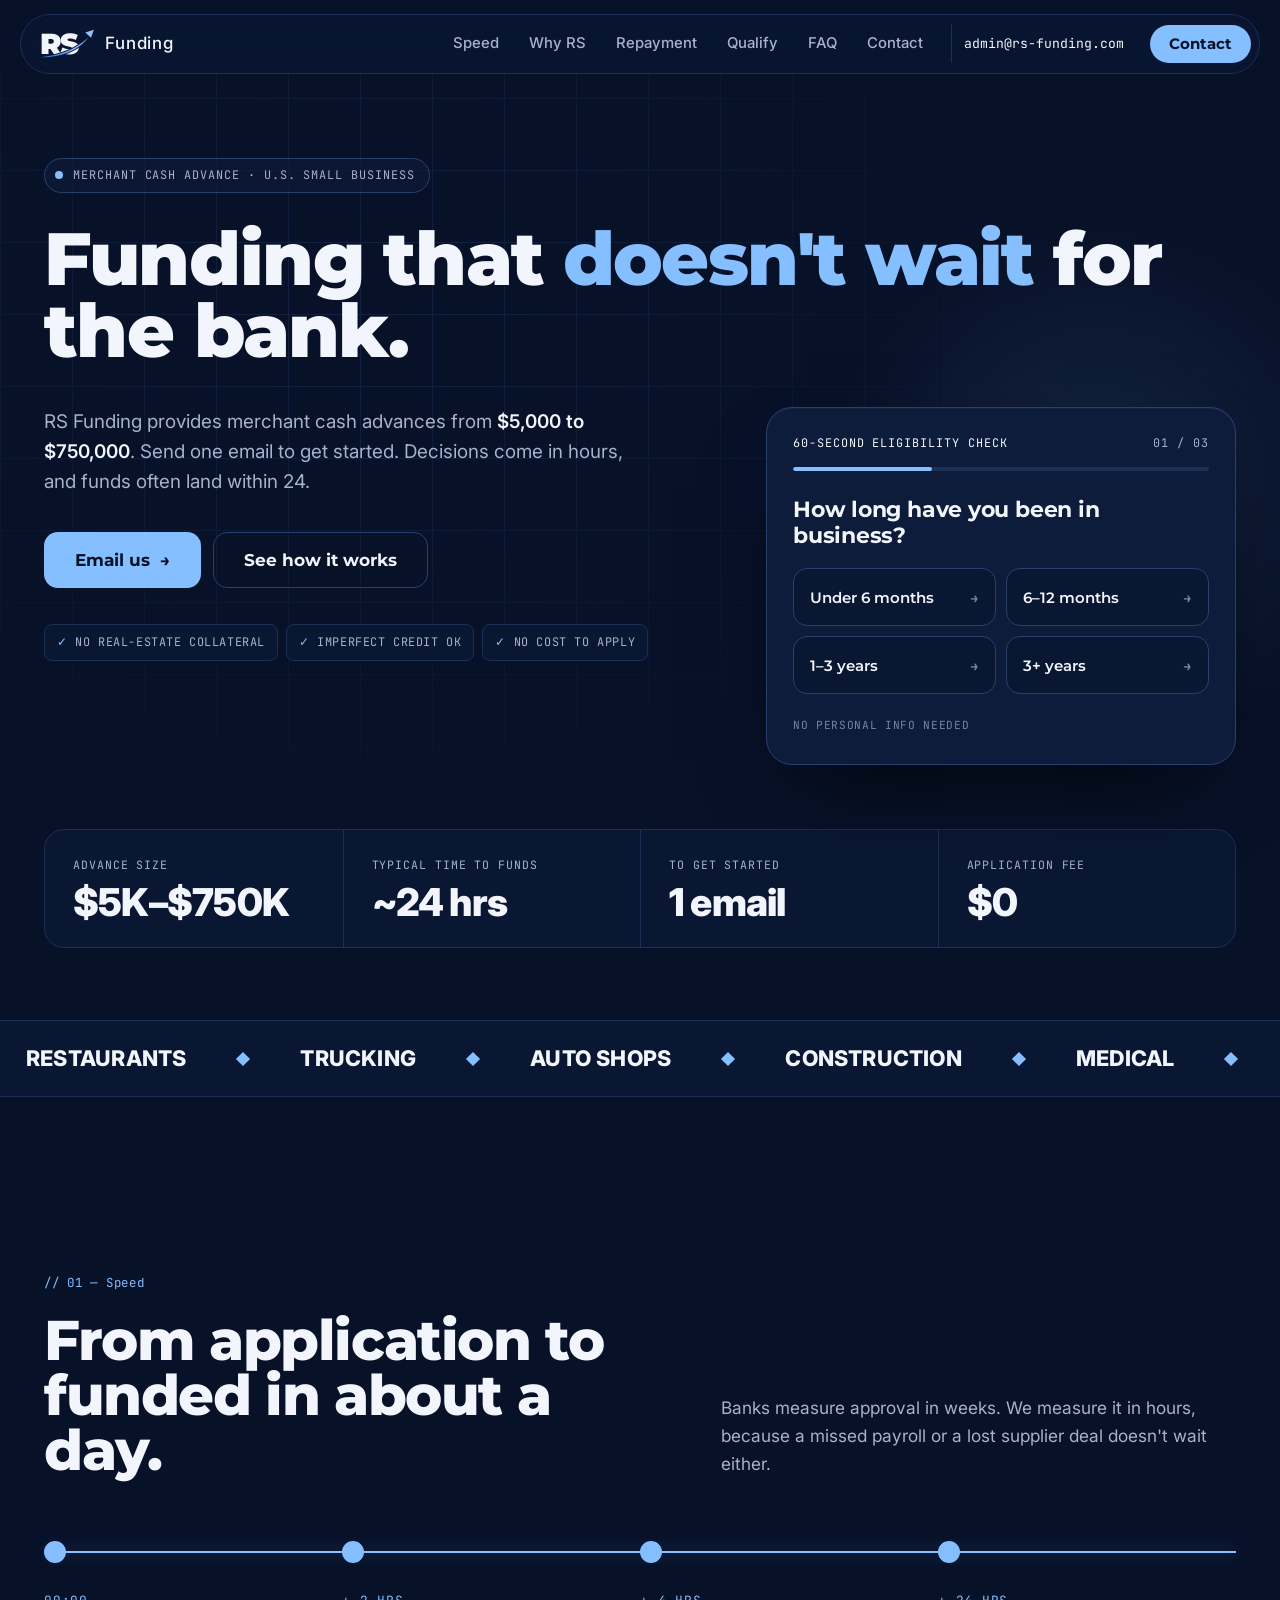
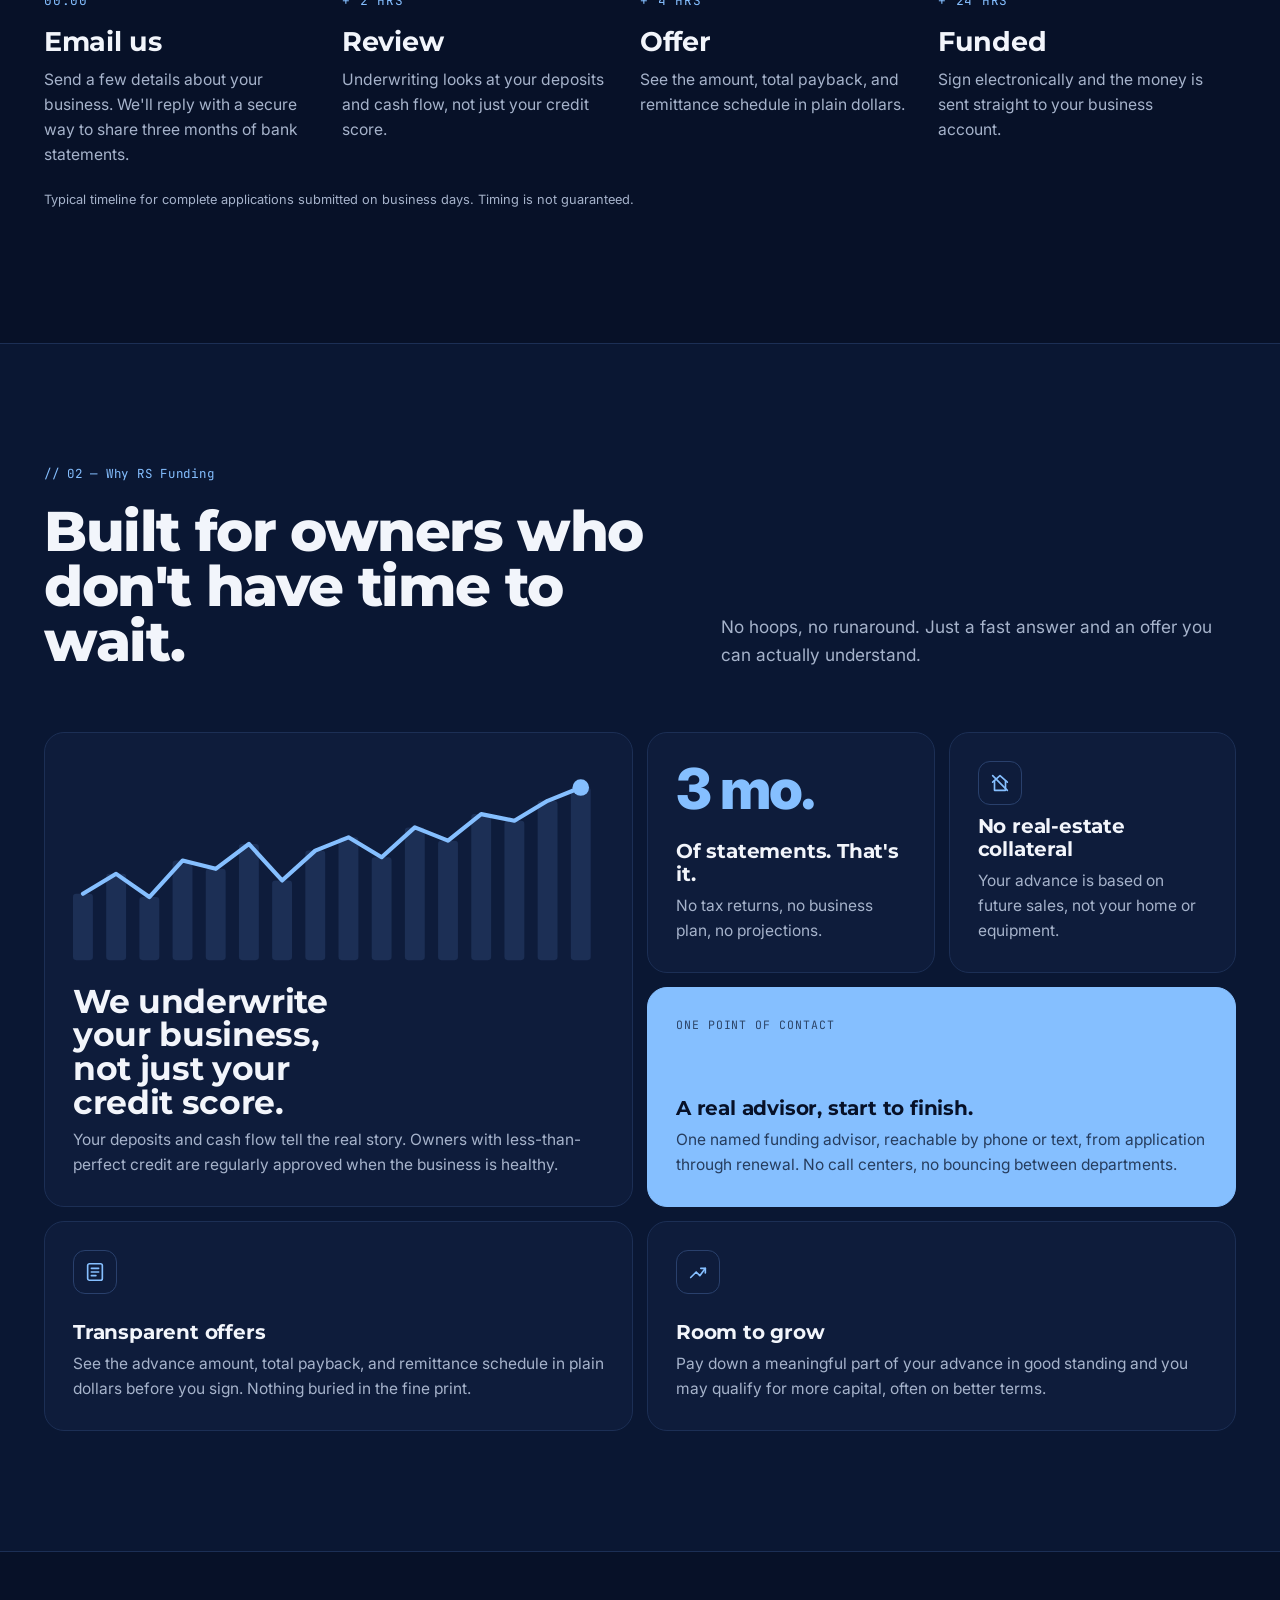
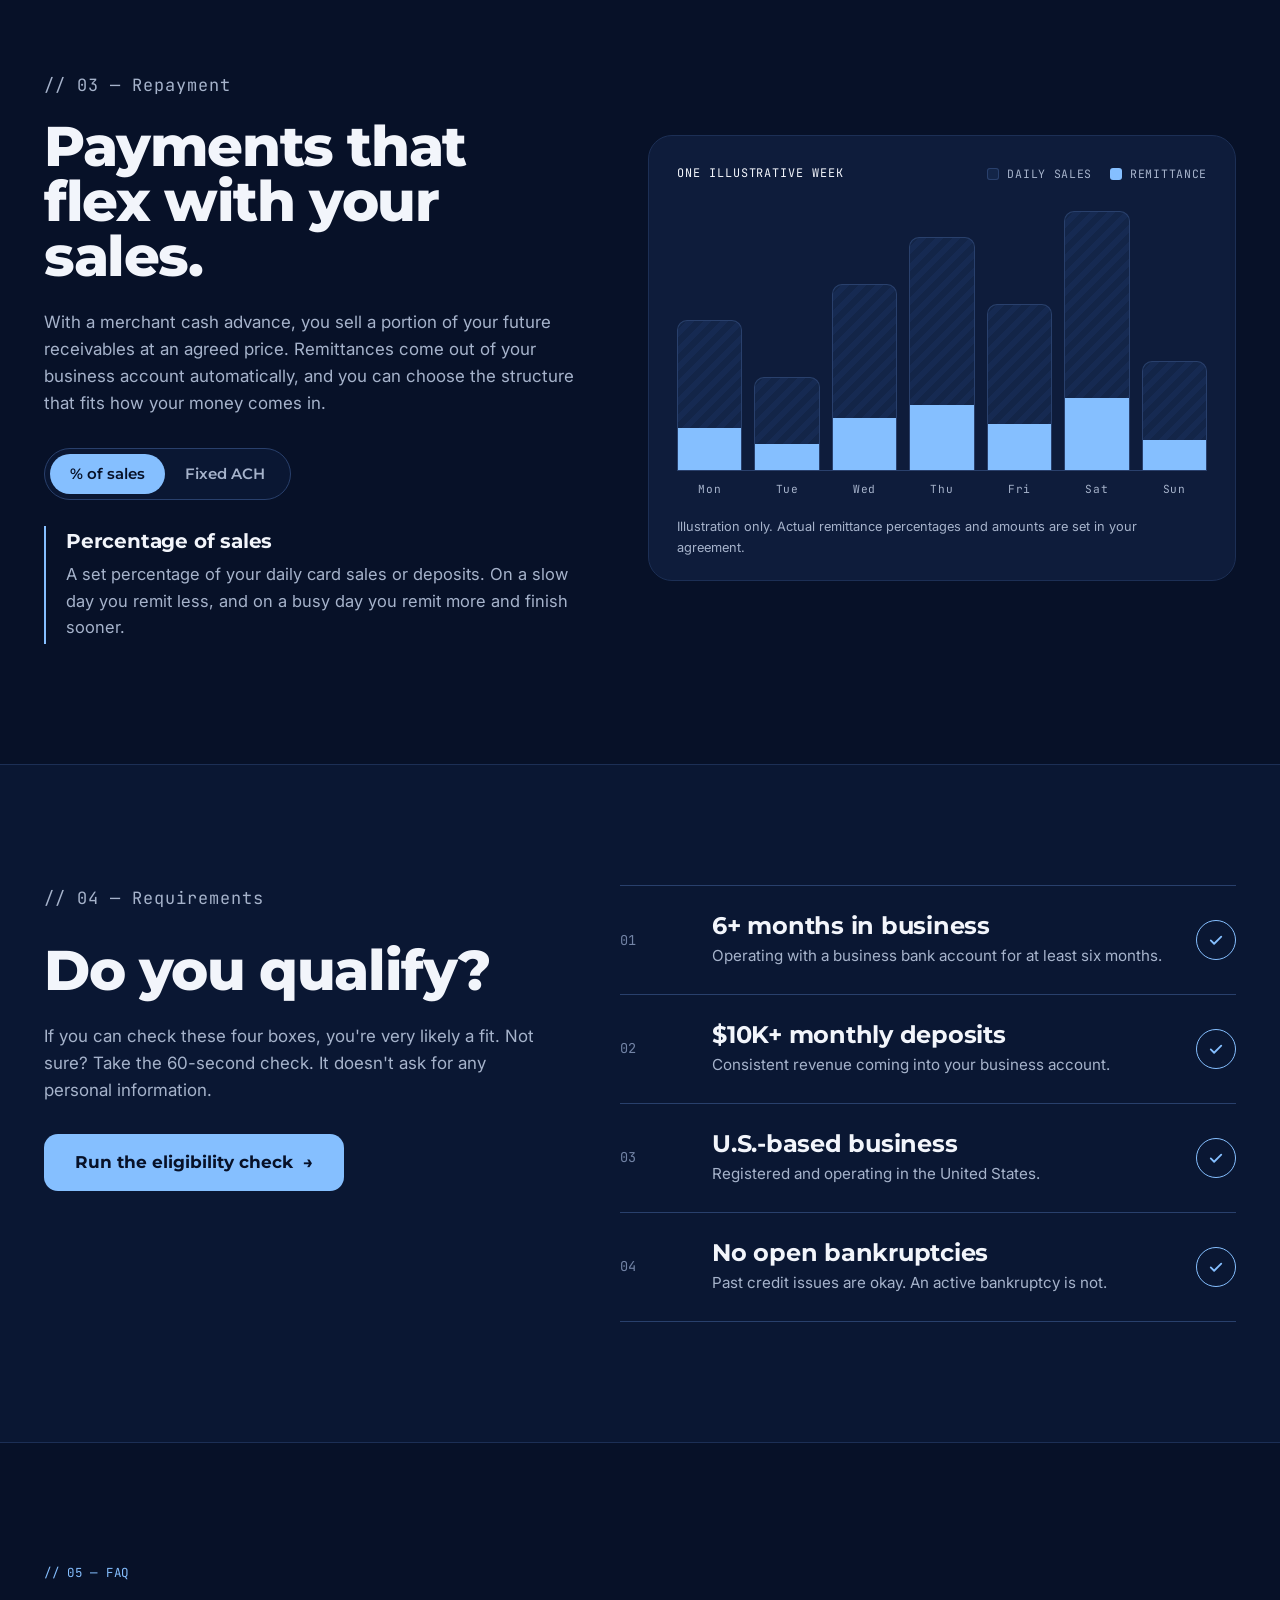
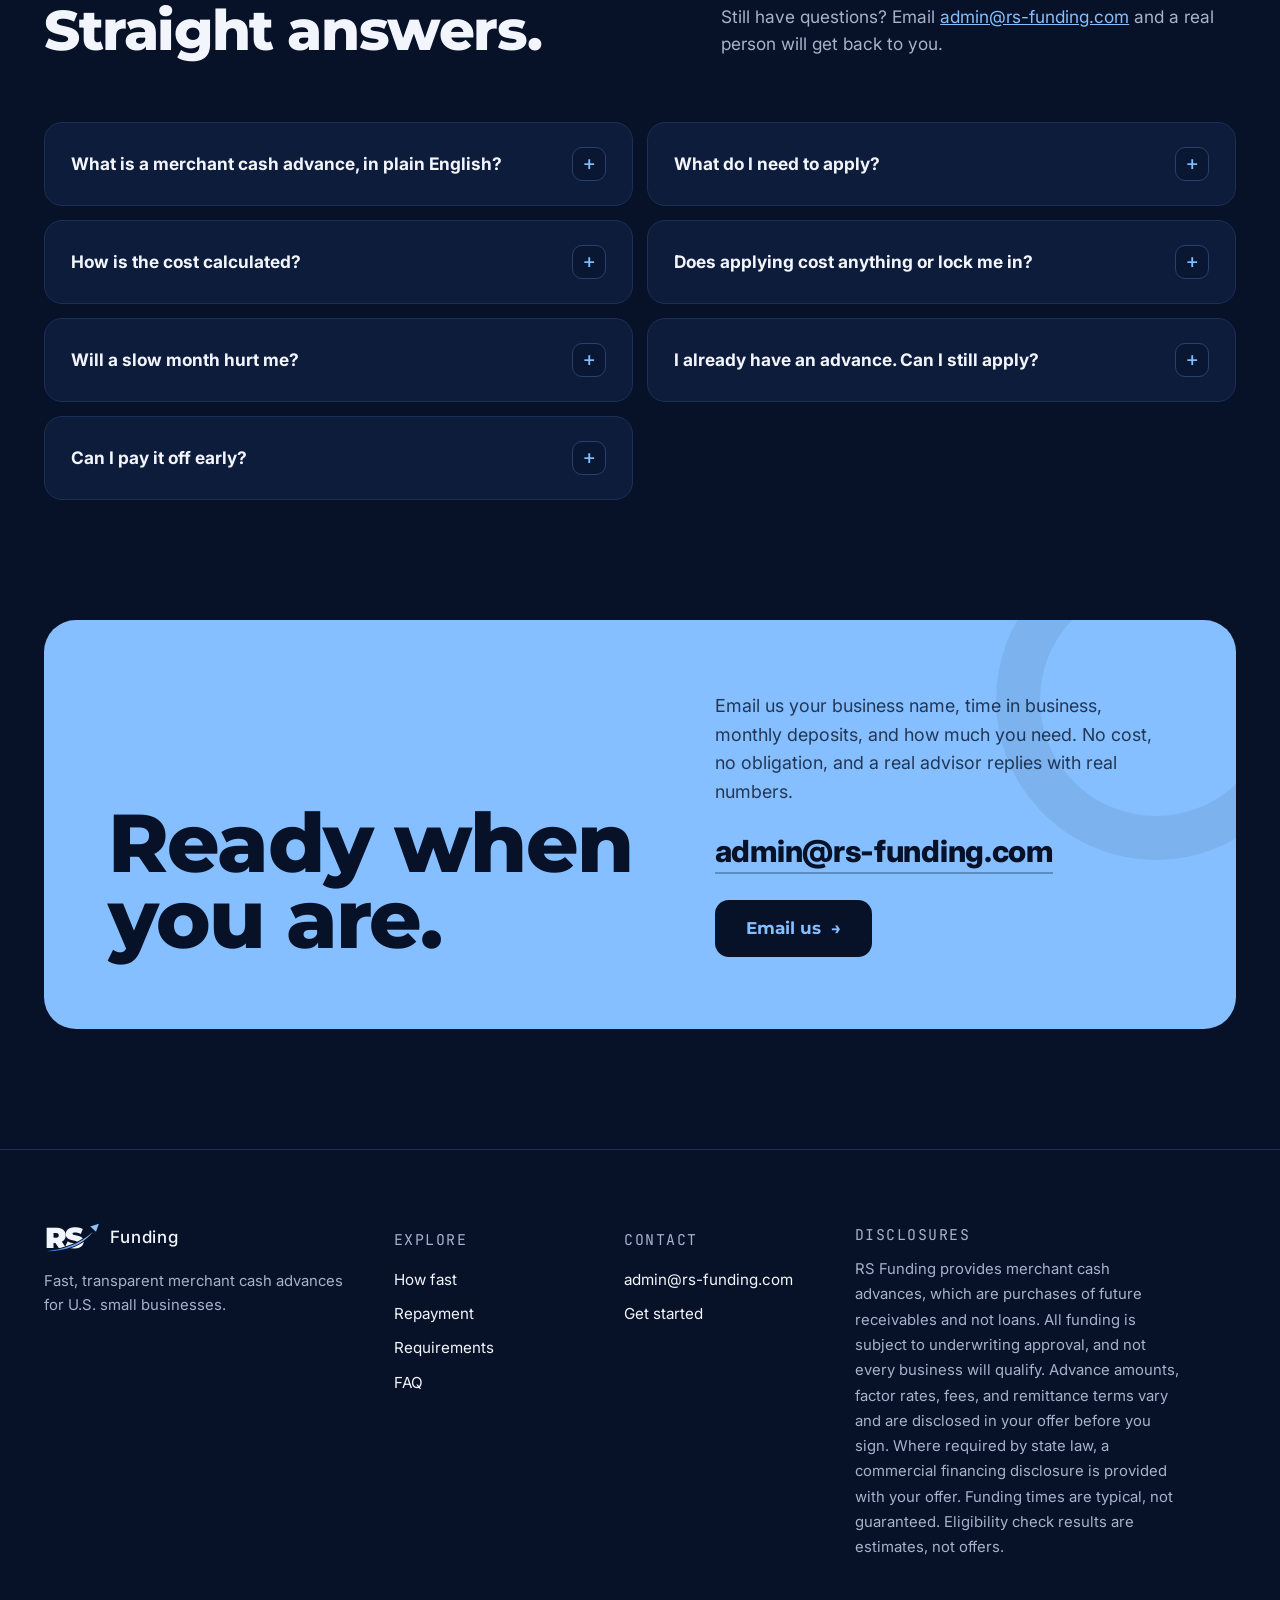
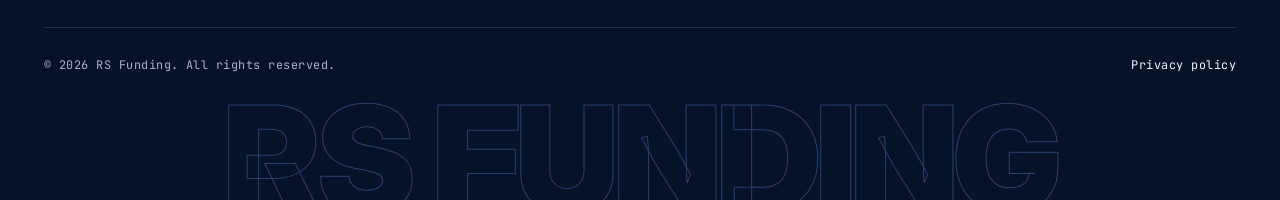
==== index.html @ 123e63f2 "Launch RS Funding website Co-Authored-By: Claude Opus 5.5 <noreply@anthropic.com>" ====
<!doctype html>
<html lang="en">
<head>
  <meta charset="utf-8">
  <meta name="viewport" content="width=device-width, initial-scale=1">
  <title>RS Funding | Fast Merchant Cash Advances for Small Business</title>
  <meta name="description" content="RS Funding provides merchant cash advances from $5,000 to $750,000. Get started with one email. Decisions in hours, funds often within 24 hours.">
  <meta name="theme-color" content="#071128">
  <meta property="og:type" content="website">
  <meta property="og:title" content="RS Funding | Funding that doesn't wait for the bank">
  <meta property="og:description" content="Merchant cash advances from $5K to $750K. Get started with one email.">
  <link rel="icon" href="data:image/svg+xml,%3Csvg xmlns='http://www.w3.org/2000/svg' viewBox='0 0 32 32'%3E%3Crect width='32' height='32' rx='8' fill='%23071128'/%3E%3Ctext x='3.5' y='21' font-family='Arial Black,Arial,sans-serif' font-weight='900' font-size='14' fill='white'%3ERS%3C/text%3E%3Cpath d='M3 25c10-.5 17-4 23-12-4 8-12 12-23 12z' fill='%2385BFFF'/%3E%3C/svg%3E">
  <link rel="preconnect" href="https://fonts.googleapis.com">
  <link rel="preconnect" href="https://fonts.gstatic.com" crossorigin>
  <link href="https://fonts.googleapis.com/css2?family=Inter:wght@400..700&family=JetBrains+Mono:wght@400;500;600&family=Montserrat:wght@400..900&display=swap" rel="stylesheet">
  <link rel="stylesheet" href="styles.css">
  <script type="application/ld+json">
  {"@context":"https://schema.org","@type":"FinancialService","name":"RS Funding","url":"https://www.rs-funding.com/","email":"admin@rs-funding.com","description":"Merchant cash advances from $5,000 to $750,000 for U.S. small businesses.","areaServed":"US"}
  </script>
</head>
<body>
<a class="skip" href="#main">Skip to content</a>

<header class="nav-shell">
  <nav class="pill" aria-label="Primary">
    <a class="logo" href="index.html" aria-label="RS Funding home">
      <svg class="logo__mark" viewBox="0 0 96 56" aria-hidden="true"><defs><linearGradient id="rsSwN" x1="0" y1="1" x2="1" y2="0"><stop offset="0" stop-color="#3D7DE8"/><stop offset="1" stop-color="#B5D8FF"/></linearGradient></defs><text x="0" y="46" font-family="Montserrat,'Arial Black',sans-serif" font-weight="900" font-size="50" letter-spacing="-3" fill="currentColor">RS</text><path class="logo__cut" d="M3 51 C33 48 62 39 85 17 C67 40 38 51 3 51 Z" fill="url(#rsSwN)"/><path d="M80 8 L95 3 L90 17 Z" fill="#8FC2F7"/></svg>
      <span class="logo__word">Funding</span>
    </a>
    <div class="pill__links" id="links">
      <a href="#speed">Speed</a>
      <a href="#why">Why RS</a>
      <a href="#repay">Repayment</a>
      <a href="#qualify">Qualify</a>
      <a href="#faq">FAQ</a>
      <a href="#contact">Contact</a>
    </div>
    <a class="pill__phone" href="mailto:admin@rs-funding.com">admin@rs-funding.com</a>
    <a class="btn btn--sky btn--sm" href="#contact">Contact</a>
    <button class="burger" type="button" aria-expanded="false" aria-controls="links" aria-label="Open menu"><span></span><span></span><span></span></button>
  </nav>
</header>

<main id="main">

  <!-- HERO -->
  <section class="hero" id="top">
    <div class="wrap">
      <p class="tag"><span class="dot"></span> Merchant cash advance &middot; U.S. small business</p>
      <h1>Funding that <span class="hl">doesn't wait</span> for the bank.</h1>

      <div class="hero__grid">
        <div>
          <p class="hero__sub">RS Funding provides merchant cash advances from <strong>$5,000 to $750,000</strong>. Send one email to get started. Decisions come in hours, and funds often land within 24.</p>
          <div class="hero__actions">
            <a class="btn btn--sky btn--lg" href="mailto:admin@rs-funding.com?subject=Funding%20request" data-mail>Email us <span class="arrow" aria-hidden="true">&rarr;</span></a>
            <a class="btn btn--line btn--lg" href="#speed">See how it works</a>
          </div>
          <ul class="hero__proof">
            <li>No real-estate collateral</li>
            <li>Imperfect credit OK</li>
            <li>No cost to apply</li>
          </ul>
        </div>

        <!-- Eligibility quiz -->
        <div class="quiz" id="quiz">
          <div class="quiz__top"><span class="mono">60-second eligibility check</span><span class="mono" id="quizCount">01 / 03</span></div>
          <div class="quiz__bar" aria-hidden="true"><span id="quizBar"></span></div>

          <div class="quiz__step is-active" data-q="tib">
            <h3 tabindex="-1">How long have you been in business?</h3>
            <div class="chips">
              <button type="button" class="chip" data-value="lt6" aria-pressed="false">Under 6 months</button>
              <button type="button" class="chip" data-value="6-12" aria-pressed="false">6–12 months</button>
              <button type="button" class="chip" data-value="1-3" aria-pressed="false">1–3 years</button>
              <button type="button" class="chip" data-value="3plus" aria-pressed="false">3+ years</button>
            </div>
          </div>

          <div class="quiz__step" data-q="dep">
            <h3 tabindex="-1">Average monthly deposits?</h3>
            <div class="chips">
              <button type="button" class="chip" data-value="lt10" aria-pressed="false">Under $10K</button>
              <button type="button" class="chip" data-value="10-25" aria-pressed="false">$10K – $25K</button>
              <button type="button" class="chip" data-value="25-75" aria-pressed="false">$25K – $75K</button>
              <button type="button" class="chip" data-value="75-200" aria-pressed="false">$75K – $200K</button>
              <button type="button" class="chip chip--wide" data-value="200plus" aria-pressed="false">$200K+</button>
            </div>
          </div>

          <div class="quiz__step" data-q="use">
            <h3 tabindex="-1">What's the money for?</h3>
            <div class="chips">
              <button type="button" class="chip" data-value="inventory" aria-pressed="false">Inventory</button>
              <button type="button" class="chip" data-value="payroll" aria-pressed="false">Payroll</button>
              <button type="button" class="chip" data-value="equipment" aria-pressed="false">Equipment</button>
              <button type="button" class="chip" data-value="expansion" aria-pressed="false">Expansion</button>
              <button type="button" class="chip" data-value="marketing" aria-pressed="false">Marketing</button>
              <button type="button" class="chip" data-value="other" aria-pressed="false">Something else</button>
            </div>
          </div>

          <div class="quiz__step" data-result aria-live="polite">
            <p class="mono" id="quizLabel">You may qualify for</p>
            <p class="quiz__amount" id="quizAmount">Up to $90,000</p>
            <p class="quiz__msg" id="quizMsg">Based on your answers, your business looks like a fit. Your final amount depends on a quick review of your bank statements.</p>
            <a class="btn btn--sky btn--lg" id="quizCta" href="mailto:admin@rs-funding.com?subject=Funding%20request">Email my results <span class="arrow" aria-hidden="true">&rarr;</span></a>
          </div>

          <div class="quiz__foot">
            <button type="button" class="linkbtn" id="quizBack" hidden>&larr; Back</button>
            <button type="button" class="linkbtn" id="quizReset" hidden>Start over</button>
            <span class="quiz__secure">No personal info needed</span>
          </div>
        </div>
      </div>

      <dl class="stats">
        <div><dt>Advance size</dt><dd>$5K–$750K</dd></div>
        <div><dt>Typical time to funds</dt><dd>~24 hrs</dd></div>
        <div><dt>To get started</dt><dd>1 email</dd></div>
        <div><dt>Application fee</dt><dd>$0</dd></div>
      </dl>
    </div>

    <div class="ticker" aria-label="Industries we fund">
      <div class="ticker__track">
        <div class="ticker__group">
          <span>Restaurants</span><span>Trucking</span><span>Auto shops</span><span>Construction</span><span>Medical</span><span>Retail</span><span>Salons</span><span>E-commerce</span><span>Hospitality</span><span>Landscaping</span><span>Wholesale</span>
        </div>
        <div class="ticker__group" aria-hidden="true">
          <span>Restaurants</span><span>Trucking</span><span>Auto shops</span><span>Construction</span><span>Medical</span><span>Retail</span><span>Salons</span><span>E-commerce</span><span>Hospitality</span><span>Landscaping</span><span>Wholesale</span>
        </div>
      </div>
    </div>
  </section>

  <!-- SPEED -->
  <section class="sec" id="speed">
    <div class="wrap">
      <div class="sec__head">
        <div>
          <p class="kicker">// 01 — Speed</p>
          <h2>From application to funded in about a day.</h2>
        </div>
        <p>Banks measure approval in weeks. We measure it in hours, because a missed payroll or a lost supplier deal doesn't wait either.</p>
      </div>
      <ol class="timeline">
        <li style="--i:0"><span class="t-time">00:00</span><h3>Email us</h3><p>Send a few details about your business. We'll reply with a secure way to share three months of bank statements.</p></li>
        <li style="--i:1"><span class="t-time">+ 2 HRS</span><h3>Review</h3><p>Underwriting looks at your deposits and cash flow, not just your credit score.</p></li>
        <li style="--i:2"><span class="t-time">+ 4 HRS</span><h3>Offer</h3><p>See the amount, total payback, and remittance schedule in plain dollars.</p></li>
        <li style="--i:3"><span class="t-time">+ 24 HRS</span><h3>Funded</h3><p>Sign electronically and the money is sent straight to your business account.</p></li>
      </ol>
      <p class="fine">Typical timeline for complete applications submitted on business days. Timing is not guaranteed.</p>
    </div>
  </section>

  <!-- WHY -->
  <section class="sec sec--alt" id="why">
    <div class="wrap">
      <div class="sec__head">
        <div>
          <p class="kicker">// 02 — Why RS Funding</p>
          <h2>Built for owners who don't have time to wait.</h2>
        </div>
        <p>No hoops, no runaround. Just a fast answer and an offer you can actually understand.</p>
      </div>
      <div class="bento">
        <article class="b b--big">
          <svg class="b__viz" viewBox="0 0 320 120" aria-hidden="true">
            <g fill="#1C2F55">
              <rect x="0" y="80" width="12" height="40" rx="2"/><rect x="20" y="68" width="12" height="52" rx="2"/><rect x="40" y="82" width="12" height="38" rx="2"/><rect x="60" y="60" width="12" height="60" rx="2"/><rect x="80" y="65" width="12" height="55" rx="2"/><rect x="100" y="50" width="12" height="70" rx="2"/><rect x="120" y="72" width="12" height="48" rx="2"/><rect x="140" y="54" width="12" height="66" rx="2"/><rect x="160" y="46" width="12" height="74" rx="2"/><rect x="180" y="58" width="12" height="62" rx="2"/><rect x="200" y="40" width="12" height="80" rx="2"/><rect x="220" y="48" width="12" height="72" rx="2"/><rect x="240" y="32" width="12" height="88" rx="2"/><rect x="260" y="36" width="12" height="84" rx="2"/><rect x="280" y="24" width="12" height="96" rx="2"/><rect x="300" y="16" width="12" height="104" rx="2"/>
            </g>
            <polyline points="6,80 26,68 46,82 66,60 86,65 106,50 126,72 146,54 166,46 186,58 206,40 226,48 246,32 266,36 286,24 306,16" fill="none" stroke="#85BFFF" stroke-width="2.5" stroke-linejoin="round" stroke-linecap="round"/>
            <circle cx="306" cy="16" r="5" fill="#85BFFF"/>
          </svg>
          <h3>We underwrite your business, not just your credit score.</h3>
          <p>Your deposits and cash flow tell the real story. Owners with less-than-perfect credit are regularly approved when the business is healthy.</p>
        </article>
        <article class="b">
          <span class="b__num">3 mo.</span>
          <h3>Of statements. That's it.</h3>
          <p>No tax returns, no business plan, no projections.</p>
        </article>
        <article class="b">
          <span class="b__icon"><svg viewBox="0 0 24 24" aria-hidden="true"><path d="M4 11l8-7 8 7"/><path d="M6 9.5V20h12V9.5"/><path d="M4 4l16 16"/></svg></span>
          <h3>No real-estate collateral</h3>
          <p>Your advance is based on future sales, not your home or equipment.</p>
        </article>
        <article class="b b--sky b--wide">
          <span class="b__label">One point of contact</span>
          <h3>A real advisor, start to finish.</h3>
          <p>One named funding advisor, reachable by phone or text, from application through renewal. No call centers, no bouncing between departments.</p>
        </article>
        <article class="b b--wide">
          <span class="b__icon"><svg viewBox="0 0 24 24" aria-hidden="true"><rect x="4" y="3" width="16" height="18" rx="2"/><path d="M8 8h8M8 12h8M8 16h5"/></svg></span>
          <h3>Transparent offers</h3>
          <p>See the advance amount, total payback, and remittance schedule in plain dollars before you sign. Nothing buried in the fine print.</p>
        </article>
        <article class="b b--wide">
          <span class="b__icon"><svg viewBox="0 0 24 24" aria-hidden="true"><path d="M4 18l6-6 4 4 6-8"/><path d="M15 8h5v5"/></svg></span>
          <h3>Room to grow</h3>
          <p>Pay down a meaningful part of your advance in good standing and you may qualify for more capital, often on better terms.</p>
        </article>
      </div>
    </div>
  </section>

  <!-- REPAYMENT -->
  <section class="sec" id="repay">
    <div class="wrap repay">
      <div>
        <p class="kicker">// 03 — Repayment</p>
        <h2>Payments that flex with your sales.</h2>
        <p>With a merchant cash advance, you sell a portion of your future receivables at an agreed price. Remittances come out of your business account automatically, and you can choose the structure that fits how your money comes in.</p>
        <div class="toggle" role="tablist" aria-label="Remittance structure">
          <button type="button" role="tab" id="tab-split" aria-controls="desc-split" aria-selected="true" data-mode="split">% of sales</button>
          <button type="button" role="tab" id="tab-fixed" aria-controls="desc-fixed" aria-selected="false" data-mode="fixed">Fixed ACH</button>
        </div>
        <div class="repay__desc" id="desc-split" role="tabpanel" aria-labelledby="tab-split" data-desc="split">
          <h3>Percentage of sales</h3>
          <p>A set percentage of your daily card sales or deposits. On a slow day you remit less, and on a busy day you remit more and finish sooner.</p>
        </div>
        <div class="repay__desc" id="desc-fixed" role="tabpanel" aria-labelledby="tab-fixed" data-desc="fixed" hidden>
          <h3>Fixed daily or weekly ACH</h3>
          <p>A predictable, fixed amount based on your average revenue, debited each business day or week. Easy to plan around. If revenue drops, you can request a reconciliation.</p>
        </div>
      </div>
      <figure class="chart">
        <div class="chart__head">
          <span class="mono" style="color:var(--text)">One illustrative week</span>
          <div class="chart__legend"><span class="lg lg--sales">Daily sales</span><span class="lg lg--pay">Remittance</span></div>
        </div>
        <div class="chart__bars" id="bars"></div>
        <div class="chart__days" aria-hidden="true"><span>Mon</span><span>Tue</span><span>Wed</span><span>Thu</span><span>Fri</span><span>Sat</span><span>Sun</span></div>
        <figcaption>Illustration only. Actual remittance percentages and amounts are set in your agreement.</figcaption>
      </figure>
    </div>
  </section>

  <!-- QUALIFY -->
  <section class="sec sec--alt" id="qualify">
    <div class="wrap req">
      <div>
        <p class="kicker">// 04 — Requirements</p>
        <h2>Do you qualify?</h2>
        <p>If you can check these four boxes, you're very likely a fit. Not sure? Take the 60-second check. It doesn't ask for any personal information.</p>
        <a class="btn btn--sky btn--lg" href="#top">Run the eligibility check <span class="arrow" aria-hidden="true">&rarr;</span></a>
      </div>
      <ul class="req__list">
        <li><span class="req__n">01</span><div><h3>6+ months in business</h3><p>Operating with a business bank account for at least six months.</p></div><span class="req__check"><svg viewBox="0 0 24 24" aria-hidden="true"><path d="M5 12.5l4.5 4.5L19 7.5"/></svg></span></li>
        <li><span class="req__n">02</span><div><h3>$10K+ monthly deposits</h3><p>Consistent revenue coming into your business account.</p></div><span class="req__check"><svg viewBox="0 0 24 24" aria-hidden="true"><path d="M5 12.5l4.5 4.5L19 7.5"/></svg></span></li>
        <li><span class="req__n">03</span><div><h3>U.S.-based business</h3><p>Registered and operating in the United States.</p></div><span class="req__check"><svg viewBox="0 0 24 24" aria-hidden="true"><path d="M5 12.5l4.5 4.5L19 7.5"/></svg></span></li>
        <li><span class="req__n">04</span><div><h3>No open bankruptcies</h3><p>Past credit issues are okay. An active bankruptcy is not.</p></div><span class="req__check"><svg viewBox="0 0 24 24" aria-hidden="true"><path d="M5 12.5l4.5 4.5L19 7.5"/></svg></span></li>
      </ul>
    </div>
  </section>

  <!-- FAQ -->
  <section class="sec" id="faq">
    <div class="wrap">
      <div class="sec__head">
        <div>
          <p class="kicker">// 05 — FAQ</p>
          <h2>Straight answers.</h2>
        </div>
        <p>Still have questions? Email <a href="mailto:admin@rs-funding.com" style="color:var(--sky)">admin@rs-funding.com</a> and a real person will get back to you.</p>
      </div>
      <div class="faq">
        <div>
          <details>
            <summary>What is a merchant cash advance, in plain English?</summary>
            <p>We buy a slice of your business's future sales at a discount and give you the cash today. You pay it back automatically as your sales come in, until the agreed amount has been delivered. It's not a loan, so there's no interest rate.</p>
          </details>
          <details>
            <summary>How is the cost calculated?</summary>
            <p>With a factor rate, usually written as a decimal like 1.25. Multiply your advance by the factor rate to get the total payback. For example, a $50,000 advance at 1.25 means $62,500 in total. It doesn't compound. Any fees are spelled out in your offer, and depending on your state you may also receive additional cost disclosures.</p>
          </details>
          <details>
            <summary>Will a slow month hurt me?</summary>
            <p>With percentage-of-sales remittance, your payments shrink when your sales do. With fixed ACH, you can request a reconciliation so your remittances reflect what you actually took in.</p>
          </details>
          <details>
            <summary>Can I pay it off early?</summary>
            <p>Some agreements include an early-payoff discount. Ask your advisor before you sign, and we'll show you exactly how early payoff works on your offer.</p>
          </details>
        </div>
        <div>
          <details>
            <summary>What do I need to apply?</summary>
            <p>A quick email with a few details about your business, then your last three months of business bank statements, a driver's license, and a voided business check. That's usually everything.</p>
          </details>
          <details>
            <summary>Does applying cost anything or lock me in?</summary>
            <p>No. Applying is free, and you're under no obligation to accept an offer. If the numbers don't work for you, walk away.</p>
          </details>
          <details>
            <summary>I already have an advance. Can I still apply?</summary>
            <p>Possibly. We'll review your existing obligations and only make an offer if your cash flow can comfortably support it. Taking on more than your business can handle isn't good for either of us.</p>
          </details>
        </div>
      </div>
    </div>
  </section>

  <!-- CONTACT -->
  <section class="final" id="contact">
    <div class="wrap">
      <div class="final__box">
        <h2>Ready when you are.</h2>
        <div>
          <p>Email us your business name, time in business, monthly deposits, and how much you need. No cost, no obligation, and a real advisor replies with real numbers.</p>
          <a class="final__email" href="mailto:admin@rs-funding.com">admin@rs-funding.com</a>
          <div class="final__actions">
            <a class="btn btn--dark btn--lg" href="mailto:admin@rs-funding.com?subject=Funding%20request" data-mail>Email us <span class="arrow" aria-hidden="true">&rarr;</span></a>
          </div>
        </div>
      </div>
    </div>
  </section>
</main>

<footer class="foot">
  <div class="wrap">
    <div class="foot__grid">
      <div>
        <a class="logo" href="index.html" aria-label="RS Funding home">
          <svg class="logo__mark" viewBox="0 0 96 56" aria-hidden="true"><defs><linearGradient id="rsSwF" x1="0" y1="1" x2="1" y2="0"><stop offset="0" stop-color="#3D7DE8"/><stop offset="1" stop-color="#B5D8FF"/></linearGradient></defs><text x="0" y="46" font-family="Montserrat,'Arial Black',sans-serif" font-weight="900" font-size="50" letter-spacing="-3" fill="currentColor">RS</text><path class="logo__cut" d="M3 51 C33 48 62 39 85 17 C67 40 38 51 3 51 Z" fill="url(#rsSwF)"/><path d="M80 8 L95 3 L90 17 Z" fill="#8FC2F7"/></svg>
          <span class="logo__word">Funding</span>
        </a>
        <p>Fast, transparent merchant cash advances for U.S. small businesses.</p>
      </div>
      <div>
        <p class="foot__label">Explore</p>
        <ul>
          <li><a href="#speed">How fast</a></li>
          <li><a href="#repay">Repayment</a></li>
          <li><a href="#qualify">Requirements</a></li>
          <li><a href="#faq">FAQ</a></li>
        </ul>
      </div>
      <div>
        <p class="foot__label">Contact</p>
        <ul>
          <li><a href="mailto:admin@rs-funding.com">admin@rs-funding.com</a></li>
          <li><a href="#contact">Get started</a></li>
        </ul>
      </div>
      <div class="foot__legal">
        <p class="foot__label">Disclosures</p>
        <p>RS Funding provides merchant cash advances, which are purchases of future receivables and not loans. All funding is subject to underwriting approval, and not every business will qualify. Advance amounts, factor rates, fees, and remittance terms vary and are disclosed in your offer before you sign. Where required by state law, a commercial financing disclosure is provided with your offer. Funding times are typical, not guaranteed. Eligibility check results are estimates, not offers.</p>
      </div>
    </div>
    <div class="foot__bottom">
      <span>&copy; <span data-year>2026</span> RS Funding. All rights reserved.</span>
      <a href="privacy.html">Privacy policy</a>
    </div>
    <div class="foot__mega" aria-hidden="true">RS FUNDING</div>
  </div>
</footer>

<script src="main.js" defer></script>
</body>
</html>
---- styles.css ----
/* ==========================================================
   RS Funding — site styles
   Palette: deep navy · sky blue (matches the RS swoosh)
   Type: Montserrat (display) + Inter (text) + JetBrains Mono (labels)
   ========================================================== */

*,*::before,*::after{box-sizing:border-box}
html{scroll-behavior:smooth;-webkit-text-size-adjust:100%;background:#071128}
[hidden]{display:none!important}

:root{
  --bg:#071128;
  --bg-2:#0A1733;
  --panel:#0E1C3B;
  --panel-2:#132548;
  --line:#1C2F55;
  --line-2:#29406C;
  --text:#F2F5FB;
  --muted:#A6B3CB;
  --dim:#7384A6;
  --sky:#85BFFF;
  --sky-hover:#A8D2FF;
  --ember:#FF6B3D;
  --font:"Montserrat",system-ui,-apple-system,"Segoe UI",Roboto,sans-serif;
  --mono:"JetBrains Mono",ui-monospace,SFMono-Regular,Menlo,monospace;
  --body:"Inter",system-ui,-apple-system,"Segoe UI",Roboto,sans-serif;
  --wrap:1240px;
  --r:20px;
}

body{margin:0;background:var(--bg);color:var(--text);font-family:var(--body);font-size:16.5px;line-height:1.6;-webkit-font-smoothing:antialiased}
img,svg{display:block;max-width:100%}
a{color:inherit}
h1,h2,h3{font-family:var(--font);font-weight:800;font-stretch:125%;letter-spacing:-.025em;line-height:.98;margin:0 0 .45em}
h1{font-size:clamp(2.6rem,7.2vw,5.9rem);font-weight:850}
h2{font-size:clamp(2rem,4.4vw,3.5rem)}
h3{font-size:1.25rem;font-stretch:110%;letter-spacing:-.01em;line-height:1.15;font-weight:700}
p{margin:0 0 1em}
:focus-visible{outline:2px solid var(--sky);outline-offset:3px}
section[id]{scroll-margin-top:100px}
::selection{background:var(--sky);color:var(--bg)}

.wrap{max-width:var(--wrap);margin:0 auto;padding:0 24px}
.sr-only{position:absolute;width:1px;height:1px;padding:0;margin:-1px;overflow:hidden;clip:rect(0,0,0,0);white-space:nowrap;border:0}
.skip{position:absolute;left:16px;top:-80px;z-index:100;background:var(--sky);color:var(--bg);padding:10px 16px;border-radius:10px;text-decoration:none;font-weight:700}
.skip:focus{top:12px}
.mono{font-family:var(--mono);font-size:.74rem;letter-spacing:.08em;text-transform:uppercase}
.kicker{font-family:var(--mono);font-size:.78rem;letter-spacing:.06em;color:var(--sky);margin:0 0 20px}
.hl{color:var(--sky)}
.fine{font-size:.8rem;color:var(--muted);margin-top:22px}

/* ---------- Buttons ---------- */
.btn{display:inline-flex;align-items:center;justify-content:center;gap:10px;font:700 .98rem/1 var(--font);font-stretch:108%;padding:15px 24px;border-radius:14px;text-decoration:none;border:1px solid transparent;cursor:pointer;transition:background-color .15s,color .15s,border-color .15s,transform .15s;white-space:nowrap}
.btn:hover{transform:translateY(-1px)}
.btn:active{transform:translateY(0)}
.btn--sky{background:var(--sky);color:var(--bg)}
.btn--sky:hover{background:var(--sky-hover)}
.btn--line{border-color:var(--line-2);color:var(--text);background:transparent}
.btn--line:hover{border-color:var(--text)}
.btn--dark{background:var(--bg);color:var(--sky)}
.btn--dark:hover{background:#000}
.btn--dark-line{border-color:rgba(7,17,40,.35);color:var(--bg)}
.btn--dark-line:hover{border-color:var(--bg)}
.btn--sm{padding:11px 18px;font-size:.92rem;border-radius:999px}
.btn--lg{padding:19px 30px;font-size:1.05rem}
.btn[disabled]{opacity:.6;cursor:progress;transform:none}
.arrow{transition:transform .15s}
.btn:hover .arrow{transform:translateX(3px)}

/* ---------- Nav pill ---------- */
.nav-shell{position:sticky;top:14px;z-index:60;padding:0 16px;margin-top:14px}
.pill{max-width:var(--wrap);margin:0 auto;display:flex;align-items:center;gap:14px;padding:8px 8px 8px 18px;border:1px solid var(--line);border-radius:999px;background:rgba(10,23,51,.8);-webkit-backdrop-filter:blur(16px) saturate(1.3);backdrop-filter:blur(16px) saturate(1.3);position:relative}
.logo{display:flex;align-items:center;gap:10px;font-weight:850;font-stretch:125%;letter-spacing:.01em;text-decoration:none;color:var(--text);font-size:1.08rem;line-height:1;flex:none}
.logo svg{width:30px;height:30px}
.logo small{font-family:var(--mono);font-weight:500;font-size:.62rem;letter-spacing:.14em;color:var(--muted);font-stretch:100%;margin-left:2px}
.pill__links{display:flex;gap:2px;margin-left:auto}
.pill__links a{padding:9px 14px;border-radius:999px;text-decoration:none;color:var(--muted);font-size:.93rem;font-weight:500;transition:color .15s,background-color .15s}
.pill__links a:hover{color:var(--text);background:var(--panel-2)}
.pill__phone{font-family:var(--mono);font-size:.82rem;color:var(--text);text-decoration:none;padding:9px 12px;border-left:1px solid var(--line)}
.pill__phone:hover{color:var(--sky)}
.burger{display:none;width:42px;height:42px;border-radius:50%;border:1px solid var(--line-2);background:var(--panel);cursor:pointer;flex-direction:column;align-items:center;justify-content:center;gap:4px;padding:0}
.burger span{display:block;width:16px;height:1.5px;background:var(--text);transition:transform .2s,opacity .2s}
.burger[aria-expanded="true"] span:nth-child(1){transform:translateY(5.5px) rotate(45deg)}
.burger[aria-expanded="true"] span:nth-child(2){opacity:0}
.burger[aria-expanded="true"] span:nth-child(3){transform:translateY(-5.5px) rotate(-45deg)}

/* ---------- Hero ---------- */
.hero{position:relative;padding:84px 0 56px;overflow:hidden}
.hero::before{content:"";position:absolute;inset:-120px 0 0;background-image:linear-gradient(var(--line) 1px,transparent 1px),linear-gradient(90deg,var(--line) 1px,transparent 1px);background-size:72px 72px;-webkit-mask-image:radial-gradient(ellipse 70% 60% at 30% 30%,#000 10%,transparent 75%);mask-image:radial-gradient(ellipse 70% 60% at 30% 30%,#000 10%,transparent 75%);opacity:.55;pointer-events:none}
.hero::after{content:"";position:absolute;right:-10%;top:10%;width:620px;height:620px;border-radius:50%;background:radial-gradient(circle,rgba(133,191,255,.11),transparent 62%);pointer-events:none}
.hero .wrap{position:relative;z-index:1}
.tag{display:inline-flex;align-items:center;gap:10px;font-family:var(--mono);font-size:.74rem;letter-spacing:.08em;text-transform:uppercase;color:var(--muted);border:1px solid var(--line-2);border-radius:999px;padding:7px 14px 7px 10px;margin-bottom:30px;background:rgba(14,28,59,.6)}
.dot{width:8px;height:8px;border-radius:50%;background:var(--sky);box-shadow:0 0 0 0 rgba(133,191,255,.5);animation:pulse 2.2s infinite}
@keyframes pulse{0%{box-shadow:0 0 0 0 rgba(133,191,255,.5)}70%{box-shadow:0 0 0 9px rgba(133,191,255,0)}100%{box-shadow:0 0 0 0 rgba(133,191,255,0)}}
.hero h1{font-size:clamp(2.5rem,6vw,4.6rem)}
.hero h1 .hl{position:relative;white-space:nowrap}
.hero__grid{display:grid;grid-template-columns:1fr 470px;gap:56px;align-items:start;margin-top:40px}
.hero__sub{font-size:1.18rem;color:var(--muted);max-width:31em;margin-bottom:34px}
.hero__sub strong{color:var(--text);font-weight:600}
.hero__actions{display:flex;flex-wrap:wrap;gap:12px}
.hero__proof{display:flex;flex-wrap:wrap;gap:8px;margin-top:36px;padding:0;list-style:none}
.hero__proof li{font-family:var(--mono);font-size:.74rem;letter-spacing:.05em;text-transform:uppercase;color:var(--muted);padding:8px 12px;border:1px solid var(--line);border-radius:8px;background:var(--bg-2)}
.hero__proof li::before{content:"✓ ";color:var(--sky)}

/* Quiz */
.quiz{background:var(--panel);border:1px solid var(--line-2);border-radius:26px;padding:26px;box-shadow:0 40px 90px -40px rgba(0,0,0,.9),inset 0 1px 0 rgba(255,255,255,.04);position:relative}
.quiz__top{display:flex;justify-content:space-between;align-items:center;color:var(--muted)}
.quiz__top .mono:first-child{color:var(--text)}
.quiz__bar{height:4px;background:var(--line);border-radius:4px;margin:14px 0 26px;overflow:hidden}
.quiz__bar span{display:block;height:100%;width:33.33%;background:var(--sky);border-radius:4px;transition:width .4s cubic-bezier(.2,.7,.2,1)}
.quiz__step{display:none}
.quiz__step.is-active{display:block;animation:fadeUp .35s ease}
@keyframes fadeUp{from{opacity:0;transform:translateY(8px)}to{opacity:1;transform:none}}
.quiz h3{font-size:1.4rem;margin-bottom:20px;outline:none}
.chips{display:grid;grid-template-columns:1fr 1fr;gap:10px}
.chip{font:600 .95rem/1.25 var(--font);text-align:left;padding:16px;border-radius:14px;border:1px solid var(--line-2);background:var(--bg-2);color:var(--text);cursor:pointer;transition:border-color .15s,background-color .15s,transform .15s;display:flex;justify-content:space-between;align-items:center;gap:8px;min-height:58px}
.chip::after{content:"→";color:var(--dim);transition:transform .15s,color .15s;flex:none}
.chip:hover{border-color:var(--sky);transform:translateY(-1px)}
.chip:hover::after{color:var(--sky);transform:translateX(3px)}
.chip[aria-pressed="true"]{background:var(--sky);color:var(--bg);border-color:var(--sky)}
.chip[aria-pressed="true"]::after{color:var(--bg)}
.chip--wide{grid-column:1/-1}
.quiz__foot{display:flex;justify-content:space-between;align-items:center;margin-top:20px;min-height:24px}
.linkbtn{background:none;border:0;padding:0;color:var(--muted);font:500 .9rem var(--font);cursor:pointer;text-decoration:underline;text-underline-offset:3px}
.linkbtn:hover{color:var(--text)}
.quiz__secure{font-family:var(--mono);font-size:.7rem;letter-spacing:.06em;color:var(--dim);text-transform:uppercase}
.quiz__amount{font-size:clamp(2.5rem,5vw,3.5rem);font-weight:850;font-stretch:125%;color:var(--sky);line-height:1;margin:6px 0 16px;letter-spacing:-.03em}
.quiz__amount.is-soft{color:var(--text);font-size:clamp(2rem,4vw,2.6rem)}
.quiz__msg{color:var(--muted);margin-bottom:22px}
.quiz .btn{width:100%}

/* ---------- Stats strip ---------- */
.stats{display:grid;grid-template-columns:repeat(4,1fr);border:1px solid var(--line);border-radius:var(--r);background:var(--bg-2);margin:64px 0 0;overflow:hidden}
.stats > div{padding:26px 28px;border-left:1px solid var(--line)}
.stats > div:first-child{border-left:0}
.stats dt{font-family:var(--mono);font-size:.72rem;letter-spacing:.08em;text-transform:uppercase;color:var(--muted);margin-bottom:8px}
.stats dd{margin:0;font-size:clamp(1.7rem,3vw,2.4rem);font-weight:850;font-stretch:125%;letter-spacing:-.02em;line-height:1}

/* ---------- Ticker ---------- */
.ticker{border-block:1px solid var(--line);background:var(--bg-2);overflow:hidden;padding:20px 0;margin-top:72px}
.ticker__track{display:flex;width:max-content;animation:marquee 45s linear infinite}
.ticker:hover .ticker__track{animation-play-state:paused}
.ticker__group{display:flex;flex:none}
.ticker__group span{font-weight:800;font-stretch:125%;font-size:1.35rem;text-transform:uppercase;letter-spacing:.01em;padding:0 26px;display:flex;align-items:center;gap:52px;white-space:nowrap;color:var(--text)}
.ticker__group span::after{content:"";width:10px;height:10px;background:var(--sky);transform:rotate(45deg)}
@keyframes marquee{to{transform:translateX(-50%)}}

/* ---------- Sections ---------- */
.sec{padding:120px 0}
.sec--alt{background:var(--bg-2);border-block:1px solid var(--line)}
.sec__head{display:grid;grid-template-columns:1.1fr .9fr;gap:48px;align-items:end;margin-bottom:64px}
.sec__head h2{margin:0}
.sec__head > p{color:var(--muted);font-size:1.08rem;margin:0;max-width:30em}

/* Timeline */
.timeline{list-style:none;margin:0;padding:0;display:grid;grid-template-columns:repeat(4,1fr);position:relative}
.timeline::before,.timeline::after{content:"";position:absolute;left:0;top:10px;height:2px}
.timeline::before{right:0;background:var(--line-2)}
.timeline::after{width:0;background:var(--sky);transition:width 1.8s cubic-bezier(.2,.7,.2,1);box-shadow:0 0 18px rgba(133,191,255,.5)}
.timeline.is-in::after{width:100%}
.timeline li{position:relative;padding:50px 32px 0 0}
.timeline li::before{content:"";position:absolute;top:0;left:0;width:22px;height:22px;border-radius:50%;background:var(--bg);border:2px solid var(--line-2);transition:background-color .3s,border-color .3s;transition-delay:calc(var(--i) * .42s)}
.timeline.is-in li::before{background:var(--sky);border-color:var(--sky)}
.t-time{display:block;font-family:var(--mono);font-size:.8rem;letter-spacing:.06em;color:var(--sky);margin-bottom:14px}
.timeline h3{font-size:1.7rem;font-stretch:125%;margin-bottom:10px}
.timeline p{color:var(--muted);margin:0;font-size:.98rem}

/* Bento */
.bento{display:grid;grid-template-columns:repeat(4,1fr);grid-auto-rows:minmax(210px,auto);gap:14px}
.b{background:var(--panel);border:1px solid var(--line);border-radius:var(--r);padding:28px;display:flex;flex-direction:column;justify-content:flex-end;position:relative;overflow:hidden;transition:border-color .2s}
.b:hover{border-color:var(--line-2)}
.b h3{margin-bottom:8px}
.b p{color:var(--muted);margin:0;font-size:.97rem}
.b--big{grid-column:span 2;grid-row:span 2}
.b--big h3{font-size:clamp(1.6rem,2.6vw,2.2rem);font-stretch:125%;line-height:1.02;max-width:14ch}
.b--wide{grid-column:span 2}
.b--sky{background:var(--sky);border-color:var(--sky);color:var(--bg)}
.b--sky p{color:rgba(7,17,40,.75)}
.b__num{font-size:clamp(2.6rem,4.4vw,3.7rem);font-weight:850;font-stretch:125%;line-height:1;color:var(--sky);margin-bottom:auto;letter-spacing:-.03em}
.b__label{font-family:var(--mono);font-size:.72rem;letter-spacing:.08em;text-transform:uppercase;color:var(--muted);margin-bottom:auto}
.b--sky .b__label{color:rgba(7,17,40,.7)}
.b__viz{width:100%;height:auto;margin-bottom:auto;padding-bottom:24px}
.b__icon{width:44px;height:44px;border-radius:12px;border:1px solid var(--line-2);display:grid;place-items:center;margin-bottom:auto}
.b__icon svg{width:22px;height:22px;stroke:var(--sky);fill:none;stroke-width:1.8;stroke-linecap:round;stroke-linejoin:round}

/* Repayment */
.repay{display:grid;grid-template-columns:.95fr 1.05fr;gap:72px;align-items:center}
.repay > div > p{color:var(--muted);font-size:1.06rem}
.toggle{display:inline-flex;padding:5px;border:1px solid var(--line-2);border-radius:999px;background:var(--bg-2);margin:14px 0 26px}
.toggle button{font:600 .93rem var(--font);border:0;background:transparent;color:var(--muted);padding:11px 20px;border-radius:999px;cursor:pointer;transition:background-color .2s,color .2s}
.toggle button[aria-selected="true"]{background:var(--sky);color:var(--bg)}
.repay__desc{border-left:2px solid var(--sky);padding:4px 0 4px 20px}
.repay__desc h3{margin-bottom:8px}
.repay__desc p{color:var(--muted);margin:0}
.chart{margin:0;background:var(--panel);border:1px solid var(--line);border-radius:24px;padding:28px 28px 22px}
.chart__head{display:flex;justify-content:space-between;align-items:center;gap:12px;flex-wrap:wrap;margin-bottom:28px}
.chart__legend{display:flex;gap:18px}
.lg{display:flex;align-items:center;gap:8px;font-family:var(--mono);font-size:.72rem;letter-spacing:.06em;text-transform:uppercase;color:var(--muted)}
.lg::before{content:"";width:12px;height:12px;border-radius:3px}
.lg--sales::before{background:var(--panel-2);box-shadow:inset 0 0 0 1px var(--line-2)}
.lg--pay::before{background:var(--sky)}
.chart__bars{height:260px;display:grid;grid-template-columns:repeat(7,1fr);gap:12px;align-items:end;border-bottom:1px solid var(--line-2);padding-bottom:0}
.bar{height:var(--s);background:repeating-linear-gradient(135deg,var(--panel-2) 0 6px,#162A52 6px 12px);border:1px solid var(--line-2);border-bottom:0;border-radius:10px 10px 0 0;position:relative;display:flex;align-items:flex-end;overflow:hidden}
.bar__pay{display:block;width:100%;height:var(--p,20%);background:var(--sky);transition:height .55s cubic-bezier(.2,.7,.2,1)}
.chart__days{display:grid;grid-template-columns:repeat(7,1fr);gap:12px;margin-top:10px;text-align:center;font-family:var(--mono);font-size:.7rem;color:var(--muted);letter-spacing:.06em}
.chart figcaption{font-size:.8rem;color:var(--muted);margin-top:18px}

/* Requirements */
.req{display:grid;grid-template-columns:.9fr 1.1fr;gap:72px;align-items:start}
.req > div > p{color:var(--muted);font-size:1.06rem;margin-bottom:30px}
.req__list{list-style:none;margin:0;padding:0;border-top:1px solid var(--line-2)}
.req__list li{display:grid;grid-template-columns:72px 1fr auto;gap:20px;align-items:center;padding:26px 0;border-bottom:1px solid var(--line-2)}
.req__n{font-family:var(--mono);font-size:.85rem;color:var(--dim)}
.req__list h3{font-size:1.5rem;font-stretch:125%;margin:0 0 4px}
.req__list p{color:var(--muted);margin:0;font-size:.95rem}
.req__check{width:40px;height:40px;border-radius:50%;border:1px solid var(--sky);display:grid;place-items:center}
.req__check svg{width:18px;height:18px;stroke:var(--sky);fill:none;stroke-width:2.4;stroke-linecap:round;stroke-linejoin:round}

/* FAQ */
.faq{display:grid;grid-template-columns:repeat(2,1fr);gap:14px;align-items:start}
.faq details{background:var(--panel);border:1px solid var(--line);border-radius:18px;transition:border-color .2s}
.faq details[open]{border-color:var(--line-2)}
.faq summary{list-style:none;cursor:pointer;padding:24px 26px;display:flex;justify-content:space-between;align-items:center;gap:18px;font-weight:700;font-size:1.08rem;font-stretch:108%;line-height:1.3}
.faq summary::-webkit-details-marker{display:none}
.faq summary::after{content:"+";font-family:var(--mono);font-weight:400;font-size:1.3rem;width:34px;height:34px;flex:none;border-radius:10px;background:var(--bg-2);border:1px solid var(--line-2);display:grid;place-items:center;color:var(--sky);transition:transform .25s,background-color .2s,color .2s}
.faq details[open] summary::after{transform:rotate(45deg);background:var(--sky);color:var(--bg);border-color:var(--sky)}
.faq details p{color:var(--muted);padding:0 26px 24px;margin:0}

/* Final CTA */
.final{padding:0 0 120px}
.final__box{background:var(--sky);color:var(--bg);border-radius:32px;padding:72px 64px;display:grid;grid-template-columns:1.1fr .9fr;gap:48px;align-items:end;position:relative;overflow:hidden}
.final__box::after{content:"";position:absolute;right:-80px;top:-80px;width:320px;height:320px;border-radius:50%;border:44px solid rgba(7,17,40,.07);pointer-events:none}
.final h2{font-size:clamp(2.6rem,6.4vw,5.4rem);margin:0;line-height:.92}
.final p{font-size:1.12rem;color:rgba(7,17,40,.78);margin-bottom:26px;max-width:26em}
.final__actions{display:flex;flex-wrap:wrap;gap:12px;position:relative;z-index:1}

/* ---------- Footer ---------- */
.foot{border-top:1px solid var(--line);padding:72px 0 0;overflow:hidden}
.foot__grid{display:grid;grid-template-columns:1.3fr .8fr .8fr 1.6fr;gap:40px}
.foot__grid .logo{margin-bottom:16px}
.foot__grid > div > p{color:var(--muted);font-size:.93rem;max-width:22em}
.foot__label{font-family:var(--mono);font-size:.72rem;letter-spacing:.1em;text-transform:uppercase;color:var(--dim);margin:6px 0 16px}
.foot ul{list-style:none;padding:0;margin:0;display:grid;gap:10px;font-size:.95rem}
.foot a{color:var(--text);text-decoration:none}
.foot a:hover{color:var(--sky)}
.foot__legal{font-size:.8rem;line-height:1.7;color:var(--muted)}
.foot__legal p{margin:0 0 10px}
.foot__bottom{display:flex;justify-content:space-between;flex-wrap:wrap;gap:12px;padding:28px 0;margin-top:56px;border-top:1px solid var(--line);font-family:var(--mono);font-size:.74rem;letter-spacing:.04em;color:var(--muted)}
.foot__mega{font-weight:900;font-stretch:125%;font-size:clamp(3rem,11.5vw,10.5rem);line-height:.78;letter-spacing:-.04em;text-align:center;color:transparent;-webkit-text-stroke:1px var(--line-2);white-space:nowrap;user-select:none;margin-bottom:-.12em}

/* ---------- Legal ---------- */
.legal{padding:72px 0 110px}
.legal .wrap{max-width:820px}
.legal h1{font-size:clamp(2.4rem,5vw,3.6rem)}
.legal h2{font-size:1.5rem;margin:2.2em 0 .6em}
.legal p,.legal li{color:var(--muted)}
.legal strong{color:var(--text)}
.legal ul{padding-left:20px}
.legal a{color:var(--sky)}

/* ---------- Responsive ---------- */
@media (max-width:1140px){
  .pill__phone{display:none}
}
@media (max-width:980px){
  .pill__links{position:absolute;top:calc(100% + 8px);left:0;right:0;flex-direction:column;gap:0;background:var(--panel);border:1px solid var(--line-2);border-radius:22px;padding:8px;display:none;margin:0;box-shadow:0 30px 60px -30px rgba(0,0,0,.9)}
  .pill__links.is-open{display:flex}
  .pill__links a{padding:14px 16px;border-radius:14px;font-size:1rem}
  .burger{display:inline-flex}
  .pill .btn{margin-left:auto}
  .hero__grid{grid-template-columns:1fr;gap:40px}
  .quiz{margin-top:0;max-width:560px}
  .sec__head,.repay,.req{grid-template-columns:1fr;gap:28px}
  .repay,.req{gap:44px}
  .bento{grid-template-columns:1fr 1fr}
  .b--big{grid-row:span 1}
  .final__box{grid-template-columns:1fr;padding:56px 40px;gap:28px}
  .foot__grid{grid-template-columns:1fr 1fr}
  .foot__legal{grid-column:1/-1}
}
@media (max-width:820px){
  .sec{padding:84px 0}
  .stats{grid-template-columns:1fr 1fr}
  .stats > div:nth-child(3){border-left:0}
  .stats > div:nth-child(n+3){border-top:1px solid var(--line)}
  .timeline{grid-template-columns:1fr}
  .timeline::before,.timeline::after{left:10px;top:0;height:auto;width:2px}
  .timeline::before{bottom:0;right:auto}
  .timeline::after{height:0;width:2px;transition:height 1.8s cubic-bezier(.2,.7,.2,1)}
  .timeline.is-in::after{width:2px;height:100%}
  .timeline li{padding:0 0 40px 56px}
  .timeline li:last-child{padding-bottom:0}
  .faq{grid-template-columns:1fr}
}
@media (max-width:600px){
  .wrap{padding:0 16px}
  body{font-size:16px}
  .nav-shell{padding:0 10px;top:10px;margin-top:10px}
  .pill{padding:6px 6px 6px 14px;gap:8px}
  .logo{font-size:.98rem}
  .logo small{display:none}
  .hero{padding:56px 0 40px}
  .tag{font-size:.66rem;margin-bottom:24px}
  .hero__sub{font-size:1.05rem}
  .hero__actions .btn{flex:1 1 100%}
  .quiz{padding:20px;border-radius:22px}
  .chips{grid-template-columns:1fr}
  .stats{margin-top:48px}
  .stats > div{padding:20px 18px}
  .ticker{margin-top:56px}
  .ticker__group span{font-size:1.05rem;gap:36px;padding:0 18px}
  .bento{grid-template-columns:1fr}
  .b--big,.b--wide{grid-column:span 1}
  .b{padding:24px}
  .chart{padding:20px 16px 18px}
  .chart__bars{height:200px;gap:7px}
  .chart__days{gap:7px}
  .toggle button{padding:10px 15px}
  .req__list li{grid-template-columns:1fr auto;gap:6px 16px}
  .req__n{grid-column:1/-1}
  .req__list h3{font-size:1.25rem}
  .final{padding-bottom:84px}
  .final__box{padding:44px 24px;border-radius:24px}
  .final__actions .btn{flex:1 1 100%}
  .foot__grid{grid-template-columns:1fr}
}
@media (prefers-reduced-motion:reduce){
  html{scroll-behavior:auto}
  *,*::before,*::after{animation:none!important;transition:none!important}
  .ticker__track{transform:none}
}

/* ---------- RS logo (recreated from the brand mark) ---------- */
.logo .logo__mark{width:56px;height:32px;color:var(--text);overflow:visible}
.logo__cut{stroke:var(--bg);stroke-width:3;paint-order:stroke}
.pill .logo__cut{stroke:#0C1A3A}
.logo__word{font-weight:500;letter-spacing:.05em;font-size:1.06rem}
.faq > div{display:grid;gap:14px;align-content:start}
@media (max-width:600px){
  .hide-sm{display:none}
  .logo .logo__mark{width:49px;height:28px}
  .logo__word{font-size:.95rem}
}

/* ---------- Contact ---------- */
.final__email{display:inline-block;font-weight:800;font-size:clamp(1.3rem,2.6vw,1.9rem);line-height:1.2;letter-spacing:-.01em;color:var(--bg);text-decoration:none;border-bottom:2px solid rgba(7,17,40,.3);padding-bottom:3px;margin:0 0 26px;overflow-wrap:anywhere;transition:border-color .15s}
.final__email:hover{border-color:var(--bg)}
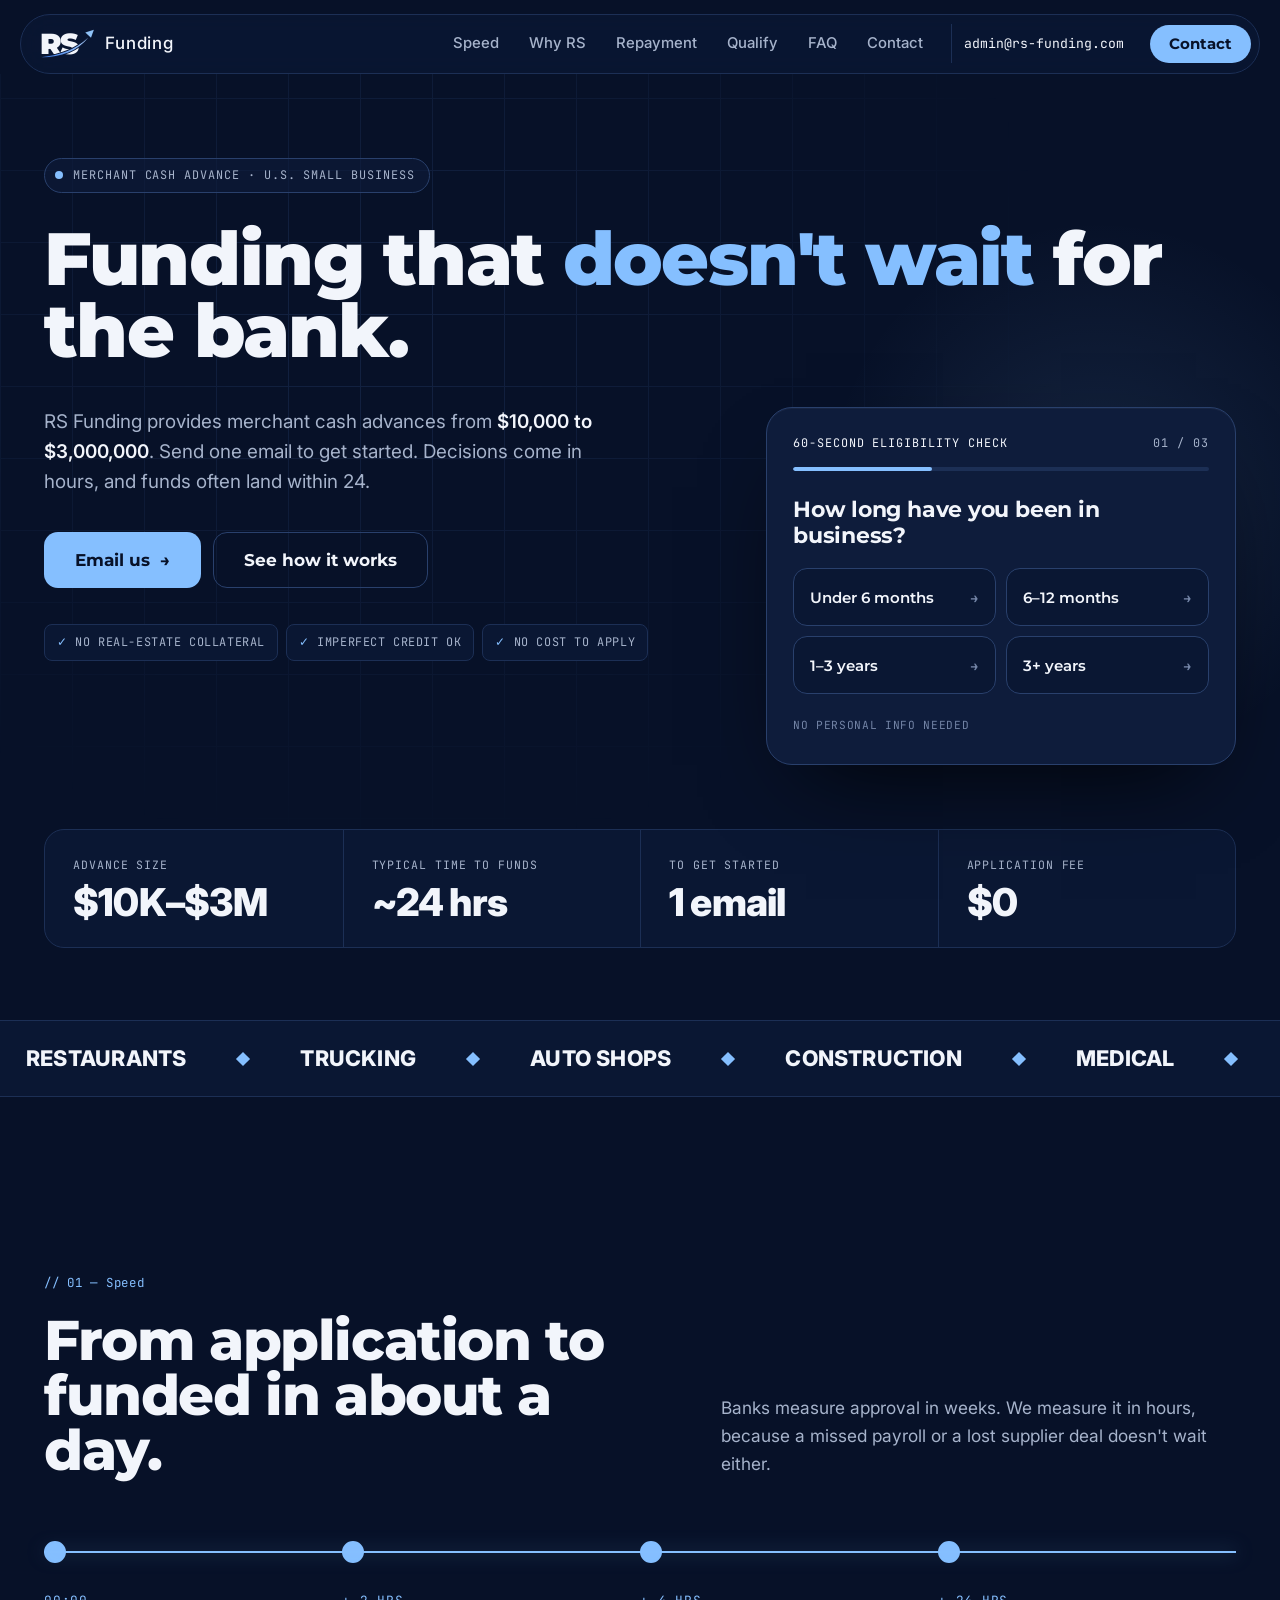
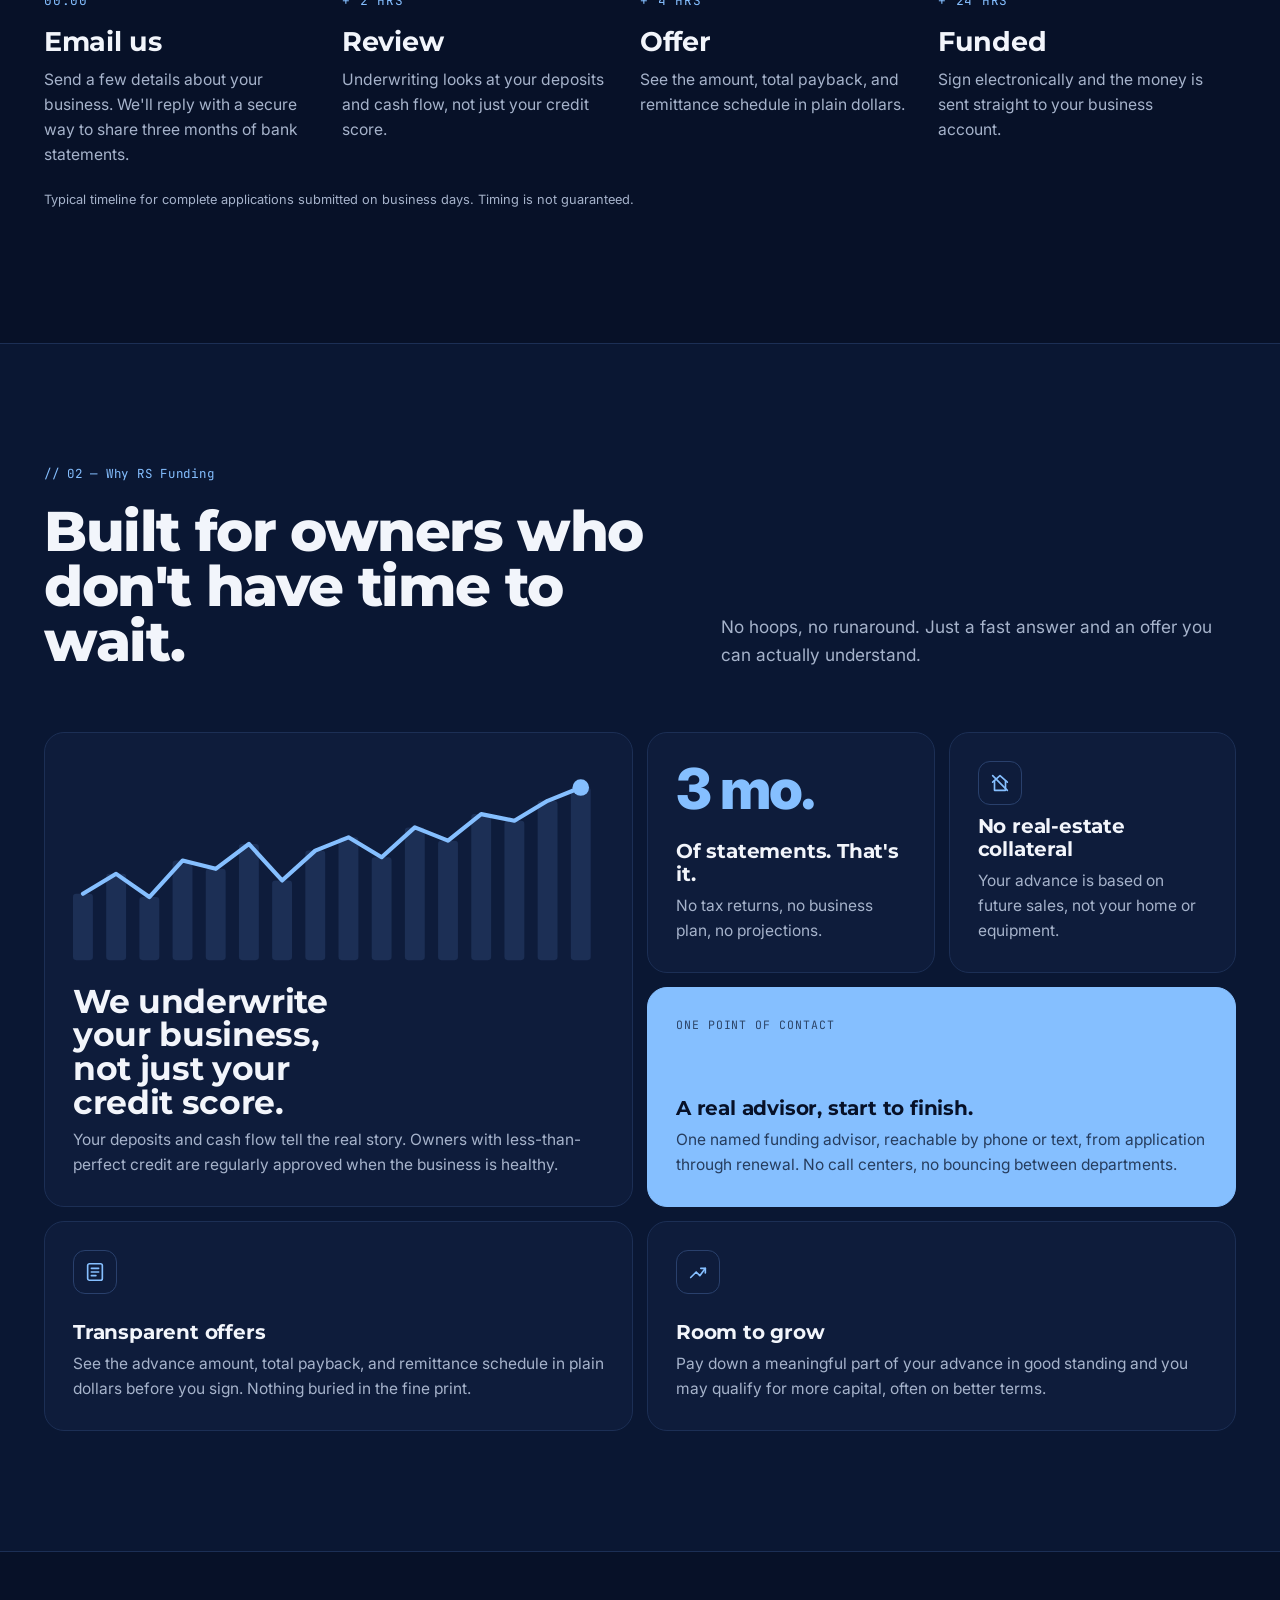
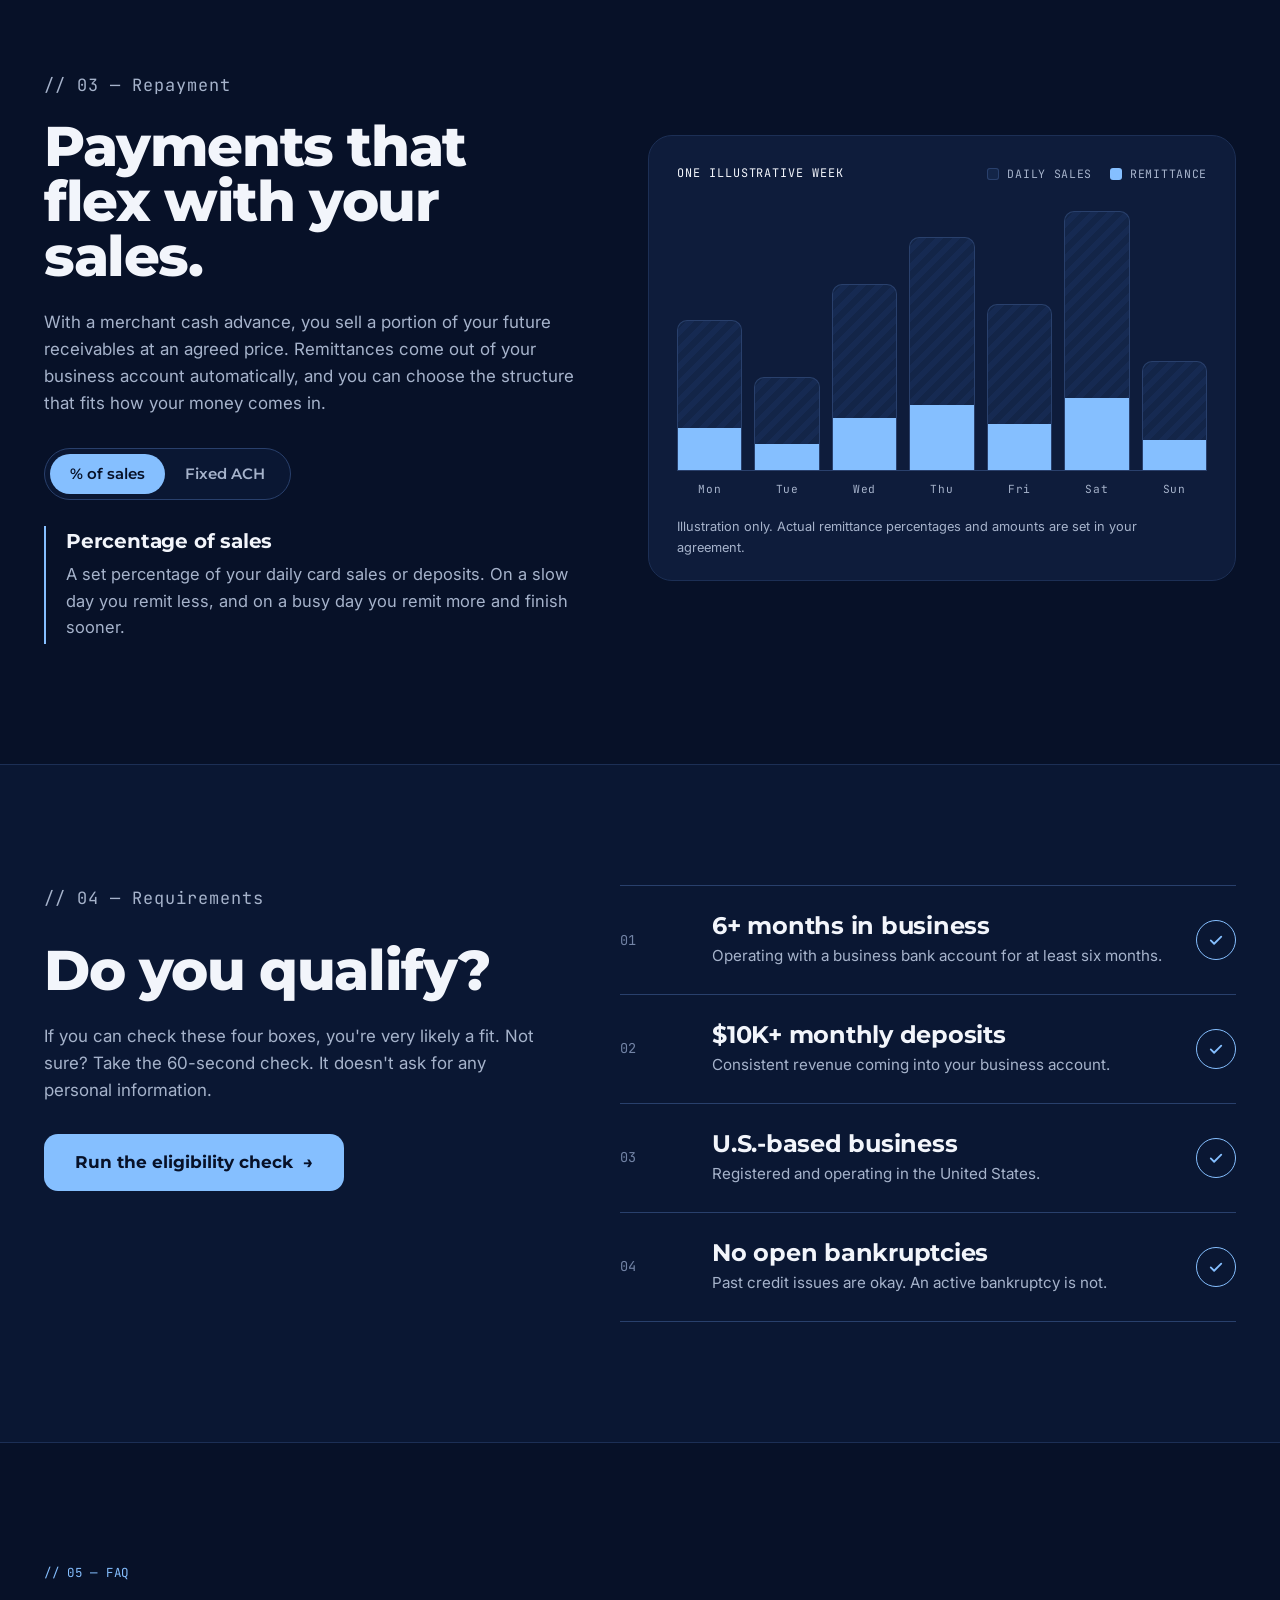
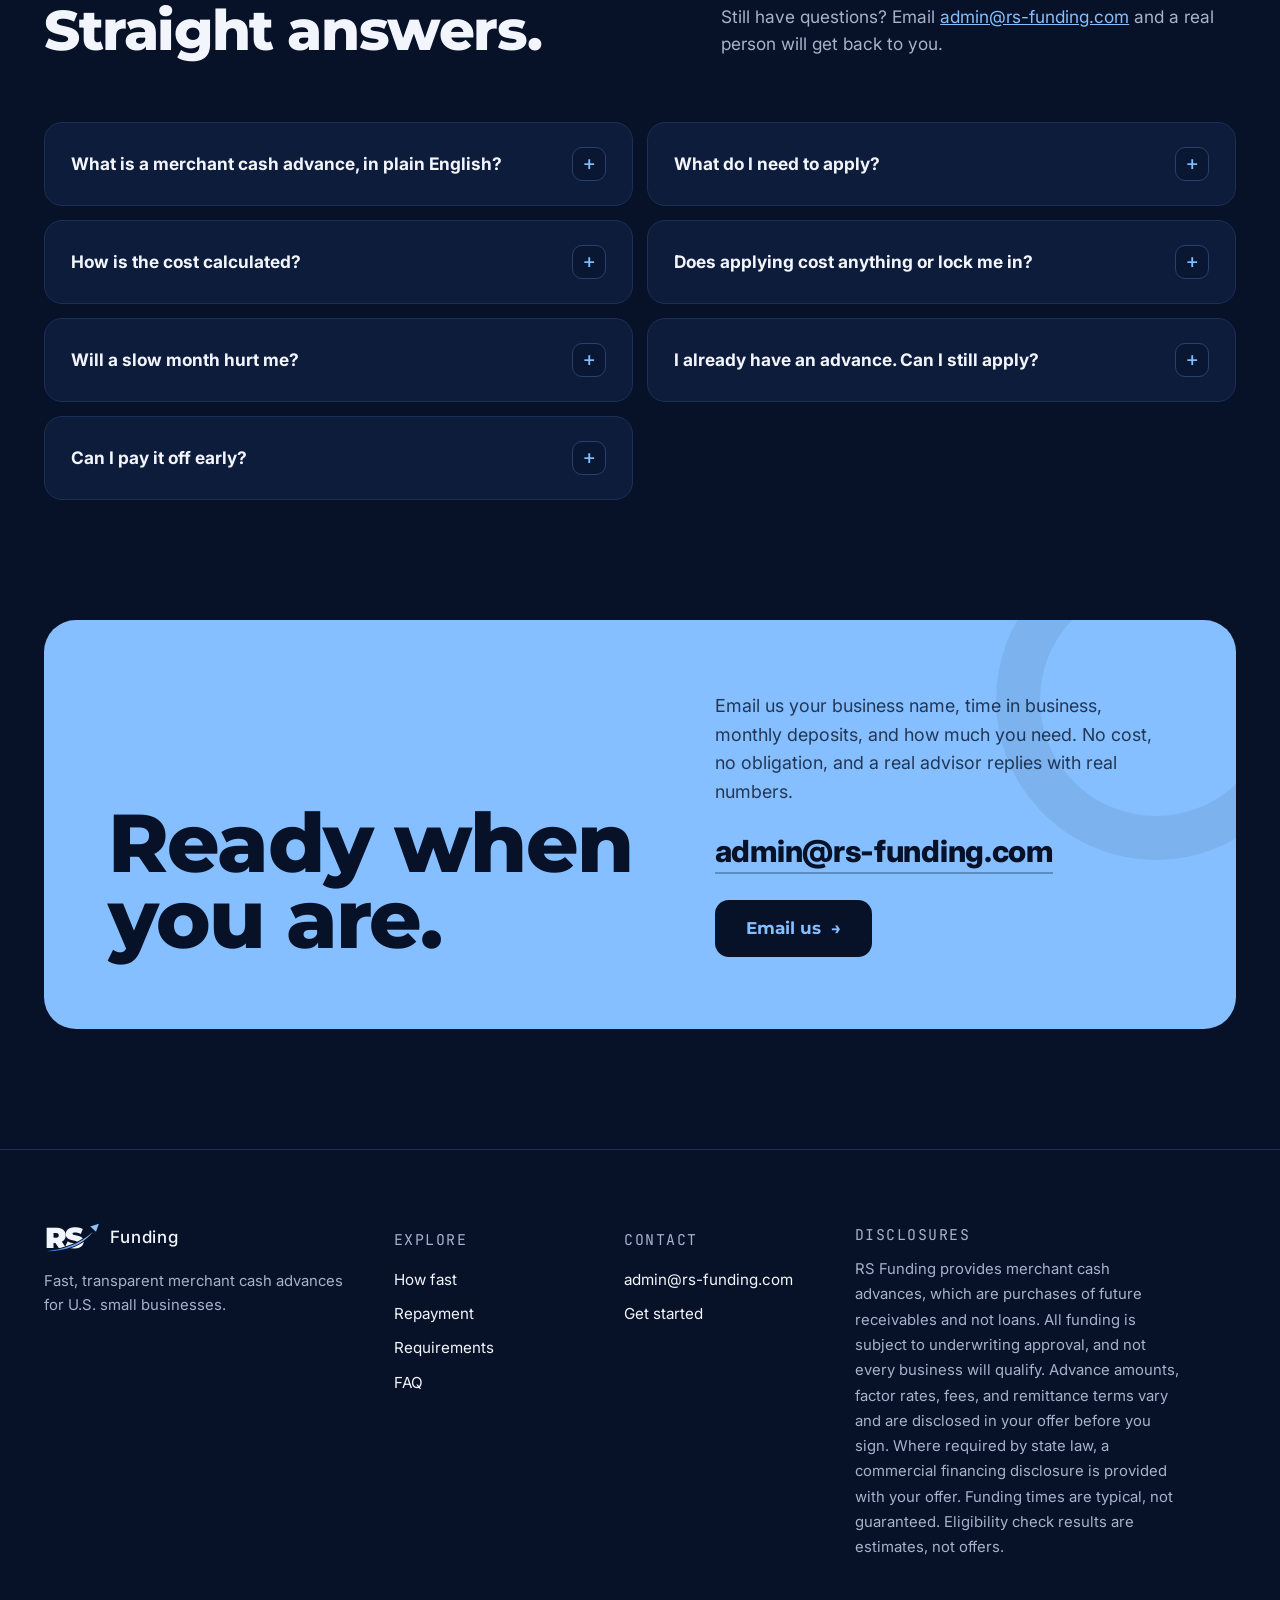
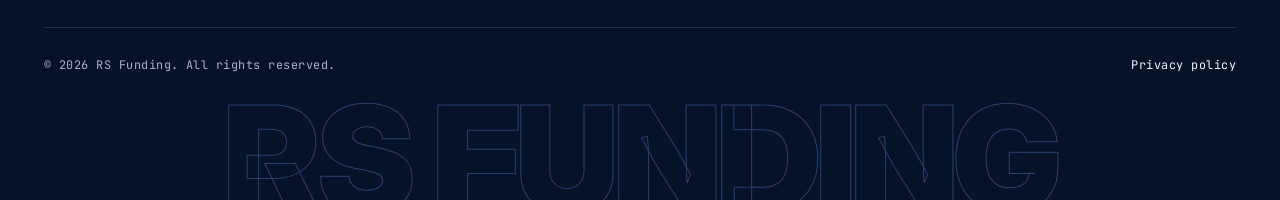
==== commit fa0fd432: "Update funding range to $10K–$3M Co-Authored-By: Claude Opus 5.5 <noreply@anthropic.com>" ====
--- a/index.html
+++ b/index.html
@@ -4,18 +4,18 @@
   <meta charset="utf-8">
   <meta name="viewport" content="width=device-width, initial-scale=1">
   <title>RS Funding | Fast Merchant Cash Advances for Small Business</title>
-  <meta name="description" content="RS Funding provides merchant cash advances from $5,000 to $750,000. Get started with one email. Decisions in hours, funds often within 24 hours.">
+  <meta name="description" content="RS Funding provides merchant cash advances from $10,000 to $3,000,000. Get started with one email. Decisions in hours, funds often within 24 hours.">
   <meta name="theme-color" content="#071128">
   <meta property="og:type" content="website">
   <meta property="og:title" content="RS Funding | Funding that doesn't wait for the bank">
-  <meta property="og:description" content="Merchant cash advances from $5K to $750K. Get started with one email.">
+  <meta property="og:description" content="Merchant cash advances from $10K to $3M. Get started with one email.">
   <link rel="icon" href="data:image/svg+xml,%3Csvg xmlns='http://www.w3.org/2000/svg' viewBox='0 0 32 32'%3E%3Crect width='32' height='32' rx='8' fill='%23071128'/%3E%3Ctext x='3.5' y='21' font-family='Arial Black,Arial,sans-serif' font-weight='900' font-size='14' fill='white'%3ERS%3C/text%3E%3Cpath d='M3 25c10-.5 17-4 23-12-4 8-12 12-23 12z' fill='%2385BFFF'/%3E%3C/svg%3E">
   <link rel="preconnect" href="https://fonts.googleapis.com">
   <link rel="preconnect" href="https://fonts.gstatic.com" crossorigin>
   <link href="https://fonts.googleapis.com/css2?family=Inter:wght@400..700&family=JetBrains+Mono:wght@400;500;600&family=Montserrat:wght@400..900&display=swap" rel="stylesheet">
   <link rel="stylesheet" href="styles.css">
   <script type="application/ld+json">
-  {"@context":"https://schema.org","@type":"FinancialService","name":"RS Funding","url":"https://www.rs-funding.com/","email":"admin@rs-funding.com","description":"Merchant cash advances from $5,000 to $750,000 for U.S. small businesses.","areaServed":"US"}
+  {"@context":"https://schema.org","@type":"FinancialService","name":"RS Funding","url":"https://www.rs-funding.com/","email":"admin@rs-funding.com","description":"Merchant cash advances from $10,000 to $3,000,000 for U.S. small businesses.","areaServed":"US"}
   </script>
 </head>
 <body>
@@ -51,7 +51,7 @@
 
       <div class="hero__grid">
         <div>
-          <p class="hero__sub">RS Funding provides merchant cash advances from <strong>$5,000 to $750,000</strong>. Send one email to get started. Decisions come in hours, and funds often land within 24.</p>
+          <p class="hero__sub">RS Funding provides merchant cash advances from <strong>$10,000 to $3,000,000</strong>. Send one email to get started. Decisions come in hours, and funds often land within 24.</p>
           <div class="hero__actions">
             <a class="btn btn--sky btn--lg" href="mailto:admin@rs-funding.com?subject=Funding%20request" data-mail>Email us <span class="arrow" aria-hidden="true">&rarr;</span></a>
             <a class="btn btn--line btn--lg" href="#speed">See how it works</a>
@@ -85,7 +85,8 @@
               <button type="button" class="chip" data-value="10-25" aria-pressed="false">$10K – $25K</button>
               <button type="button" class="chip" data-value="25-75" aria-pressed="false">$25K – $75K</button>
               <button type="button" class="chip" data-value="75-200" aria-pressed="false">$75K – $200K</button>
-              <button type="button" class="chip chip--wide" data-value="200plus" aria-pressed="false">$200K+</button>
+              <button type="button" class="chip" data-value="200-1m" aria-pressed="false">$200K – $1M</button>
+              <button type="button" class="chip" data-value="1mplus" aria-pressed="false">$1M+</button>
             </div>
           </div>
 
@@ -117,7 +118,7 @@
       </div>
 
       <dl class="stats">
-        <div><dt>Advance size</dt><dd>$5K–$750K</dd></div>
+        <div><dt>Advance size</dt><dd>$10K–$3M</dd></div>
         <div><dt>Typical time to funds</dt><dd>~24 hrs</dd></div>
         <div><dt>To get started</dt><dd>1 email</dd></div>
         <div><dt>Application fee</dt><dd>$0</dd></div>
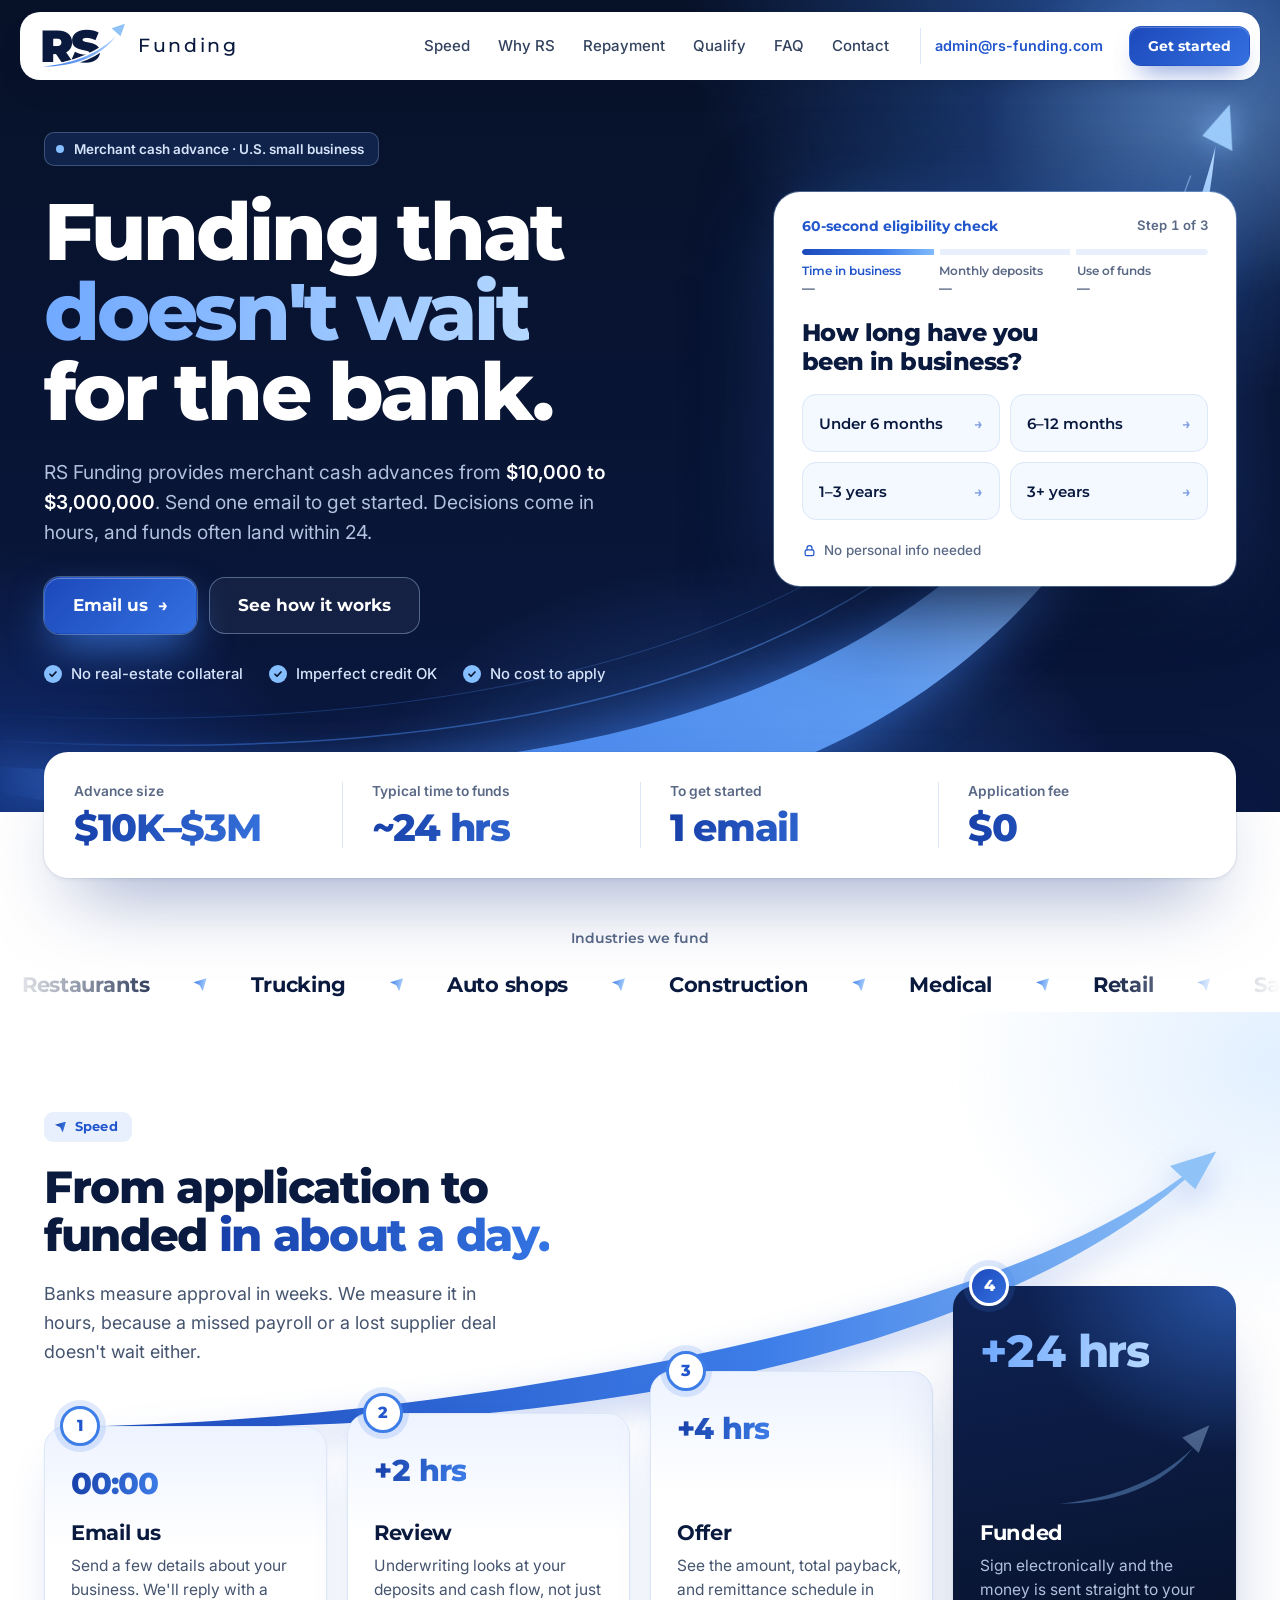
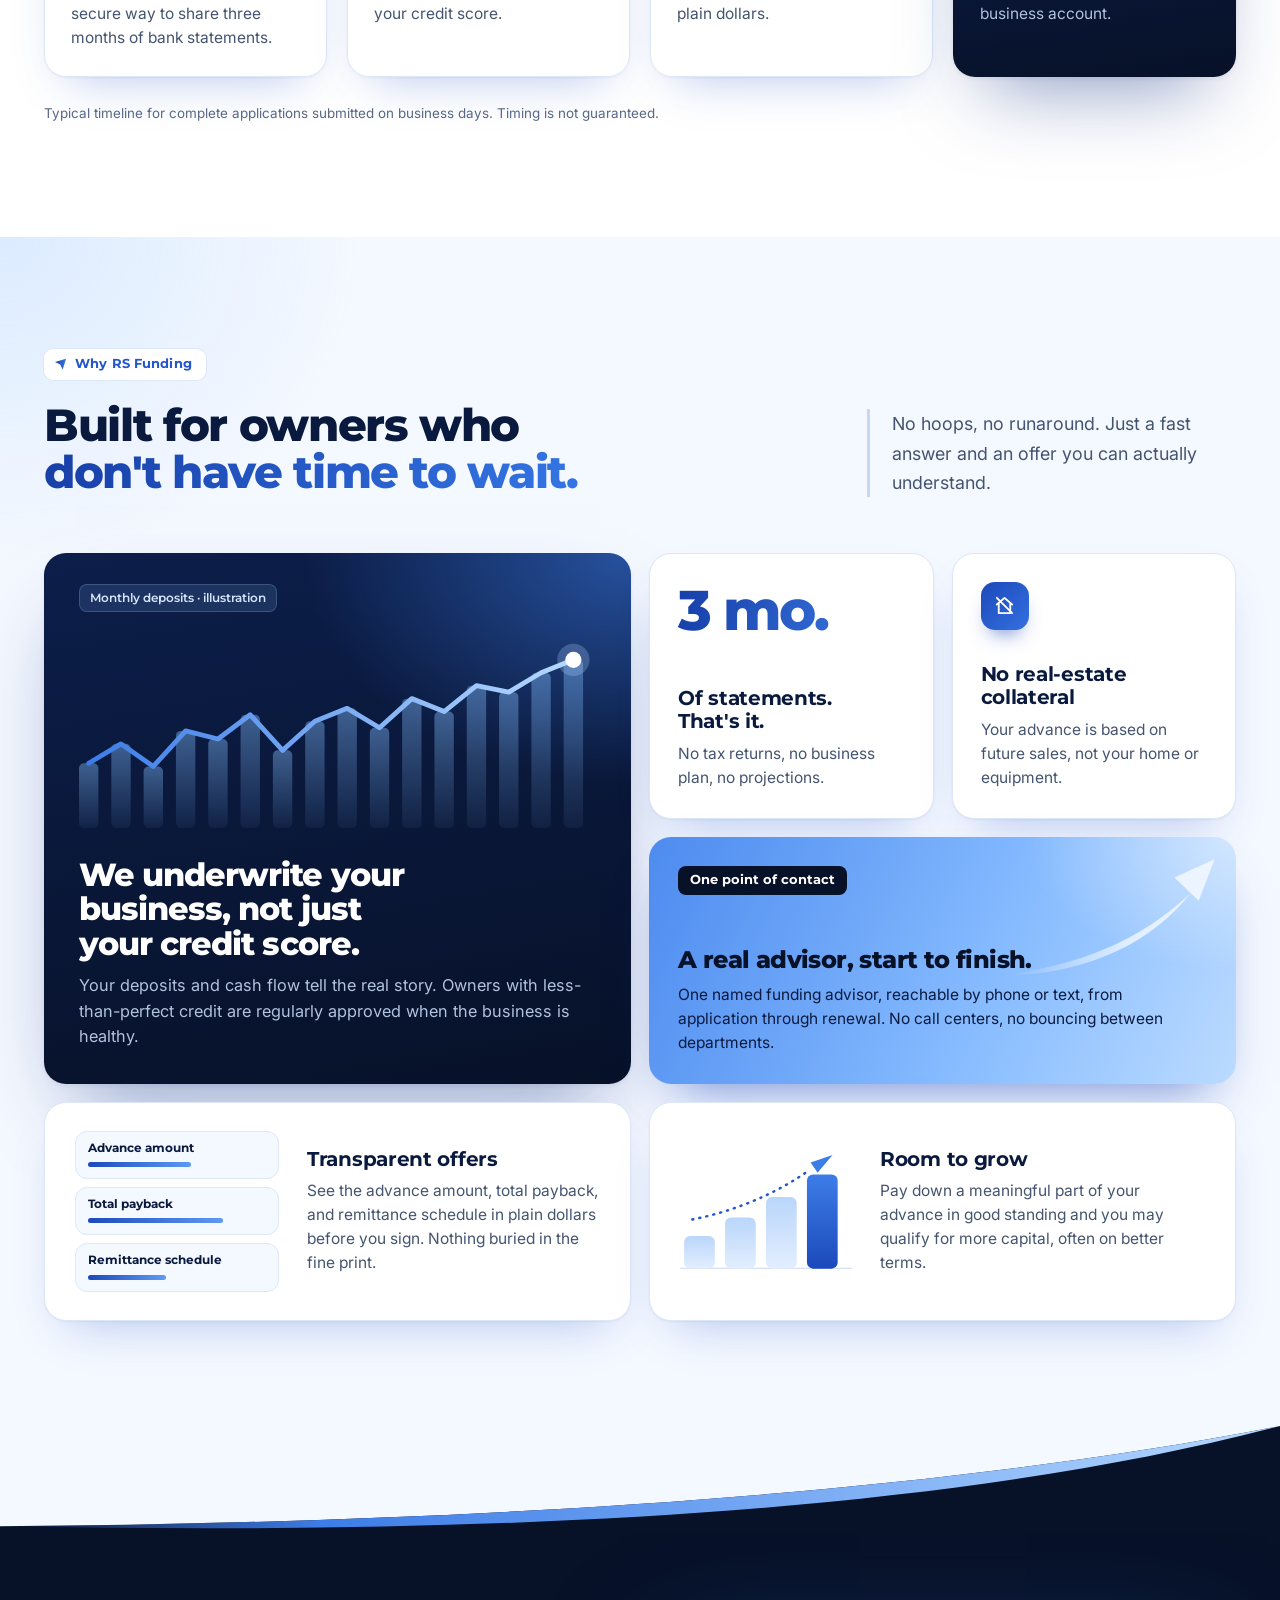
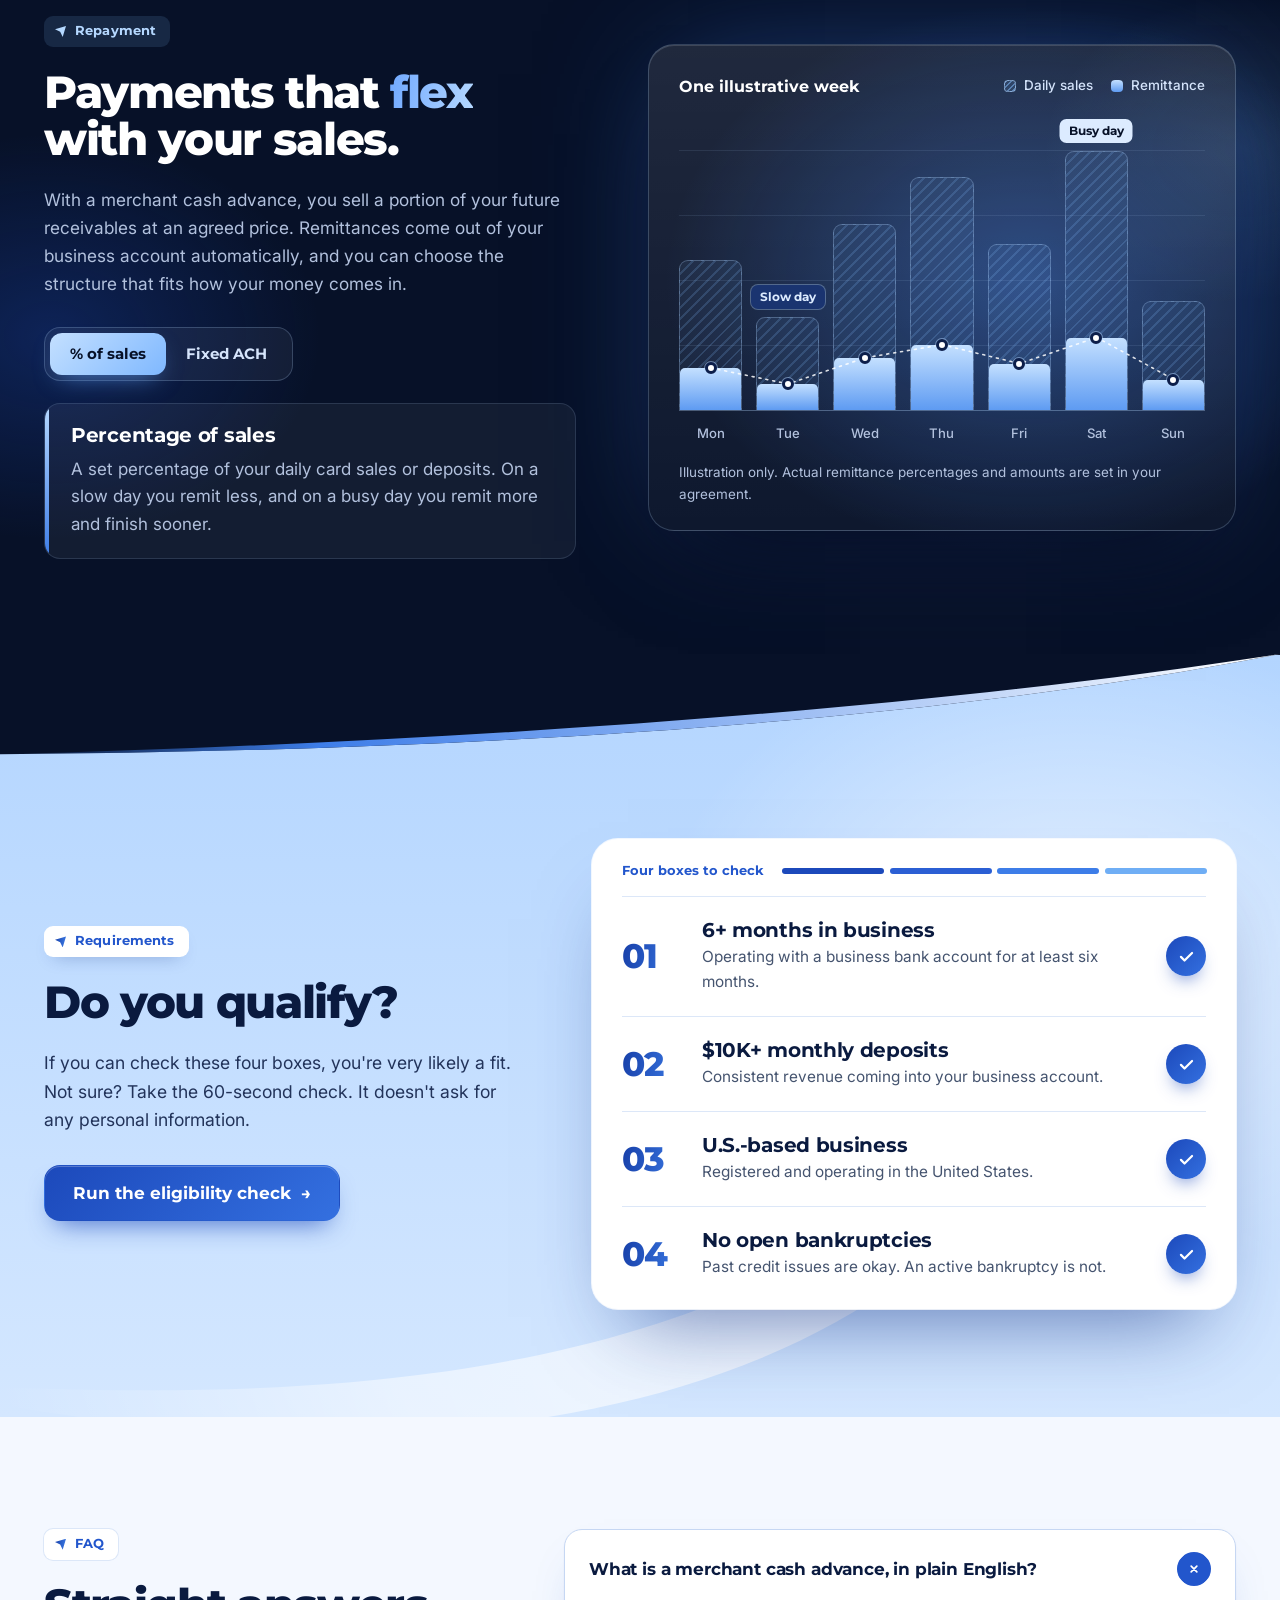
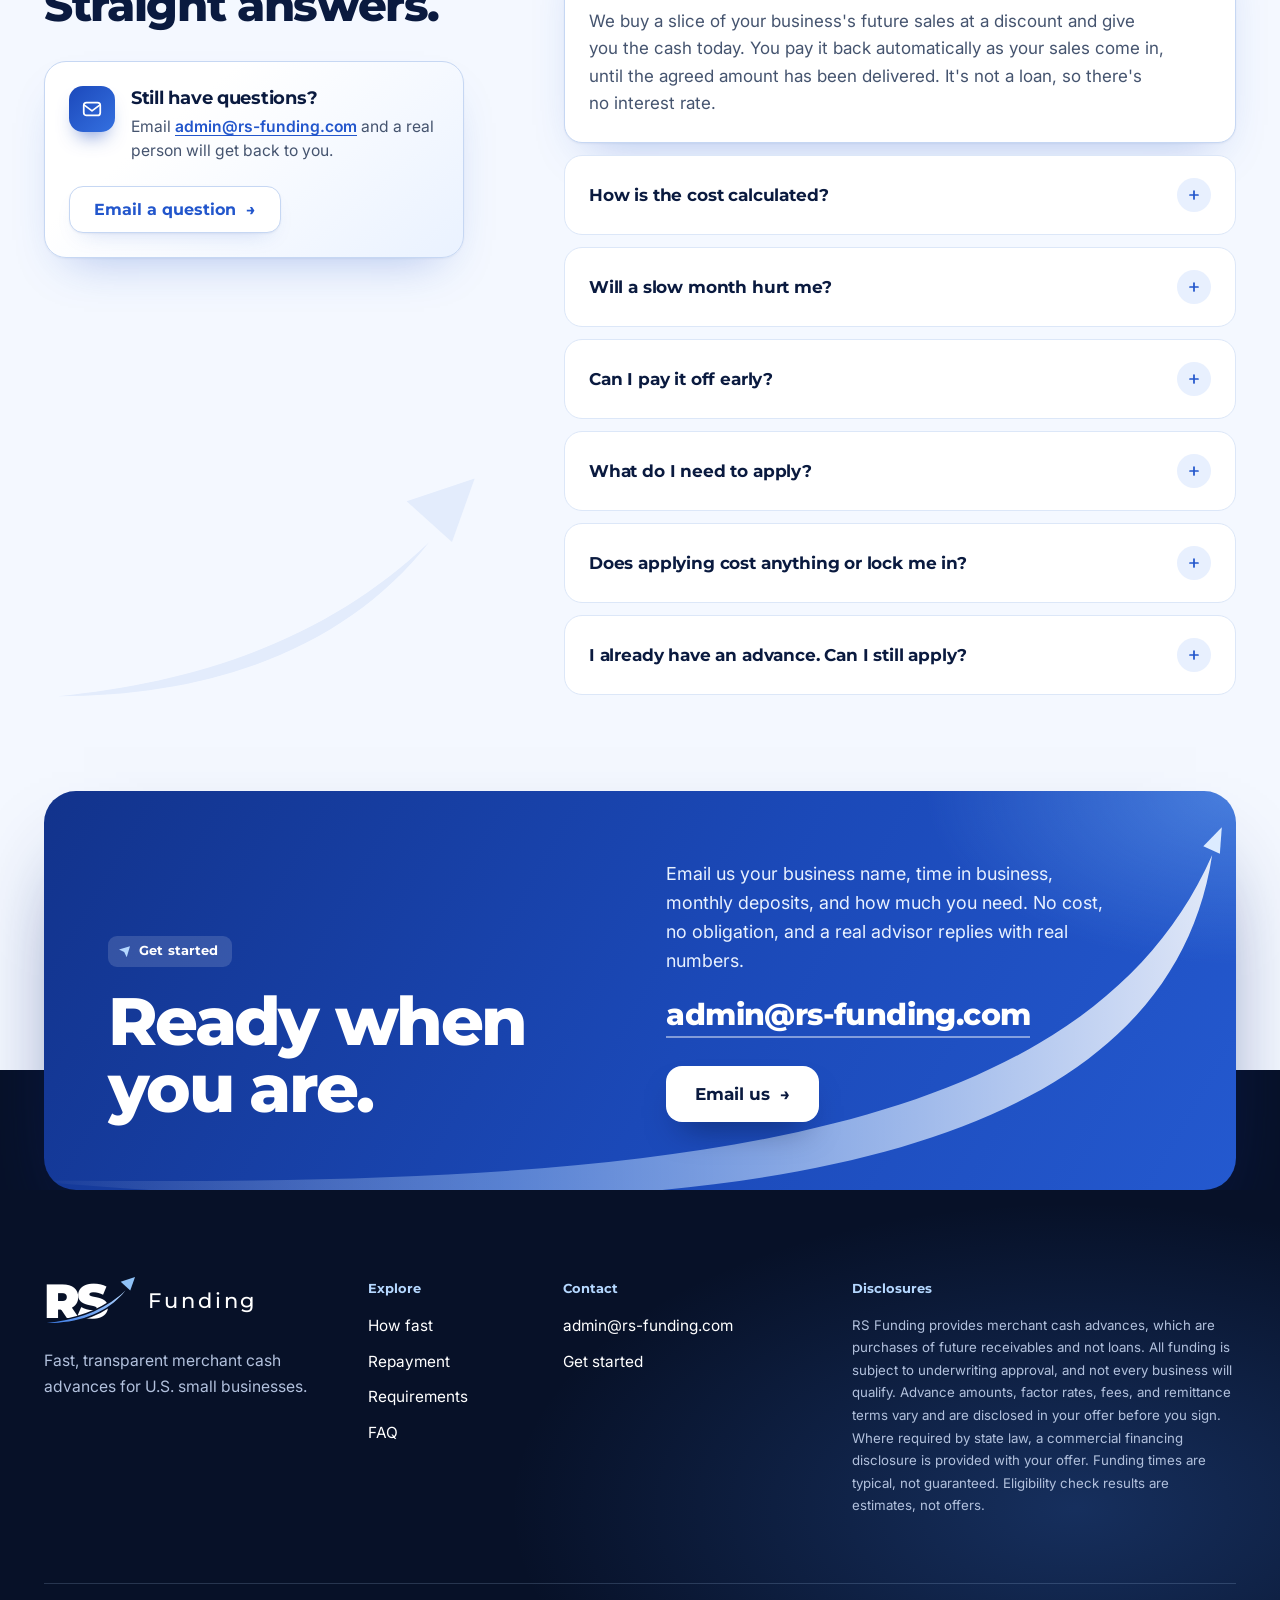
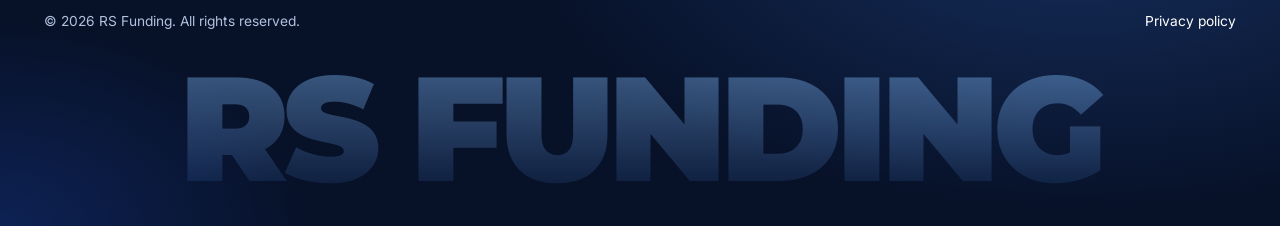
==== commit 02524933: "Redesign: bright "daylight" art direction Replaces the dark navy layout with a white and ice-blue pa" ====
--- a/index.html
+++ b/index.html
@@ -9,25 +9,36 @@
   <meta property="og:type" content="website">
   <meta property="og:title" content="RS Funding | Funding that doesn't wait for the bank">
   <meta property="og:description" content="Merchant cash advances from $10K to $3M. Get started with one email.">
+  <meta property="og:url" content="https://rs-funding.com/">
+  <meta property="og:site_name" content="RS Funding">
+  <meta property="og:image" content="https://rs-funding.com/brand/og-image.png">
+  <meta property="og:image:width" content="1200">
+  <meta property="og:image:height" content="630">
+  <meta property="og:image:alt" content="RS Funding logo with its blue swoosh, above the line Funding that doesn't wait for the bank">
+  <meta name="twitter:card" content="summary_large_image">
+  <link rel="canonical" href="https://rs-funding.com/">
+  <link rel="icon" type="image/png" href="brand/icon-512.png">
+  <link rel="apple-touch-icon" href="brand/icon-512.png">
   <link rel="icon" href="data:image/svg+xml,%3Csvg xmlns='http://www.w3.org/2000/svg' viewBox='0 0 32 32'%3E%3Crect width='32' height='32' rx='8' fill='%23071128'/%3E%3Ctext x='3.5' y='21' font-family='Arial Black,Arial,sans-serif' font-weight='900' font-size='14' fill='white'%3ERS%3C/text%3E%3Cpath d='M3 25c10-.5 17-4 23-12-4 8-12 12-23 12z' fill='%2385BFFF'/%3E%3C/svg%3E">
   <link rel="preconnect" href="https://fonts.googleapis.com">
   <link rel="preconnect" href="https://fonts.gstatic.com" crossorigin>
-  <link href="https://fonts.googleapis.com/css2?family=Inter:wght@400..700&family=JetBrains+Mono:wght@400;500;600&family=Montserrat:wght@400..900&display=swap" rel="stylesheet">
+  <link href="https://fonts.googleapis.com/css2?family=Inter:wght@400..700&family=Montserrat:wght@400..900&display=swap" rel="stylesheet">
   <link rel="stylesheet" href="styles.css">
+  <noscript><style>.quiz__step,.quiz__bar,.quiz__segs,.quiz__count,.quiz__foot,.burger{display:none!important}</style></noscript>
   <script type="application/ld+json">
-  {"@context":"https://schema.org","@type":"FinancialService","name":"RS Funding","url":"https://www.rs-funding.com/","email":"admin@rs-funding.com","description":"Merchant cash advances from $10,000 to $3,000,000 for U.S. small businesses.","areaServed":"US"}
+  {"@context":"https://schema.org","@type":"FinancialService","name":"RS Funding","url":"https://rs-funding.com/","email":"admin@rs-funding.com","description":"Merchant cash advances from $10,000 to $3,000,000 for U.S. small businesses.","areaServed":"US"}
   </script>
 </head>
 <body>
 <a class="skip" href="#main">Skip to content</a>
 
 <header class="nav-shell">
-  <nav class="pill" aria-label="Primary">
+  <nav class="navbar" aria-label="Primary">
     <a class="logo" href="index.html" aria-label="RS Funding home">
       <svg class="logo__mark" viewBox="0 0 96 56" aria-hidden="true"><defs><linearGradient id="rsSwN" x1="0" y1="1" x2="1" y2="0"><stop offset="0" stop-color="#3D7DE8"/><stop offset="1" stop-color="#B5D8FF"/></linearGradient></defs><text x="0" y="46" font-family="Montserrat,'Arial Black',sans-serif" font-weight="900" font-size="50" letter-spacing="-3" fill="currentColor">RS</text><path class="logo__cut" d="M3 51 C33 48 62 39 85 17 C67 40 38 51 3 51 Z" fill="url(#rsSwN)"/><path d="M80 8 L95 3 L90 17 Z" fill="#8FC2F7"/></svg>
       <span class="logo__word">Funding</span>
     </a>
-    <div class="pill__links" id="links">
+    <div class="navbar__links" id="links">
       <a href="#speed">Speed</a>
       <a href="#why">Why RS</a>
       <a href="#repay">Repayment</a>
@@ -35,8 +46,8 @@
       <a href="#faq">FAQ</a>
       <a href="#contact">Contact</a>
     </div>
-    <a class="pill__phone" href="mailto:admin@rs-funding.com">admin@rs-funding.com</a>
-    <a class="btn btn--sky btn--sm" href="#contact">Contact</a>
+    <a class="navbar__mail" href="mailto:admin@rs-funding.com">admin@rs-funding.com</a>
+    <a class="btn btn--primary btn--sm" href="#contact">Get started</a>
     <button class="burger" type="button" aria-expanded="false" aria-controls="links" aria-label="Open menu"><span></span><span></span><span></span></button>
   </nav>
 </header>
@@ -45,78 +56,114 @@
 
   <!-- HERO -->
   <section class="hero" id="top">
+    <div class="hero__art" aria-hidden="true">
+      <div class="hero__sweep">
+        <svg class="hero__swoosh" viewBox="0 0 1368 680" preserveAspectRatio="none" focusable="false">
+          <defs>
+            <linearGradient id="heroSw" gradientUnits="userSpaceOnUse" x1="0" y1="660" x2="1368" y2="0">
+              <stop offset="0" stop-color="#3D7DE8" stop-opacity="0"/>
+              <stop offset=".18" stop-color="#3D7DE8"/>
+              <stop offset=".62" stop-color="#5E9BF2"/>
+              <stop offset="1" stop-color="#B5D8FF"/>
+            </linearGradient>
+            <filter id="heroGlow" x="-10%" y="-30%" width="120%" height="160%"><feGaussianBlur stdDeviation="30"/></filter>
+          </defs>
+          <path d="M-30 632 C600 668 1190 610 1368 0 C1292 652 680 792 -30 654 Z" fill="#3D7DE8" filter="url(#heroGlow)" opacity=".7"/>
+          <path d="M-30 632 C600 668 1190 610 1368 0 C1292 652 680 792 -30 654 Z" fill="url(#heroSw)"/>
+          <path d="M-30 606 C560 636 1130 566 1340 30" fill="none" stroke="url(#heroSw)" stroke-width="1.5" opacity=".5" vector-effect="non-scaling-stroke"/>
+          <path d="M-30 580 C520 606 1080 526 1312 60" fill="none" stroke="url(#heroSw)" stroke-width="1" opacity=".28" vector-effect="non-scaling-stroke"/>
+        </svg>
+        <svg class="hero__tip" viewBox="0 0 40 48" focusable="false"><path d="M21 0 L38 46 L3 40 Z" fill="#9CCBFA"/></svg>
+      </div>
+    </div>
+
+    <div class="wrap hero__grid">
+      <div class="hero__copy">
+        <p class="tag"><span class="dot"></span> Merchant cash advance &middot; U.S. small business</p>
+        <h1>Funding that <span class="hl">doesn't wait</span> for the bank.</h1>
+        <p class="hero__sub">RS Funding provides merchant cash advances from <strong>$10,000 to $3,000,000</strong>. Send one email to get started. Decisions come in hours, and funds often land within 24.</p>
+        <div class="hero__actions">
+          <a class="btn btn--primary btn--lg" href="mailto:admin@rs-funding.com?subject=Funding%20request" data-mail>Email us <span class="arrow" aria-hidden="true">&rarr;</span></a>
+          <a class="btn btn--ghost btn--lg" href="#speed">See how it works</a>
+        </div>
+        <ul class="hero__proof">
+          <li>No real-estate collateral</li>
+          <li>Imperfect credit OK</li>
+          <li>No cost to apply</li>
+        </ul>
+        <svg class="hero__mini" viewBox="0 0 360 112" aria-hidden="true" focusable="false">
+          <defs>
+            <linearGradient id="miniSw" gradientUnits="userSpaceOnUse" x1="0" y1="104" x2="326" y2="30"><stop offset="0" stop-color="#3D7DE8" stop-opacity="0"/><stop offset=".22" stop-color="#3D7DE8"/><stop offset="1" stop-color="#B5D8FF"/></linearGradient>
+            <filter id="miniGlow" x="-10%" y="-40%" width="120%" height="180%"><feGaussianBlur stdDeviation="9"/></filter>
+          </defs>
+          <path d="M2 100 C120 100 244 84 320 36 C262 96 128 112 2 100 Z" fill="#3D7DE8" filter="url(#miniGlow)" opacity=".75"/>
+          <path d="M2 100 C120 100 244 84 320 36 C262 96 128 112 2 100 Z" fill="url(#miniSw)"/>
+          <path d="M40 90 C130 86 232 66 300 30" fill="none" stroke="url(#miniSw)" stroke-width="1" opacity=".5"/>
+          <path d="M310 16 L352 4 L334 42 Z" fill="#9CCBFA"/>
+        </svg>
+      </div>
+
+      <!-- Eligibility quiz -->
+      <div class="quiz" id="quiz">
+        <div class="quiz__top"><h2 class="quiz__title">60-second eligibility check</h2><span class="quiz__count" id="quizCount">Step 1 of 3</span></div>
+        <div class="quiz__bar" aria-hidden="true"><span id="quizBar"></span></div>
+        <ol class="quiz__segs" aria-hidden="true">
+          <li class="is-current" data-seg="tib"><span data-short="In business">Time in business</span><b data-read="tib">&mdash;</b></li>
+          <li data-seg="dep"><span data-short="Deposits">Monthly deposits</span><b data-read="dep">&mdash;</b></li>
+          <li data-seg="use"><span data-short="Use of funds">Use of funds</span><b data-read="use">&mdash;</b></li>
+        </ol>
+
+        <div class="quiz__step is-active" data-q="tib">
+          <h3 tabindex="-1">How long have you been in business?</h3>
+          <div class="chips">
+            <button type="button" class="chip" data-value="lt6" aria-pressed="false">Under 6 months</button>
+            <button type="button" class="chip" data-value="6-12" aria-pressed="false">6–12 months</button>
+            <button type="button" class="chip" data-value="1-3" aria-pressed="false">1–3 years</button>
+            <button type="button" class="chip" data-value="3plus" aria-pressed="false">3+ years</button>
+          </div>
+        </div>
+
+        <div class="quiz__step" data-q="dep">
+          <h3 tabindex="-1">Average monthly deposits?</h3>
+          <div class="chips">
+            <button type="button" class="chip" data-value="lt10" aria-pressed="false">Under $10K</button>
+            <button type="button" class="chip" data-value="10-25" aria-pressed="false">$10K – $25K</button>
+            <button type="button" class="chip" data-value="25-75" aria-pressed="false">$25K – $75K</button>
+            <button type="button" class="chip" data-value="75-200" aria-pressed="false">$75K – $200K</button>
+            <button type="button" class="chip" data-value="200-1m" aria-pressed="false">$200K – $1M</button>
+            <button type="button" class="chip" data-value="1mplus" aria-pressed="false">$1M+</button>
+          </div>
+        </div>
+
+        <div class="quiz__step" data-q="use">
+          <h3 tabindex="-1">What's the money for?</h3>
+          <div class="chips">
+            <button type="button" class="chip" data-value="inventory" aria-pressed="false">Inventory</button>
+            <button type="button" class="chip" data-value="payroll" aria-pressed="false">Payroll</button>
+            <button type="button" class="chip" data-value="equipment" aria-pressed="false">Equipment</button>
+            <button type="button" class="chip" data-value="expansion" aria-pressed="false">Expansion</button>
+            <button type="button" class="chip" data-value="marketing" aria-pressed="false">Marketing</button>
+            <button type="button" class="chip" data-value="other" aria-pressed="false">Something else</button>
+          </div>
+        </div>
+
+        <div class="quiz__step" data-result aria-live="polite">
+          <p class="quiz__label" id="quizLabel">You may qualify for</p>
+          <p class="quiz__amount" id="quizAmount">Up to $90,000</p>
+          <p class="quiz__msg" id="quizMsg">Based on your answers, your business looks like a fit. Your final amount depends on a quick review of your bank statements.</p>
+          <a class="btn btn--primary btn--lg" id="quizCta" href="mailto:admin@rs-funding.com?subject=Funding%20request">Email my results <span class="arrow" aria-hidden="true">&rarr;</span></a>
+        </div>
+
+        <div class="quiz__foot">
+          <button type="button" class="linkbtn" id="quizBack" hidden>&larr; Back</button>
+          <button type="button" class="linkbtn" id="quizReset" hidden>Start over</button>
+          <span class="quiz__secure"><svg viewBox="0 0 24 24" aria-hidden="true"><rect x="5" y="11" width="14" height="9" rx="2.5"/><path d="M8 11V8a4 4 0 0 1 8 0v3"/></svg>No personal info needed</span>
+        </div>
+        <noscript><p class="quiz__nojs">This check needs JavaScript. You can email your time in business, monthly deposits and use of funds to <a href="mailto:admin@rs-funding.com">admin@rs-funding.com</a> instead.</p></noscript>
+      </div>
+    </div>
+
     <div class="wrap">
-      <p class="tag"><span class="dot"></span> Merchant cash advance &middot; U.S. small business</p>
-      <h1>Funding that <span class="hl">doesn't wait</span> for the bank.</h1>
-
-      <div class="hero__grid">
-        <div>
-          <p class="hero__sub">RS Funding provides merchant cash advances from <strong>$10,000 to $3,000,000</strong>. Send one email to get started. Decisions come in hours, and funds often land within 24.</p>
-          <div class="hero__actions">
-            <a class="btn btn--sky btn--lg" href="mailto:admin@rs-funding.com?subject=Funding%20request" data-mail>Email us <span class="arrow" aria-hidden="true">&rarr;</span></a>
-            <a class="btn btn--line btn--lg" href="#speed">See how it works</a>
-          </div>
-          <ul class="hero__proof">
-            <li>No real-estate collateral</li>
-            <li>Imperfect credit OK</li>
-            <li>No cost to apply</li>
-          </ul>
-        </div>
-
-        <!-- Eligibility quiz -->
-        <div class="quiz" id="quiz">
-          <div class="quiz__top"><span class="mono">60-second eligibility check</span><span class="mono" id="quizCount">01 / 03</span></div>
-          <div class="quiz__bar" aria-hidden="true"><span id="quizBar"></span></div>
-
-          <div class="quiz__step is-active" data-q="tib">
-            <h3 tabindex="-1">How long have you been in business?</h3>
-            <div class="chips">
-              <button type="button" class="chip" data-value="lt6" aria-pressed="false">Under 6 months</button>
-              <button type="button" class="chip" data-value="6-12" aria-pressed="false">6–12 months</button>
-              <button type="button" class="chip" data-value="1-3" aria-pressed="false">1–3 years</button>
-              <button type="button" class="chip" data-value="3plus" aria-pressed="false">3+ years</button>
-            </div>
-          </div>
-
-          <div class="quiz__step" data-q="dep">
-            <h3 tabindex="-1">Average monthly deposits?</h3>
-            <div class="chips">
-              <button type="button" class="chip" data-value="lt10" aria-pressed="false">Under $10K</button>
-              <button type="button" class="chip" data-value="10-25" aria-pressed="false">$10K – $25K</button>
-              <button type="button" class="chip" data-value="25-75" aria-pressed="false">$25K – $75K</button>
-              <button type="button" class="chip" data-value="75-200" aria-pressed="false">$75K – $200K</button>
-              <button type="button" class="chip" data-value="200-1m" aria-pressed="false">$200K – $1M</button>
-              <button type="button" class="chip" data-value="1mplus" aria-pressed="false">$1M+</button>
-            </div>
-          </div>
-
-          <div class="quiz__step" data-q="use">
-            <h3 tabindex="-1">What's the money for?</h3>
-            <div class="chips">
-              <button type="button" class="chip" data-value="inventory" aria-pressed="false">Inventory</button>
-              <button type="button" class="chip" data-value="payroll" aria-pressed="false">Payroll</button>
-              <button type="button" class="chip" data-value="equipment" aria-pressed="false">Equipment</button>
-              <button type="button" class="chip" data-value="expansion" aria-pressed="false">Expansion</button>
-              <button type="button" class="chip" data-value="marketing" aria-pressed="false">Marketing</button>
-              <button type="button" class="chip" data-value="other" aria-pressed="false">Something else</button>
-            </div>
-          </div>
-
-          <div class="quiz__step" data-result aria-live="polite">
-            <p class="mono" id="quizLabel">You may qualify for</p>
-            <p class="quiz__amount" id="quizAmount">Up to $90,000</p>
-            <p class="quiz__msg" id="quizMsg">Based on your answers, your business looks like a fit. Your final amount depends on a quick review of your bank statements.</p>
-            <a class="btn btn--sky btn--lg" id="quizCta" href="mailto:admin@rs-funding.com?subject=Funding%20request">Email my results <span class="arrow" aria-hidden="true">&rarr;</span></a>
-          </div>
-
-          <div class="quiz__foot">
-            <button type="button" class="linkbtn" id="quizBack" hidden>&larr; Back</button>
-            <button type="button" class="linkbtn" id="quizReset" hidden>Start over</button>
-            <span class="quiz__secure">No personal info needed</span>
-          </div>
-        </div>
-      </div>
-
       <dl class="stats">
         <div><dt>Advance size</dt><dd>$10K–$3M</dd></div>
         <div><dt>Typical time to funds</dt><dd>~24 hrs</dd></div>
@@ -124,8 +171,12 @@
         <div><dt>Application fee</dt><dd>$0</dd></div>
       </dl>
     </div>
-
-    <div class="ticker" aria-label="Industries we fund">
+  </section>
+
+  <!-- INDUSTRIES -->
+  <div class="industries">
+    <p class="industries__label" id="industries-label">Industries we fund</p>
+    <div class="ticker" role="group" aria-labelledby="industries-label">
       <div class="ticker__track">
         <div class="ticker__group">
           <span>Restaurants</span><span>Trucking</span><span>Auto shops</span><span>Construction</span><span>Medical</span><span>Retail</span><span>Salons</span><span>E-commerce</span><span>Hospitality</span><span>Landscaping</span><span>Wholesale</span>
@@ -135,46 +186,64 @@
         </div>
       </div>
     </div>
-  </section>
+  </div>
 
   <!-- SPEED -->
-  <section class="sec" id="speed">
+  <section class="sec sec--speed" id="speed">
+    <div class="wrap">
+      <div class="sec__head sec__head--stack">
+        <p class="kicker">Speed</p>
+        <h2>From application to funded <span class="hl-ink">in about a day.</span></h2>
+        <p>Banks measure approval in weeks. We measure it in hours, because a missed payroll or a lost supplier deal doesn't wait either.</p>
+      </div>
+
+      <div class="tl">
+        <svg class="tl__curve" viewBox="0 0 1000 262" aria-hidden="true" focusable="false">
+          <defs>
+            <linearGradient id="tlSw" gradientUnits="userSpaceOnUse" x1="0" y1="0" x2="940" y2="0">
+              <stop offset="0" stop-color="#1C49BB"/>
+              <stop offset=".6" stop-color="#3D7DE8"/>
+              <stop offset="1" stop-color="#8FC2F7"/>
+            </linearGradient>
+          </defs>
+          <path d="M0.0 248.0 L16.3 247.7 L32.6 247.2 L48.8 246.6 L65.1 245.9 L81.4 245.1 L97.6 244.2 L113.9 243.1 L130.1 242.0 L146.4 240.8 L162.6 239.5 L178.9 238.0 L195.1 236.5 L211.3 234.9 L227.5 233.2 L243.7 231.4 L259.9 229.5 L276.1 227.5 L292.3 225.4 L308.5 223.2 L324.7 220.9 L340.9 218.6 L357.1 216.1 L373.2 213.6 L389.4 210.9 L405.6 208.2 L421.7 205.4 L437.9 202.5 L454.1 199.5 L470.2 196.4 L486.4 193.2 L502.6 189.9 L518.7 186.5 L534.9 182.9 L551.1 179.3 L567.2 175.6 L583.4 171.7 L599.6 167.7 L615.8 163.5 L632.0 159.2 L648.3 154.8 L664.5 150.2 L680.7 145.4 L697.0 140.4 L713.3 135.2 L729.6 129.7 L745.9 124.0 L762.2 118.0 L778.6 111.7 L795.0 105.0 L811.4 97.8 L827.9 90.3 L844.4 82.1 L860.9 73.3 L877.5 63.8 L894.2 53.2 L911.0 41.5 L913.0 43.8 L897.2 57.3 L881.3 69.5 L865.4 80.6 L849.3 90.9 L833.3 100.5 L817.2 109.5 L801.0 117.9 L784.8 125.9 L768.6 133.4 L752.4 140.5 L736.1 147.3 L719.9 153.7 L703.6 159.8 L687.3 165.5 L670.9 171.0 L654.6 176.3 L638.2 181.2 L621.9 185.9 L605.5 190.4 L589.1 194.7 L572.8 198.7 L556.4 202.5 L540.0 206.2 L523.6 209.6 L507.2 212.8 L490.7 215.9 L474.3 218.8 L457.9 221.5 L441.5 224.1 L425.1 226.5 L408.7 228.8 L392.3 230.9 L375.9 232.8 L359.5 234.7 L343.1 236.4 L326.7 237.9 L310.3 239.4 L293.9 240.7 L277.6 241.9 L261.2 243.0 L244.8 244.0 L228.5 244.9 L212.1 245.7 L195.8 246.4 L179.4 247.0 L163.1 247.5 L146.8 247.9 L130.4 248.2 L114.1 248.4 L97.8 248.6 L81.5 248.6 L65.2 248.6 L48.9 248.6 L32.6 248.4 L16.3 248.2 L0.0 248.0 Z" fill="url(#tlSw)"/>
+          <path class="tl__tip" d="M900.2 33 L938.3 21.1 L921 52.1 Z" fill="#8FC2F7"/>
+        </svg>
+        <ol class="timeline">
+          <li style="--i:0;--y:.248"><span class="t-time">00:00</span><div class="t-body"><h3>Email us</h3><p>Send a few details about your business. We'll reply with a secure way to share three months of bank statements.</p></div></li>
+          <li style="--i:1;--y:.2372"><span class="t-time">+2 hrs</span><div class="t-body"><h3>Review</h3><p>Underwriting looks at your deposits and cash flow, not just your credit score.</p></div></li>
+          <li style="--i:2;--y:.2023"><span class="t-time">+4 hrs</span><div class="t-body"><h3>Offer</h3><p>See the amount, total payback, and remittance schedule in plain dollars.</p></div></li>
+          <li style="--i:3;--y:.1319"><span class="t-time">+24 hrs</span><div class="t-body"><h3>Funded</h3><p>Sign electronically and the money is sent straight to your business account.</p></div></li>
+        </ol>
+      </div>
+      <p class="fine">Typical timeline for complete applications submitted on business days. Timing is not guaranteed.</p>
+    </div>
+  </section>
+
+  <!-- WHY -->
+  <section class="sec sec--ice sec--why" id="why">
     <div class="wrap">
       <div class="sec__head">
         <div>
-          <p class="kicker">// 01 — Speed</p>
-          <h2>From application to funded in about a day.</h2>
-        </div>
-        <p>Banks measure approval in weeks. We measure it in hours, because a missed payroll or a lost supplier deal doesn't wait either.</p>
-      </div>
-      <ol class="timeline">
-        <li style="--i:0"><span class="t-time">00:00</span><h3>Email us</h3><p>Send a few details about your business. We'll reply with a secure way to share three months of bank statements.</p></li>
-        <li style="--i:1"><span class="t-time">+ 2 HRS</span><h3>Review</h3><p>Underwriting looks at your deposits and cash flow, not just your credit score.</p></li>
-        <li style="--i:2"><span class="t-time">+ 4 HRS</span><h3>Offer</h3><p>See the amount, total payback, and remittance schedule in plain dollars.</p></li>
-        <li style="--i:3"><span class="t-time">+ 24 HRS</span><h3>Funded</h3><p>Sign electronically and the money is sent straight to your business account.</p></li>
-      </ol>
-      <p class="fine">Typical timeline for complete applications submitted on business days. Timing is not guaranteed.</p>
-    </div>
-  </section>
-
-  <!-- WHY -->
-  <section class="sec sec--alt" id="why">
-    <div class="wrap">
-      <div class="sec__head">
-        <div>
-          <p class="kicker">// 02 — Why RS Funding</p>
-          <h2>Built for owners who don't have time to wait.</h2>
+          <p class="kicker">Why RS Funding</p>
+          <h2>Built for owners who <span class="hl-ink">don't have time to wait.</span></h2>
         </div>
         <p>No hoops, no runaround. Just a fast answer and an offer you can actually understand.</p>
       </div>
       <div class="bento">
         <article class="b b--big">
-          <svg class="b__viz" viewBox="0 0 320 120" aria-hidden="true">
-            <g fill="#1C2F55">
-              <rect x="0" y="80" width="12" height="40" rx="2"/><rect x="20" y="68" width="12" height="52" rx="2"/><rect x="40" y="82" width="12" height="38" rx="2"/><rect x="60" y="60" width="12" height="60" rx="2"/><rect x="80" y="65" width="12" height="55" rx="2"/><rect x="100" y="50" width="12" height="70" rx="2"/><rect x="120" y="72" width="12" height="48" rx="2"/><rect x="140" y="54" width="12" height="66" rx="2"/><rect x="160" y="46" width="12" height="74" rx="2"/><rect x="180" y="58" width="12" height="62" rx="2"/><rect x="200" y="40" width="12" height="80" rx="2"/><rect x="220" y="48" width="12" height="72" rx="2"/><rect x="240" y="32" width="12" height="88" rx="2"/><rect x="260" y="36" width="12" height="84" rx="2"/><rect x="280" y="24" width="12" height="96" rx="2"/><rect x="300" y="16" width="12" height="104" rx="2"/>
+          <span class="b__tag">Monthly deposits &middot; illustration</span>
+          <svg class="b__viz" viewBox="0 0 320 120" aria-hidden="true" focusable="false">
+            <defs>
+              <linearGradient id="bzBar" x1="0" y1="0" x2="0" y2="1"><stop offset="0" stop-color="#85BFFF" stop-opacity=".42"/><stop offset="1" stop-color="#85BFFF" stop-opacity=".06"/></linearGradient>
+              <linearGradient id="bzLine" x1="0" y1="0" x2="1" y2="0"><stop offset="0" stop-color="#3D7DE8"/><stop offset="1" stop-color="#B5D8FF"/></linearGradient>
+            </defs>
+            <g fill="url(#bzBar)">
+              <rect x="0" y="80" width="12" height="40" rx="3"/><rect x="20" y="68" width="12" height="52" rx="3"/><rect x="40" y="82" width="12" height="38" rx="3"/><rect x="60" y="60" width="12" height="60" rx="3"/><rect x="80" y="65" width="12" height="55" rx="3"/><rect x="100" y="50" width="12" height="70" rx="3"/><rect x="120" y="72" width="12" height="48" rx="3"/><rect x="140" y="54" width="12" height="66" rx="3"/><rect x="160" y="46" width="12" height="74" rx="3"/><rect x="180" y="58" width="12" height="62" rx="3"/><rect x="200" y="40" width="12" height="80" rx="3"/><rect x="220" y="48" width="12" height="72" rx="3"/><rect x="240" y="32" width="12" height="88" rx="3"/><rect x="260" y="36" width="12" height="84" rx="3"/><rect x="280" y="24" width="12" height="96" rx="3"/><rect x="300" y="16" width="12" height="104" rx="3"/>
             </g>
-            <polyline points="6,80 26,68 46,82 66,60 86,65 106,50 126,72 146,54 166,46 186,58 206,40 226,48 246,32 266,36 286,24 306,16" fill="none" stroke="#85BFFF" stroke-width="2.5" stroke-linejoin="round" stroke-linecap="round"/>
-            <circle cx="306" cy="16" r="5" fill="#85BFFF"/>
+            <polyline points="6,80 26,68 46,82 66,60 86,65 106,50 126,72 146,54 166,46 186,58 206,40 226,48 246,32 266,36 286,24 306,16" fill="none" stroke="url(#bzLine)" stroke-width="3" stroke-linejoin="round" stroke-linecap="round"/>
+            <circle cx="306" cy="16" r="10" fill="#B5D8FF" opacity=".25"/>
+            <circle cx="306" cy="16" r="5" fill="#fff"/>
           </svg>
           <h3>We underwrite your business, not just your credit score.</h3>
           <p>Your deposits and cash flow tell the real story. Owners with less-than-perfect credit are regularly approved when the business is healthy.</p>
@@ -186,34 +255,60 @@
         </article>
         <article class="b">
           <span class="b__icon"><svg viewBox="0 0 24 24" aria-hidden="true"><path d="M4 11l8-7 8 7"/><path d="M6 9.5V20h12V9.5"/><path d="M4 4l16 16"/></svg></span>
-          <h3>No real-estate collateral</h3>
+          <h3>No real&#8209;estate collateral</h3>
           <p>Your advance is based on future sales, not your home or equipment.</p>
         </article>
-        <article class="b b--sky b--wide">
+        <article class="b b--royal b--wide">
+          <svg class="b__sw" viewBox="0 0 96 56" aria-hidden="true" focusable="false"><defs><linearGradient id="advSw" x1="0" y1="0" x2="1" y2="0"><stop offset=".1" stop-color="#fff" stop-opacity="0"/><stop offset=".7" stop-color="#fff"/></linearGradient></defs><path d="M3 51 C33 48 62 39 85 17 C67 40 38 51 3 51 Z" fill="url(#advSw)"/><path d="M78.5 10.5 L95 3 L88.5 20 Z" fill="#fff"/></svg>
           <span class="b__label">One point of contact</span>
           <h3>A real advisor, start to finish.</h3>
           <p>One named funding advisor, reachable by phone or text, from application through renewal. No call centers, no bouncing between departments.</p>
         </article>
-        <article class="b b--wide">
-          <span class="b__icon"><svg viewBox="0 0 24 24" aria-hidden="true"><rect x="4" y="3" width="16" height="18" rx="2"/><path d="M8 8h8M8 12h8M8 16h5"/></svg></span>
-          <h3>Transparent offers</h3>
-          <p>See the advance amount, total payback, and remittance schedule in plain dollars before you sign. Nothing buried in the fine print.</p>
-        </article>
-        <article class="b b--wide">
-          <span class="b__icon"><svg viewBox="0 0 24 24" aria-hidden="true"><path d="M4 18l6-6 4 4 6-8"/><path d="M15 8h5v5"/></svg></span>
-          <h3>Room to grow</h3>
-          <p>Pay down a meaningful part of your advance in good standing and you may qualify for more capital, often on better terms.</p>
+        <article class="b b--wide b--row">
+          <div class="offer" aria-hidden="true">
+            <span class="offer__row"><b>Advance amount</b><i style="--w:58%"></i></span>
+            <span class="offer__row"><b>Total payback</b><i style="--w:76%"></i></span>
+            <span class="offer__row"><b>Remittance schedule</b><i style="--w:44%"></i></span>
+          </div>
+          <div>
+            <h3>Transparent offers</h3>
+            <p>See the advance amount, total payback, and remittance schedule in plain dollars before you sign. Nothing buried in the fine print.</p>
+          </div>
+        </article>
+        <article class="b b--wide b--row">
+          <svg class="grow" viewBox="0 0 168 112" aria-hidden="true" focusable="false">
+            <defs>
+              <linearGradient id="growA" x1="0" y1="0" x2="0" y2="1"><stop offset="0" stop-color="#B9D6FB"/><stop offset="1" stop-color="#E3EEFE"/></linearGradient>
+              <linearGradient id="growB" x1="0" y1="0" x2="0" y2="1"><stop offset="0" stop-color="#3D7DE8"/><stop offset="1" stop-color="#1C49BB"/></linearGradient>
+            </defs>
+            <path d="M0 111.5 H168" stroke="#C6D7F3" stroke-width="1"/>
+            <rect x="4" y="80" width="30" height="32" rx="6" fill="url(#growA)"/>
+            <rect x="44" y="62" width="30" height="50" rx="6" fill="url(#growA)"/>
+            <rect x="84" y="42" width="30" height="70" rx="6" fill="url(#growA)"/>
+            <rect x="124" y="20" width="30" height="92" rx="6" fill="url(#growB)"/>
+            <path d="M12 64 C52 56 92 40 126 16" fill="none" stroke="#2256CC" stroke-width="2.4" stroke-linecap="round" stroke-dasharray="1 6"/>
+            <path d="M127.6 8.4 L149 1 L134.4 18.4 Z" fill="#3D7DE8"/>
+          </svg>
+          <div>
+            <h3>Room to grow</h3>
+            <p>Pay down a meaningful part of your advance in good standing and you may qualify for more capital, often on better terms.</p>
+          </div>
         </article>
       </div>
     </div>
   </section>
 
   <!-- REPAYMENT -->
-  <section class="sec" id="repay">
+  <section class="sec band" id="repay">
+    <svg class="sweep sweep--top" viewBox="0 0 1440 120" preserveAspectRatio="none" aria-hidden="true" focusable="false">
+      <defs><linearGradient id="swTop" x1="0" y1="0" x2="1" y2="0"><stop offset="0" stop-color="#3D7DE8" stop-opacity="0"/><stop offset=".25" stop-color="#3D7DE8"/><stop offset="1" stop-color="#B5D8FF"/></linearGradient></defs>
+      <path d="M0 121 V112 C520 108 1040 78 1440 0 V121 Z" fill="#071128"/>
+      <path d="M0 112 C520 108 1040 78 1440 0 C1060 100 540 122 0 112 Z" fill="url(#swTop)"/>
+    </svg>
     <div class="wrap repay">
-      <div>
-        <p class="kicker">// 03 — Repayment</p>
-        <h2>Payments that flex with your sales.</h2>
+      <div class="repay__copy">
+        <p class="kicker">Repayment</p>
+        <h2>Payments that <span class="hl">flex</span> with your sales.</h2>
         <p>With a merchant cash advance, you sell a portion of your future receivables at an agreed price. Remittances come out of your business account automatically, and you can choose the structure that fits how your money comes in.</p>
         <div class="toggle" role="tablist" aria-label="Remittance structure">
           <button type="button" role="tab" id="tab-split" aria-controls="desc-split" aria-selected="true" data-mode="split">% of sales</button>
@@ -230,77 +325,91 @@
       </div>
       <figure class="chart">
         <div class="chart__head">
-          <span class="mono" style="color:var(--text)">One illustrative week</span>
+          <span class="chart__title">One illustrative week</span>
           <div class="chart__legend"><span class="lg lg--sales">Daily sales</span><span class="lg lg--pay">Remittance</span></div>
         </div>
-        <div class="chart__bars" id="bars"></div>
+        <!-- Static copy of the "% of sales" view; main.js redraws it and animates the toggle -->
+        <div class="chart__bars" id="bars" role="img" aria-label="Bar chart of one illustrative week. With a percentage of sales, the remittance rises and falls with each day's sales."><div class="bar" style="--s:58%;--p:28%"><span class="bar__pay"></span></div><div class="bar" style="--s:36%;--p:28%"><span class="bar__tag bar__tag--slow">Slow day</span><span class="bar__pay"></span></div><div class="bar" style="--s:72%;--p:28%"><span class="bar__pay"></span></div><div class="bar" style="--s:90%;--p:28%"><span class="bar__pay"></span></div><div class="bar" style="--s:64%;--p:28%"><span class="bar__pay"></span></div><div class="bar" style="--s:100%;--p:28%"><span class="bar__tag">Busy day</span><span class="bar__pay"></span></div><div class="bar" style="--s:42%;--p:28%"><span class="bar__pay"></span></div><svg class="chart__line" viewBox="0 0 600 100" preserveAspectRatio="none" aria-hidden="true" focusable="false"><polyline vector-effect="non-scaling-stroke" points="0,83.76 100,89.92 200,79.84 300,74.80 400,82.08 500,72.00 600,88.24"/></svg></div>
         <div class="chart__days" aria-hidden="true"><span>Mon</span><span>Tue</span><span>Wed</span><span>Thu</span><span>Fri</span><span>Sat</span><span>Sun</span></div>
         <figcaption>Illustration only. Actual remittance percentages and amounts are set in your agreement.</figcaption>
       </figure>
     </div>
+    <svg class="sweep sweep--bottom" viewBox="0 0 1440 120" preserveAspectRatio="none" aria-hidden="true" focusable="false">
+      <defs><linearGradient id="swBot" x1="0" y1="0" x2="1" y2="0"><stop offset="0" stop-color="#3D7DE8" stop-opacity="0"/><stop offset=".25" stop-color="#3D7DE8"/><stop offset="1" stop-color="#fff"/></linearGradient></defs>
+      <path d="M0 -1 H1440 V0 C1040 78 520 108 0 112 Z" fill="#071128"/>
+      <path d="M0 112 C520 108 1040 78 1440 0 C1040 62 520 98 0 112 Z" fill="url(#swBot)"/>
+    </svg>
   </section>
 
   <!-- QUALIFY -->
-  <section class="sec sec--alt" id="qualify">
+  <section class="sec sec--qualify" id="qualify">
+    <svg class="qualify__sw" viewBox="0 0 1440 620" preserveAspectRatio="none" aria-hidden="true" focusable="false">
+      <defs><linearGradient id="qSw" gradientUnits="userSpaceOnUse" x1="0" y1="600" x2="1440" y2="60"><stop offset="0" stop-color="#fff" stop-opacity="0"/><stop offset=".3" stop-color="#fff" stop-opacity=".5"/><stop offset="1" stop-color="#fff" stop-opacity=".9"/></linearGradient></defs>
+      <path d="M-20 590 C560 612 1180 560 1400 70 C1300 600 640 700 -20 606 Z" fill="url(#qSw)"/>
+    </svg>
+    <svg class="qualify__tip" viewBox="0 0 40 48" aria-hidden="true" focusable="false"><path d="M21 0 L38 46 L3 40 Z" fill="#fff" fill-opacity=".92"/></svg>
     <div class="wrap req">
-      <div>
-        <p class="kicker">// 04 — Requirements</p>
+      <div class="req__copy">
+        <p class="kicker">Requirements</p>
         <h2>Do you qualify?</h2>
         <p>If you can check these four boxes, you're very likely a fit. Not sure? Take the 60-second check. It doesn't ask for any personal information.</p>
-        <a class="btn btn--sky btn--lg" href="#top">Run the eligibility check <span class="arrow" aria-hidden="true">&rarr;</span></a>
-      </div>
-      <ul class="req__list">
-        <li><span class="req__n">01</span><div><h3>6+ months in business</h3><p>Operating with a business bank account for at least six months.</p></div><span class="req__check"><svg viewBox="0 0 24 24" aria-hidden="true"><path d="M5 12.5l4.5 4.5L19 7.5"/></svg></span></li>
-        <li><span class="req__n">02</span><div><h3>$10K+ monthly deposits</h3><p>Consistent revenue coming into your business account.</p></div><span class="req__check"><svg viewBox="0 0 24 24" aria-hidden="true"><path d="M5 12.5l4.5 4.5L19 7.5"/></svg></span></li>
-        <li><span class="req__n">03</span><div><h3>U.S.-based business</h3><p>Registered and operating in the United States.</p></div><span class="req__check"><svg viewBox="0 0 24 24" aria-hidden="true"><path d="M5 12.5l4.5 4.5L19 7.5"/></svg></span></li>
-        <li><span class="req__n">04</span><div><h3>No open bankruptcies</h3><p>Past credit issues are okay. An active bankruptcy is not.</p></div><span class="req__check"><svg viewBox="0 0 24 24" aria-hidden="true"><path d="M5 12.5l4.5 4.5L19 7.5"/></svg></span></li>
-      </ul>
+        <a class="btn btn--primary btn--lg" href="#quiz">Run the eligibility check <span class="arrow" aria-hidden="true">&rarr;</span></a>
+      </div>
+      <div class="req__panel">
+        <div class="req__meter" aria-hidden="true"><span>Four boxes to check</span><span class="req__segs"><i></i><i></i><i></i><i></i></span></div>
+        <ul class="req__list">
+          <li style="--i:0"><span class="req__n">01</span><div><h3>6+ months in business</h3><p>Operating with a business bank account for at least six months.</p></div><span class="req__check"><svg viewBox="0 0 24 24" aria-hidden="true"><path d="M5 12.5l4.5 4.5L19 7.5"/></svg></span></li>
+          <li style="--i:1"><span class="req__n">02</span><div><h3>$10K+ monthly deposits</h3><p>Consistent revenue coming into your business account.</p></div><span class="req__check"><svg viewBox="0 0 24 24" aria-hidden="true"><path d="M5 12.5l4.5 4.5L19 7.5"/></svg></span></li>
+          <li style="--i:2"><span class="req__n">03</span><div><h3>U.S.-based business</h3><p>Registered and operating in the United States.</p></div><span class="req__check"><svg viewBox="0 0 24 24" aria-hidden="true"><path d="M5 12.5l4.5 4.5L19 7.5"/></svg></span></li>
+          <li style="--i:3"><span class="req__n">04</span><div><h3>No open bankruptcies</h3><p>Past credit issues are okay. An active bankruptcy is not.</p></div><span class="req__check"><svg viewBox="0 0 24 24" aria-hidden="true"><path d="M5 12.5l4.5 4.5L19 7.5"/></svg></span></li>
+        </ul>
+      </div>
     </div>
   </section>
 
   <!-- FAQ -->
-  <section class="sec" id="faq">
-    <div class="wrap">
-      <div class="sec__head">
-        <div>
-          <p class="kicker">// 05 — FAQ</p>
-          <h2>Straight answers.</h2>
-        </div>
-        <p>Still have questions? Email <a href="mailto:admin@rs-funding.com" style="color:var(--sky)">admin@rs-funding.com</a> and a real person will get back to you.</p>
+  <section class="sec sec--ice sec--faq" id="faq">
+    <svg class="faq__sw" viewBox="0 0 96 56" aria-hidden="true" focusable="false"><path d="M3 51 C33 48 62 39 85 17 C67 40 38 51 3 51 Z"/><path d="M80 8 L95 3 L90 17 Z"/></svg>
+    <div class="wrap faq-grid">
+      <div class="faq__copy">
+        <p class="kicker">FAQ</p>
+        <h2>Straight answers.</h2>
+        <div class="ask">
+          <span class="ask__icon"><svg viewBox="0 0 24 24" aria-hidden="true"><rect x="3" y="5" width="18" height="14" rx="3"/><path d="M4 8l8 6 8-6"/></svg></span>
+          <h3>Still have questions?</h3>
+          <p>Email <a href="mailto:admin@rs-funding.com">admin@rs-funding.com</a> and a real person will get back to you.</p>
+          <a class="btn btn--line" href="mailto:admin@rs-funding.com?subject=Question%20for%20RS%20Funding">Email a question <span class="arrow" aria-hidden="true">&rarr;</span></a>
+        </div>
       </div>
       <div class="faq">
-        <div>
-          <details>
-            <summary>What is a merchant cash advance, in plain English?</summary>
-            <p>We buy a slice of your business's future sales at a discount and give you the cash today. You pay it back automatically as your sales come in, until the agreed amount has been delivered. It's not a loan, so there's no interest rate.</p>
-          </details>
-          <details>
-            <summary>How is the cost calculated?</summary>
-            <p>With a factor rate, usually written as a decimal like 1.25. Multiply your advance by the factor rate to get the total payback. For example, a $50,000 advance at 1.25 means $62,500 in total. It doesn't compound. Any fees are spelled out in your offer, and depending on your state you may also receive additional cost disclosures.</p>
-          </details>
-          <details>
-            <summary>Will a slow month hurt me?</summary>
-            <p>With percentage-of-sales remittance, your payments shrink when your sales do. With fixed ACH, you can request a reconciliation so your remittances reflect what you actually took in.</p>
-          </details>
-          <details>
-            <summary>Can I pay it off early?</summary>
-            <p>Some agreements include an early-payoff discount. Ask your advisor before you sign, and we'll show you exactly how early payoff works on your offer.</p>
-          </details>
-        </div>
-        <div>
-          <details>
-            <summary>What do I need to apply?</summary>
-            <p>A quick email with a few details about your business, then your last three months of business bank statements, a driver's license, and a voided business check. That's usually everything.</p>
-          </details>
-          <details>
-            <summary>Does applying cost anything or lock me in?</summary>
-            <p>No. Applying is free, and you're under no obligation to accept an offer. If the numbers don't work for you, walk away.</p>
-          </details>
-          <details>
-            <summary>I already have an advance. Can I still apply?</summary>
-            <p>Possibly. We'll review your existing obligations and only make an offer if your cash flow can comfortably support it. Taking on more than your business can handle isn't good for either of us.</p>
-          </details>
-        </div>
+        <details open>
+          <summary>What is a merchant cash advance, in plain English?</summary>
+          <p>We buy a slice of your business's future sales at a discount and give you the cash today. You pay it back automatically as your sales come in, until the agreed amount has been delivered. It's not a loan, so there's no interest rate.</p>
+        </details>
+        <details>
+          <summary>How is the cost calculated?</summary>
+          <p>With a factor rate, usually written as a decimal like 1.25. Multiply your advance by the factor rate to get the total payback. For example, a $50,000 advance at 1.25 means $62,500 in total. It doesn't compound. Any fees are spelled out in your offer, and depending on your state you may also receive additional cost disclosures.</p>
+        </details>
+        <details>
+          <summary>Will a slow month hurt me?</summary>
+          <p>With percentage-of-sales remittance, your payments shrink when your sales do. With fixed ACH, you can request a reconciliation so your remittances reflect what you actually took in.</p>
+        </details>
+        <details>
+          <summary>Can I pay it off early?</summary>
+          <p>Some agreements include an early-payoff discount. Ask your advisor before you sign, and we'll show you exactly how early payoff works on your offer.</p>
+        </details>
+        <details>
+          <summary>What do I need to apply?</summary>
+          <p>A quick email with a few details about your business, then your last three months of business bank statements, a driver's license, and a voided business check. That's usually everything.</p>
+        </details>
+        <details>
+          <summary>Does applying cost anything or lock me in?</summary>
+          <p>No. Applying is free, and you're under no obligation to accept an offer. If the numbers don't work for you, walk away.</p>
+        </details>
+        <details>
+          <summary>I already have an advance. Can I still apply?</summary>
+          <p>Possibly. We'll review your existing obligations and only make an offer if your cash flow can comfortably support it. Taking on more than your business can handle isn't good for either of us.</p>
+        </details>
       </div>
     </div>
   </section>
@@ -309,12 +418,17 @@
   <section class="final" id="contact">
     <div class="wrap">
       <div class="final__box">
-        <h2>Ready when you are.</h2>
-        <div>
+        <svg class="final__sw" viewBox="0 0 1200 400" preserveAspectRatio="none" aria-hidden="true" focusable="false"><defs><linearGradient id="finSw" x1="0" y1="0" x2="1" y2="0"><stop offset="0" stop-color="#fff" stop-opacity="0"/><stop offset=".4" stop-color="#B5D8FF" stop-opacity=".4"/><stop offset="1" stop-color="#fff" stop-opacity=".85"/></linearGradient></defs><path d="M-20 390 C560 396 1040 372 1176 64 C1124 404 600 444 -20 390 Z" fill="url(#finSw)"/></svg>
+        <svg class="final__tip" viewBox="0 0 30 30" aria-hidden="true" focusable="false"><path d="M4.7 18.7 L21 2 L19.3 25.3 Z" fill="#DCEBFF"/></svg>
+        <div class="final__lead">
+          <p class="kicker kicker--on-dark">Get started</p>
+          <h2>Ready when you are.</h2>
+        </div>
+        <div class="final__body">
           <p>Email us your business name, time in business, monthly deposits, and how much you need. No cost, no obligation, and a real advisor replies with real numbers.</p>
           <a class="final__email" href="mailto:admin@rs-funding.com">admin@rs-funding.com</a>
           <div class="final__actions">
-            <a class="btn btn--dark btn--lg" href="mailto:admin@rs-funding.com?subject=Funding%20request" data-mail>Email us <span class="arrow" aria-hidden="true">&rarr;</span></a>
+            <a class="btn btn--white btn--lg" href="mailto:admin@rs-funding.com?subject=Funding%20request" data-mail>Email us <span class="arrow" aria-hidden="true">&rarr;</span></a>
           </div>
         </div>
       </div>
@@ -325,8 +439,8 @@
 <footer class="foot">
   <div class="wrap">
     <div class="foot__grid">
-      <div>
-        <a class="logo" href="index.html" aria-label="RS Funding home">
+      <div class="foot__brand">
+        <a class="logo logo--light" href="index.html" aria-label="RS Funding home">
           <svg class="logo__mark" viewBox="0 0 96 56" aria-hidden="true"><defs><linearGradient id="rsSwF" x1="0" y1="1" x2="1" y2="0"><stop offset="0" stop-color="#3D7DE8"/><stop offset="1" stop-color="#B5D8FF"/></linearGradient></defs><text x="0" y="46" font-family="Montserrat,'Arial Black',sans-serif" font-weight="900" font-size="50" letter-spacing="-3" fill="currentColor">RS</text><path class="logo__cut" d="M3 51 C33 48 62 39 85 17 C67 40 38 51 3 51 Z" fill="url(#rsSwF)"/><path d="M80 8 L95 3 L90 17 Z" fill="#8FC2F7"/></svg>
           <span class="logo__word">Funding</span>
         </a>
--- a/styles.css
+++ b/styles.css
@@ -1,7 +1,9 @@
 /* ==========================================================
    RS Funding — site styles
-   Palette: deep navy · sky blue (matches the RS swoosh)
-   Type: Montserrat (display) + Inter (text) + JetBrains Mono (labels)
+   Bright white / ice-blue body with deep-navy anchors (hero, repayment band, footer),
+   one sky band (requirements) and one royal moment (contact).
+   Energy: the logo's royal-to-sky gradient and its swoosh.
+   Type: Montserrat (display) + Inter (text)
    ========================================================== */
 
 *,*::before,*::after{box-sizing:border-box}
@@ -9,339 +11,614 @@
 [hidden]{display:none!important}
 
 :root{
-  --bg:#071128;
-  --bg-2:#0A1733;
+  --navy:#071128;
+  --navy-2:#0B1A3C;
   --panel:#0E1C3B;
-  --panel-2:#132548;
-  --line:#1C2F55;
-  --line-2:#29406C;
-  --text:#F2F5FB;
-  --muted:#A6B3CB;
-  --dim:#7384A6;
+  --ink:#0A1A3F;
+  --body:#45546F;
+  --muted:#5A6986;
+  --royal:#3D7DE8;
+  --royal-ink:#2256CC;
+  --royal-deep:#173FA8;
   --sky:#85BFFF;
-  --sky-hover:#A8D2FF;
-  --ember:#FF6B3D;
+  --sky-2:#B5D8FF;
+  --tip:#8FC2F7;
+  --ice:#F4F8FF;
+  --ice-2:#E8F0FE;
+  --line:#DCE7F8;
+  --line-2:#C6D7F3;
+  --on-navy:#F3F7FF;
+  --on-navy-muted:#B2C1DD;
+  --grad:linear-gradient(100deg,#3D7DE8,#B5D8FF);
+  --grad-ink:linear-gradient(100deg,#173FA8 0%,#3D7DE8 100%);
+  --grad-sky:linear-gradient(100deg,#6FA8FF 0%,#B5D8FF 100%);
+  --grad-btn:linear-gradient(135deg,#1C49BB 0%,#3470E0 100%);
+  --shadow-sm:0 1px 2px rgba(13,38,94,.05),0 10px 24px -14px rgba(30,79,196,.28);
+  --shadow:0 1px 2px rgba(13,38,94,.05),0 22px 46px -24px rgba(30,79,196,.36);
+  --shadow-lg:0 2px 4px rgba(13,38,94,.06),0 40px 80px -32px rgba(16,48,130,.5);
   --font:"Montserrat",system-ui,-apple-system,"Segoe UI",Roboto,sans-serif;
-  --mono:"JetBrains Mono",ui-monospace,SFMono-Regular,Menlo,monospace;
-  --body:"Inter",system-ui,-apple-system,"Segoe UI",Roboto,sans-serif;
+  --text:"Inter",system-ui,-apple-system,"Segoe UI",Roboto,sans-serif;
   --wrap:1240px;
-  --r:20px;
-}
-
-body{margin:0;background:var(--bg);color:var(--text);font-family:var(--body);font-size:16.5px;line-height:1.6;-webkit-font-smoothing:antialiased}
+  --sweep:clamp(48px,8.4vw,120px);
+}
+
+body{margin:0;background:#071128;color:var(--body);font-family:var(--text);font-size:17px;line-height:1.62;-webkit-font-smoothing:antialiased}
+main{display:block;background:#fff}
 img,svg{display:block;max-width:100%}
 a{color:inherit}
-h1,h2,h3{font-family:var(--font);font-weight:800;font-stretch:125%;letter-spacing:-.025em;line-height:.98;margin:0 0 .45em}
-h1{font-size:clamp(2.6rem,7.2vw,5.9rem);font-weight:850}
-h2{font-size:clamp(2rem,4.4vw,3.5rem)}
-h3{font-size:1.25rem;font-stretch:110%;letter-spacing:-.01em;line-height:1.15;font-weight:700}
+h1,h2,h3{font-family:var(--font);color:var(--ink);font-weight:800;letter-spacing:-.03em;line-height:1.06;margin:0 0 .5em;text-wrap:balance}
+h1{font-size:clamp(2.6rem,7vw,5rem);letter-spacing:-.04em;line-height:1}
+h2{font-size:clamp(1.95rem,3.5vw,3rem)}
+h3{font-size:1.22rem;font-weight:700;letter-spacing:-.015em;line-height:1.2}
 p{margin:0 0 1em}
-:focus-visible{outline:2px solid var(--sky);outline-offset:3px}
-section[id]{scroll-margin-top:100px}
-::selection{background:var(--sky);color:var(--bg)}
+:focus-visible{outline:3px solid var(--royal-ink);outline-offset:3px;border-radius:6px}
+.hero :focus-visible,.band :focus-visible,.foot :focus-visible,.final__box :focus-visible,.legal__head :focus-visible{outline-color:var(--sky-2)}
+.hero .quiz :focus-visible{outline-color:var(--royal-ink)}
+section[id]{scroll-margin-top:92px}
+#quiz{scroll-margin-top:220px}
+::selection{background:var(--royal);color:#fff}
 
 .wrap{max-width:var(--wrap);margin:0 auto;padding:0 24px}
 .sr-only{position:absolute;width:1px;height:1px;padding:0;margin:-1px;overflow:hidden;clip:rect(0,0,0,0);white-space:nowrap;border:0}
-.skip{position:absolute;left:16px;top:-80px;z-index:100;background:var(--sky);color:var(--bg);padding:10px 16px;border-radius:10px;text-decoration:none;font-weight:700}
+.skip{position:absolute;left:16px;top:-80px;z-index:100;background:var(--royal-ink);color:#fff;padding:10px 16px;border-radius:10px;text-decoration:none;font-weight:700}
 .skip:focus{top:12px}
-.mono{font-family:var(--mono);font-size:.74rem;letter-spacing:.08em;text-transform:uppercase}
-.kicker{font-family:var(--mono);font-size:.78rem;letter-spacing:.06em;color:var(--sky);margin:0 0 20px}
-.hl{color:var(--sky)}
-.fine{font-size:.8rem;color:var(--muted);margin-top:22px}
-
-/* ---------- Buttons ---------- */
-.btn{display:inline-flex;align-items:center;justify-content:center;gap:10px;font:700 .98rem/1 var(--font);font-stretch:108%;padding:15px 24px;border-radius:14px;text-decoration:none;border:1px solid transparent;cursor:pointer;transition:background-color .15s,color .15s,border-color .15s,transform .15s;white-space:nowrap}
-.btn:hover{transform:translateY(-1px)}
+.fine{font-size:.84rem;color:var(--muted);margin:26px 0 0}
+
+/* Gradient phrase inside headlines: sky on navy, royal on light */
+.hl{color:var(--sky);background:var(--grad-sky);-webkit-background-clip:text;background-clip:text;-webkit-text-fill-color:transparent}
+.hl-ink{color:var(--royal-ink);background:linear-gradient(100deg,#173FA8 0%,#3475E4 100%);-webkit-background-clip:text;background-clip:text;-webkit-text-fill-color:transparent}
+
+/* Section label */
+.kicker{display:inline-flex;align-items:center;gap:9px;font:700 .8rem/1 var(--font);letter-spacing:.01em;color:var(--royal-ink);background:var(--ice-2);padding:9px 14px 9px 11px;border-radius:9px;margin:0 0 22px}
+.kicker::before{content:"";width:11px;height:11px;flex:none;background:var(--grad-ink);clip-path:polygon(100% 0,0 30%,47% 53%,70% 100%)}
+.sec--ice .kicker,.sec--qualify .kicker{background:#fff;box-shadow:0 0 0 1px var(--line)}
+.sec--qualify .kicker{box-shadow:0 8px 18px -10px rgba(16,48,130,.4)}
+.band .kicker{background:rgba(133,191,255,.13);color:var(--sky-2)}
+.band .kicker::before,.kicker--on-dark::before,.legal__head .kicker::before{background:var(--sky-2)}
+.kicker--on-dark,.legal__head .kicker{background:rgba(255,255,255,.14);color:#fff}
+
+/* ---------- Buttons ----------
+   One primary everywhere: the royal gradient. On the royal contact card it inverts to white. */
+.btn{display:inline-flex;align-items:center;justify-content:center;gap:10px;font:700 .98rem/1 var(--font);padding:15px 24px;border-radius:14px;text-decoration:none;border:1px solid transparent;cursor:pointer;transition:background-color .15s,color .15s,border-color .15s,transform .15s,box-shadow .15s,filter .15s;white-space:nowrap}
+.btn:hover{transform:translateY(-2px)}
 .btn:active{transform:translateY(0)}
-.btn--sky{background:var(--sky);color:var(--bg)}
-.btn--sky:hover{background:var(--sky-hover)}
-.btn--line{border-color:var(--line-2);color:var(--text);background:transparent}
-.btn--line:hover{border-color:var(--text)}
-.btn--dark{background:var(--bg);color:var(--sky)}
-.btn--dark:hover{background:#000}
-.btn--dark-line{border-color:rgba(7,17,40,.35);color:var(--bg)}
-.btn--dark-line:hover{border-color:var(--bg)}
-.btn--sm{padding:11px 18px;font-size:.92rem;border-radius:999px}
-.btn--lg{padding:19px 30px;font-size:1.05rem}
-.btn[disabled]{opacity:.6;cursor:progress;transform:none}
+.btn--primary{background:var(--grad-btn);color:#fff;box-shadow:0 1px 0 rgba(255,255,255,.25) inset,0 14px 26px -12px rgba(28,73,187,.75)}
+.btn--primary:hover{box-shadow:0 1px 0 rgba(255,255,255,.25) inset,0 0 0 1px rgba(181,216,255,.5),0 20px 34px -12px rgba(28,73,187,.95)}
+.hero .hero__actions .btn--primary{box-shadow:0 1px 0 rgba(255,255,255,.3) inset,0 0 0 1px rgba(181,216,255,.34),0 18px 44px -10px rgba(61,125,232,.95)}
+.btn--ghost{border-color:rgba(181,216,255,.38);color:#fff;background:rgba(255,255,255,.05)}
+.btn--ghost:hover{border-color:#fff;background:rgba(255,255,255,.1)}
+.btn--white{background:#fff;color:var(--ink);box-shadow:0 18px 34px -16px rgba(4,14,44,.6)}
+.btn--white:hover{background:var(--ice)}
+.btn--line{background:#fff;color:var(--royal-ink);border-color:var(--line-2);box-shadow:var(--shadow-sm)}
+.btn--line:hover{border-color:var(--royal-ink);color:var(--royal-deep)}
+.btn--sm{padding:12px 18px;font-size:.9rem;border-radius:12px}
+.btn--lg{padding:19px 28px;font-size:1.04rem;border-radius:16px}
 .arrow{transition:transform .15s}
 .btn:hover .arrow{transform:translateX(3px)}
 
-/* ---------- Nav pill ---------- */
-.nav-shell{position:sticky;top:14px;z-index:60;padding:0 16px;margin-top:14px}
-.pill{max-width:var(--wrap);margin:0 auto;display:flex;align-items:center;gap:14px;padding:8px 8px 8px 18px;border:1px solid var(--line);border-radius:999px;background:rgba(10,23,51,.8);-webkit-backdrop-filter:blur(16px) saturate(1.3);backdrop-filter:blur(16px) saturate(1.3);position:relative}
-.logo{display:flex;align-items:center;gap:10px;font-weight:850;font-stretch:125%;letter-spacing:.01em;text-decoration:none;color:var(--text);font-size:1.08rem;line-height:1;flex:none}
-.logo svg{width:30px;height:30px}
-.logo small{font-family:var(--mono);font-weight:500;font-size:.62rem;letter-spacing:.14em;color:var(--muted);font-stretch:100%;margin-left:2px}
-.pill__links{display:flex;gap:2px;margin-left:auto}
-.pill__links a{padding:9px 14px;border-radius:999px;text-decoration:none;color:var(--muted);font-size:.93rem;font-weight:500;transition:color .15s,background-color .15s}
-.pill__links a:hover{color:var(--text);background:var(--panel-2)}
-.pill__phone{font-family:var(--mono);font-size:.82rem;color:var(--text);text-decoration:none;padding:9px 12px;border-left:1px solid var(--line)}
-.pill__phone:hover{color:var(--sky)}
-.burger{display:none;width:42px;height:42px;border-radius:50%;border:1px solid var(--line-2);background:var(--panel);cursor:pointer;flex-direction:column;align-items:center;justify-content:center;gap:4px;padding:0}
-.burger span{display:block;width:16px;height:1.5px;background:var(--text);transition:transform .2s,opacity .2s}
-.burger[aria-expanded="true"] span:nth-child(1){transform:translateY(5.5px) rotate(45deg)}
+/* ---------- Logo (recreated from the brand mark) ---------- */
+.logo{display:inline-flex;align-items:center;gap:12px;text-decoration:none;color:var(--ink);line-height:1;flex:none;font-family:var(--font)}
+.logo .logo__mark{width:86px;height:50px;overflow:visible;flex:none}
+.logo__cut{stroke:#fff;stroke-width:3;paint-order:stroke}
+.logo__word{font-weight:500;letter-spacing:.14em;font-size:1.2rem;color:var(--ink)}
+.logo--light,.logo--light .logo__word{color:#fff}
+.logo--light .logo__cut{stroke:var(--navy)}
+
+/* ---------- Navigation bar ---------- */
+.nav-shell{position:fixed;top:12px;left:0;right:0;z-index:60;padding:0 16px}
+.navbar{max-width:var(--wrap);height:68px;margin:0 auto;display:flex;align-items:center;gap:12px;padding:0 10px 0 20px;border-radius:20px;background:#fff;box-shadow:0 0 0 1px rgba(13,38,94,.06),0 14px 32px -20px rgba(7,17,40,.5);position:relative}
+.navbar__links{display:flex;gap:2px;margin-left:auto}
+.navbar__links a{padding:10px 13px;border-radius:10px;text-decoration:none;color:#33435F;font-size:.94rem;font-weight:500;transition:color .15s,background-color .15s}
+.navbar__links a:hover{color:var(--royal-ink);background:var(--ice-2)}
+.navbar__mail{font-size:.9rem;font-weight:600;color:var(--royal-ink);text-decoration:none;padding:6px 14px;margin-left:6px;border-left:1px solid var(--line)}
+.navbar__mail:hover{text-decoration:underline;text-underline-offset:3px}
+.navbar--legal .navbar__links{display:flex;position:static;flex-direction:row;background:none;box-shadow:none;padding:0;max-height:none;overflow:visible}
+.burger{display:none;width:44px;height:44px;border-radius:12px;border:1px solid var(--line-2);background:var(--ice);cursor:pointer;flex-direction:column;align-items:center;justify-content:center;gap:4px;padding:0}
+.burger span{display:block;width:17px;height:2px;border-radius:2px;background:var(--ink);transition:transform .2s,opacity .2s}
+.burger[aria-expanded="true"] span:nth-child(1){transform:translateY(6px) rotate(45deg)}
 .burger[aria-expanded="true"] span:nth-child(2){opacity:0}
-.burger[aria-expanded="true"] span:nth-child(3){transform:translateY(-5.5px) rotate(-45deg)}
+.burger[aria-expanded="true"] span:nth-child(3){transform:translateY(-6px) rotate(-45deg)}
 
 /* ---------- Hero ---------- */
-.hero{position:relative;padding:84px 0 56px;overflow:hidden}
-.hero::before{content:"";position:absolute;inset:-120px 0 0;background-image:linear-gradient(var(--line) 1px,transparent 1px),linear-gradient(90deg,var(--line) 1px,transparent 1px);background-size:72px 72px;-webkit-mask-image:radial-gradient(ellipse 70% 60% at 30% 30%,#000 10%,transparent 75%);mask-image:radial-gradient(ellipse 70% 60% at 30% 30%,#000 10%,transparent 75%);opacity:.55;pointer-events:none}
-.hero::after{content:"";position:absolute;right:-10%;top:10%;width:620px;height:620px;border-radius:50%;background:radial-gradient(circle,rgba(133,191,255,.11),transparent 62%);pointer-events:none}
-.hero .wrap{position:relative;z-index:1}
-.tag{display:inline-flex;align-items:center;gap:10px;font-family:var(--mono);font-size:.74rem;letter-spacing:.08em;text-transform:uppercase;color:var(--muted);border:1px solid var(--line-2);border-radius:999px;padding:7px 14px 7px 10px;margin-bottom:30px;background:rgba(14,28,59,.6)}
-.dot{width:8px;height:8px;border-radius:50%;background:var(--sky);box-shadow:0 0 0 0 rgba(133,191,255,.5);animation:pulse 2.2s infinite}
+.hero{position:relative;isolation:isolate;padding:132px 0 0;color:var(--on-navy)}
+.hero__art{position:absolute;inset:0 0 66px 0;z-index:-1;overflow:hidden;background:
+  radial-gradient(24% 30% at 94% 15%,rgba(156,203,250,.36),transparent 72%),
+  radial-gradient(60% 74% at 92% 2%,rgba(61,125,232,.6),transparent 64%),
+  radial-gradient(46% 54% at 58% 106%,rgba(61,125,232,.46),transparent 68%),
+  radial-gradient(34% 46% at 0% 100%,rgba(28,73,187,.42),transparent 70%),
+  linear-gradient(180deg,#071128 0%,#0A1840 100%)}
+/* The swoosh is anchored to the quiz card: its arrow tip always lands at the card's top-right corner. */
+.hero__sweep{--m:max(24px,calc(50vw - 596px));position:absolute;top:146px;bottom:0;left:0;right:calc(var(--m) - clamp(-30px,calc(var(--m) * .9 - 60px),60px))}
+.hero__swoosh{position:absolute;inset:0;width:100%;height:100%;overflow:visible}
+.hero__tip{position:absolute;left:100%;top:0;width:38px;height:46px;margin:-44px 0 0 -19px;transform-origin:50% 96%;transform:rotate(17deg);filter:drop-shadow(0 0 14px rgba(133,191,255,.7))}
+.hero__mini{display:none}
+.hero__grid{display:grid;grid-template-columns:minmax(0,1fr) 462px;gap:64px;align-items:start}
+.tag{display:inline-flex;align-items:center;gap:10px;font:600 .84rem/1.2 var(--text);color:#D5E4FB;border:1px solid rgba(181,216,255,.26);border-radius:10px;padding:8px 14px 8px 11px;margin:0 0 26px;background:rgba(61,125,232,.16)}
+.dot{width:8px;height:8px;border-radius:50%;flex:none;background:var(--sky);box-shadow:0 0 0 0 rgba(133,191,255,.5);animation:pulse 2.2s infinite}
 @keyframes pulse{0%{box-shadow:0 0 0 0 rgba(133,191,255,.5)}70%{box-shadow:0 0 0 9px rgba(133,191,255,0)}100%{box-shadow:0 0 0 0 rgba(133,191,255,0)}}
-.hero h1{font-size:clamp(2.5rem,6vw,4.6rem)}
-.hero h1 .hl{position:relative;white-space:nowrap}
-.hero__grid{display:grid;grid-template-columns:1fr 470px;gap:56px;align-items:start;margin-top:40px}
-.hero__sub{font-size:1.18rem;color:var(--muted);max-width:31em;margin-bottom:34px}
-.hero__sub strong{color:var(--text);font-weight:600}
+.hero h1{color:#fff;max-width:7.3em;margin-bottom:26px;text-wrap:wrap}
+.hero h1 .hl{white-space:nowrap}
+.hero__sub{font-size:1.2rem;line-height:1.55;color:var(--on-navy-muted);max-width:30em;margin-bottom:30px}
+.hero__sub strong{color:#fff;font-weight:600}
 .hero__actions{display:flex;flex-wrap:wrap;gap:12px}
-.hero__proof{display:flex;flex-wrap:wrap;gap:8px;margin-top:36px;padding:0;list-style:none}
-.hero__proof li{font-family:var(--mono);font-size:.74rem;letter-spacing:.05em;text-transform:uppercase;color:var(--muted);padding:8px 12px;border:1px solid var(--line);border-radius:8px;background:var(--bg-2)}
-.hero__proof li::before{content:"✓ ";color:var(--sky)}
+.hero__proof{display:flex;flex-wrap:wrap;gap:10px 26px;margin:28px 0 0;padding:0;list-style:none}
+.hero__proof li{display:flex;align-items:center;gap:9px;font-size:.93rem;font-weight:500;color:#D5E4FB}
+.hero__proof li::before{content:"";width:18px;height:18px;flex:none;border-radius:50%;background:var(--sky) url("data:image/svg+xml,%3Csvg xmlns='http://www.w3.org/2000/svg' viewBox='0 0 24 24' fill='none' stroke='%23071128' stroke-width='3.4' stroke-linecap='round' stroke-linejoin='round'%3E%3Cpath d='M6 12.5l4 4 8-8.5'/%3E%3C/svg%3E") center/12px no-repeat}
 
 /* Quiz */
-.quiz{background:var(--panel);border:1px solid var(--line-2);border-radius:26px;padding:26px;box-shadow:0 40px 90px -40px rgba(0,0,0,.9),inset 0 1px 0 rgba(255,255,255,.04);position:relative}
-.quiz__top{display:flex;justify-content:space-between;align-items:center;color:var(--muted)}
-.quiz__top .mono:first-child{color:var(--text)}
-.quiz__bar{height:4px;background:var(--line);border-radius:4px;margin:14px 0 26px;overflow:hidden}
-.quiz__bar span{display:block;height:100%;width:33.33%;background:var(--sky);border-radius:4px;transition:width .4s cubic-bezier(.2,.7,.2,1)}
+.quiz{background:#fff;color:var(--body);border-radius:26px;padding:26px 28px 24px;margin-top:60px;box-shadow:0 0 0 1px rgba(181,216,255,.35),0 50px 90px -36px rgba(1,6,24,.9),0 0 90px -20px rgba(61,125,232,.55);position:relative}
+.quiz__top{display:flex;justify-content:space-between;align-items:center;gap:12px}
+.quiz__title{font:700 .86rem/1.2 var(--font);letter-spacing:0;color:var(--royal-ink);margin:0}
+.quiz__count{font:600 .82rem/1.2 var(--text);color:var(--muted);font-variant-numeric:tabular-nums;white-space:nowrap}
+/* three-segment progress: one bar, cut into thirds, with a named read-out under each */
+.quiz__bar{height:6px;background:var(--ice-2);border-radius:6px;margin:14px 0 0;overflow:hidden;
+  -webkit-mask-image:linear-gradient(90deg,#000 calc(33.333% - 3px),transparent 0,transparent calc(33.333% + 3px),#000 0,#000 calc(66.666% - 3px),transparent 0,transparent calc(66.666% + 3px),#000 0);
+  mask-image:linear-gradient(90deg,#000 calc(33.333% - 3px),transparent 0,transparent calc(33.333% + 3px),#000 0,#000 calc(66.666% - 3px),transparent 0,transparent calc(66.666% + 3px),#000 0)}
+.quiz__bar span{display:block;height:100%;width:33.33%;background:linear-gradient(90deg,#1C49BB,#3D7DE8 60%,#85BFFF);transition:width .4s cubic-bezier(.2,.7,.2,1)}
+.quiz__segs{list-style:none;margin:9px 0 22px;padding:0;display:grid;grid-template-columns:repeat(3,minmax(0,1fr));gap:6px}
+.quiz__segs li{display:grid;gap:3px;min-width:0}
+.quiz__segs span{font:600 .75rem/1.2 var(--font);color:var(--muted)}
+.quiz__segs b{font:600 .8rem/1.25 var(--text);color:var(--muted);overflow:hidden;text-overflow:ellipsis;white-space:nowrap}
+.quiz__segs .is-current span{color:var(--royal-ink)}
+.quiz__segs .is-done span{color:var(--ink)}
+.quiz__segs .is-done b{color:var(--royal-ink)}
 .quiz__step{display:none}
 .quiz__step.is-active{display:block;animation:fadeUp .35s ease}
 @keyframes fadeUp{from{opacity:0;transform:translateY(8px)}to{opacity:1;transform:none}}
-.quiz h3{font-size:1.4rem;margin-bottom:20px;outline:none}
+.quiz h3{font-size:1.5rem;font-weight:800;letter-spacing:-.025em;margin-bottom:18px;outline:none}
 .chips{display:grid;grid-template-columns:1fr 1fr;gap:10px}
-.chip{font:600 .95rem/1.25 var(--font);text-align:left;padding:16px;border-radius:14px;border:1px solid var(--line-2);background:var(--bg-2);color:var(--text);cursor:pointer;transition:border-color .15s,background-color .15s,transform .15s;display:flex;justify-content:space-between;align-items:center;gap:8px;min-height:58px}
-.chip::after{content:"→";color:var(--dim);transition:transform .15s,color .15s;flex:none}
-.chip:hover{border-color:var(--sky);transform:translateY(-1px)}
-.chip:hover::after{color:var(--sky);transform:translateX(3px)}
-.chip[aria-pressed="true"]{background:var(--sky);color:var(--bg);border-color:var(--sky)}
-.chip[aria-pressed="true"]::after{color:var(--bg)}
-.chip--wide{grid-column:1/-1}
-.quiz__foot{display:flex;justify-content:space-between;align-items:center;margin-top:20px;min-height:24px}
-.linkbtn{background:none;border:0;padding:0;color:var(--muted);font:500 .9rem var(--font);cursor:pointer;text-decoration:underline;text-underline-offset:3px}
-.linkbtn:hover{color:var(--text)}
-.quiz__secure{font-family:var(--mono);font-size:.7rem;letter-spacing:.06em;color:var(--dim);text-transform:uppercase}
-.quiz__amount{font-size:clamp(2.5rem,5vw,3.5rem);font-weight:850;font-stretch:125%;color:var(--sky);line-height:1;margin:6px 0 16px;letter-spacing:-.03em}
-.quiz__amount.is-soft{color:var(--text);font-size:clamp(2rem,4vw,2.6rem)}
-.quiz__msg{color:var(--muted);margin-bottom:22px}
+.chip{font:600 .96rem/1.25 var(--font);text-align:left;padding:16px;border-radius:14px;border:1px solid var(--line);background:var(--ice);color:var(--ink);cursor:pointer;transition:border-color .15s,background-color .15s,transform .15s,box-shadow .15s;display:flex;justify-content:space-between;align-items:center;gap:8px;min-height:58px}
+.chip::after{content:"→";color:var(--royal-ink);opacity:.55;transition:transform .15s,opacity .15s;flex:none}
+.chip:hover{border-color:var(--royal);background:#fff;transform:translateY(-1px);box-shadow:var(--shadow-sm)}
+.chip:hover::after{opacity:1;transform:translateX(3px)}
+.chip[aria-pressed="true"]{background:var(--grad-btn);color:#fff;border-color:transparent}
+.chip[aria-pressed="true"]::after{color:#fff;opacity:1}
+.quiz__foot{display:flex;flex-wrap:wrap;justify-content:space-between;align-items:center;gap:8px 12px;margin-top:18px;min-height:24px}
+.linkbtn{white-space:nowrap;background:none;border:0;padding:5px 2px;margin:-5px -2px;color:var(--royal-ink);font:600 .9rem var(--font);cursor:pointer;text-decoration:underline;text-underline-offset:3px}
+.linkbtn:hover{color:var(--ink)}
+.quiz__secure{white-space:nowrap;display:inline-flex;align-items:center;gap:7px;font-size:.84rem;font-weight:500;color:var(--muted);margin-left:auto}
+.quiz__secure svg{width:15px;height:15px;fill:none;stroke:var(--royal-ink);stroke-width:2;stroke-linecap:round;stroke-linejoin:round}
+.linkbtn + .quiz__secure,.quiz__foot .linkbtn:not([hidden]) ~ .quiz__secure{margin-left:0}
+.quiz__label{font:700 .86rem/1.2 var(--font);color:var(--muted);margin:0}
+.quiz__amount{font-family:var(--font);font-size:clamp(2.4rem,4.6vw,3.3rem);font-weight:800;line-height:1.05;margin:8px 0 16px;letter-spacing:-.04em;color:var(--royal-ink);background:var(--grad-ink);-webkit-background-clip:text;background-clip:text;-webkit-text-fill-color:transparent;outline:none}
+.quiz__amount.is-soft{background:none;-webkit-text-fill-color:currentColor;color:var(--ink);font-size:clamp(2rem,4vw,2.5rem)}
+.quiz__msg{color:var(--body);margin-bottom:22px}
 .quiz .btn{width:100%}
-
-/* ---------- Stats strip ---------- */
-.stats{display:grid;grid-template-columns:repeat(4,1fr);border:1px solid var(--line);border-radius:var(--r);background:var(--bg-2);margin:64px 0 0;overflow:hidden}
-.stats > div{padding:26px 28px;border-left:1px solid var(--line)}
-.stats > div:first-child{border-left:0}
-.stats dt{font-family:var(--mono);font-size:.72rem;letter-spacing:.08em;text-transform:uppercase;color:var(--muted);margin-bottom:8px}
-.stats dd{margin:0;font-size:clamp(1.7rem,3vw,2.4rem);font-weight:850;font-stretch:125%;letter-spacing:-.02em;line-height:1}
-
-/* ---------- Ticker ---------- */
-.ticker{border-block:1px solid var(--line);background:var(--bg-2);overflow:hidden;padding:20px 0;margin-top:72px}
-.ticker__track{display:flex;width:max-content;animation:marquee 45s linear infinite}
+.quiz__nojs{margin:16px 0 0;padding:12px 14px;border-radius:12px;background:var(--ice-2);color:var(--ink);font-size:.92rem;line-height:1.5}
+.quiz__nojs a{color:var(--royal-ink);font-weight:600;text-underline-offset:3px}
+
+/* ---------- Stats card (overlaps the hero edge) ---------- */
+.stats{display:grid;grid-template-columns:repeat(4,1fr);margin:66px 0 0;padding:8px 0;background:#fff;border-radius:24px;box-shadow:0 0 0 1px rgba(13,38,94,.05),var(--shadow-lg);position:relative}
+.stats > div{padding:22px 30px;position:relative;display:flex;flex-direction:column}
+.stats > div + div::before{content:"";position:absolute;left:0;top:22px;bottom:22px;width:1px;background:var(--line)}
+.stats dt{font-size:.86rem;font-weight:600;color:var(--muted);margin-bottom:6px;line-height:1.35}
+.stats dd{margin:auto 0 0;font-family:var(--font);font-size:clamp(1.7rem,3vw,2.5rem);font-weight:800;letter-spacing:-.035em;line-height:1.08;color:var(--royal-ink);background:var(--grad-ink);-webkit-background-clip:text;background-clip:text;-webkit-text-fill-color:transparent;white-space:nowrap}
+
+/* ---------- Industries ticker ---------- */
+.industries{padding:54px 0 0;background:#fff}
+.industries__label{text-align:center;font:600 .86rem/1 var(--font);color:var(--muted);margin:0 0 14px}
+.ticker{overflow:hidden;padding:8px 0 10px;-webkit-mask-image:linear-gradient(90deg,transparent,#000 14%,#000 86%,transparent);mask-image:linear-gradient(90deg,transparent,#000 14%,#000 86%,transparent)}
+.ticker__track{display:flex;width:max-content;animation:marquee 48s linear infinite}
 .ticker:hover .ticker__track{animation-play-state:paused}
 .ticker__group{display:flex;flex:none}
-.ticker__group span{font-weight:800;font-stretch:125%;font-size:1.35rem;text-transform:uppercase;letter-spacing:.01em;padding:0 26px;display:flex;align-items:center;gap:52px;white-space:nowrap;color:var(--text)}
-.ticker__group span::after{content:"";width:10px;height:10px;background:var(--sky);transform:rotate(45deg)}
+.ticker__group span{font-family:var(--font);font-weight:700;font-size:1.3rem;letter-spacing:-.015em;padding:0 22px;display:flex;align-items:center;gap:44px;white-space:nowrap;color:var(--ink)}
+.ticker__group span::after{content:"";width:13px;height:13px;flex:none;background:var(--grad);clip-path:polygon(100% 0,0 30%,47% 53%,70% 100%)}
 @keyframes marquee{to{transform:translateX(-50%)}}
 
 /* ---------- Sections ---------- */
-.sec{padding:120px 0}
-.sec--alt{background:var(--bg-2);border-block:1px solid var(--line)}
-.sec__head{display:grid;grid-template-columns:1.1fr .9fr;gap:48px;align-items:end;margin-bottom:64px}
+.sec{padding:112px 0;position:relative}
+.sec--ice{background:var(--ice)}
+.sec__head{display:grid;grid-template-columns:minmax(0,1.35fr) minmax(0,.65fr);gap:56px;align-items:end;margin-bottom:56px}
 .sec__head h2{margin:0}
-.sec__head > p{color:var(--muted);font-size:1.08rem;margin:0;max-width:30em}
-
-/* Timeline */
-.timeline{list-style:none;margin:0;padding:0;display:grid;grid-template-columns:repeat(4,1fr);position:relative}
-.timeline::before,.timeline::after{content:"";position:absolute;left:0;top:10px;height:2px}
-.timeline::before{right:0;background:var(--line-2)}
-.timeline::after{width:0;background:var(--sky);transition:width 1.8s cubic-bezier(.2,.7,.2,1);box-shadow:0 0 18px rgba(133,191,255,.5)}
-.timeline.is-in::after{width:100%}
-.timeline li{position:relative;padding:50px 32px 0 0}
-.timeline li::before{content:"";position:absolute;top:0;left:0;width:22px;height:22px;border-radius:50%;background:var(--bg);border:2px solid var(--line-2);transition:background-color .3s,border-color .3s;transition-delay:calc(var(--i) * .42s)}
-.timeline.is-in li::before{background:var(--sky);border-color:var(--sky)}
-.t-time{display:block;font-family:var(--mono);font-size:.8rem;letter-spacing:.06em;color:var(--sky);margin-bottom:14px}
-.timeline h3{font-size:1.7rem;font-stretch:125%;margin-bottom:10px}
-.timeline p{color:var(--muted);margin:0;font-size:.98rem}
-
-/* Bento */
-.bento{display:grid;grid-template-columns:repeat(4,1fr);grid-auto-rows:minmax(210px,auto);gap:14px}
-.b{background:var(--panel);border:1px solid var(--line);border-radius:var(--r);padding:28px;display:flex;flex-direction:column;justify-content:flex-end;position:relative;overflow:hidden;transition:border-color .2s}
-.b:hover{border-color:var(--line-2)}
+.sec__head p:not(.kicker){font-size:1.12rem;margin:0;max-width:30em}
+.sec__head:not(.sec__head--stack) > p:not(.kicker){padding-left:22px;border-left:3px solid var(--line-2)}
+.sec__head--stack{display:block;max-width:52%;margin-bottom:0;position:relative;z-index:1}
+.sec__head--stack h2{margin:0 0 20px}
+.sec__head--stack > p:not(.kicker){max-width:26em}
+
+/* Speed — the swoosh carries the timeline.
+   The curve SVG and the card offsets both scale with the row width, so the four nodes always sit on the curve. */
+.sec--speed{padding-top:100px;overflow:hidden;background:radial-gradient(36% 44% at 100% 6%,rgba(133,191,255,.24),transparent 72%),#fff}
+.tl{position:relative;margin-top:calc(55px - 24.8%)}
+.tl__curve{position:absolute;left:35px;top:0;width:calc(100% + 20px);max-width:none;height:auto;overflow:visible;pointer-events:none;filter:drop-shadow(0 12px 16px rgba(36,89,207,.3))}
+.timeline{list-style:none;margin:0;padding:0;display:grid;grid-template-columns:repeat(4,minmax(0,1fr));gap:20px;align-items:stretch;position:relative;counter-reset:step}
+.timeline li{counter-increment:step;position:relative;margin-top:calc(var(--y) * (400% + 80px));display:flex;flex-direction:column;background:linear-gradient(180deg,#EDF3FF 0,#fff 120px);border:1px solid var(--line);border-radius:22px;padding:40px 26px 26px;box-shadow:var(--shadow)}
+.timeline li::before{content:counter(step);position:absolute;left:15px;top:-21px;width:40px;height:40px;border-radius:50%;background:#fff;border:3px solid var(--royal);box-shadow:0 0 0 6px rgba(61,125,232,.16);display:grid;place-items:center;font:800 .98rem/1 var(--font);color:var(--royal-ink)}
+.t-time{display:block;font-family:var(--font);font-weight:800;font-size:1.9rem;letter-spacing:-.035em;line-height:1.1;color:var(--royal-ink);background:var(--grad-ink);-webkit-background-clip:text;background-clip:text;-webkit-text-fill-color:transparent;font-variant-numeric:tabular-nums;align-self:flex-start}
+.t-body{margin-top:auto;padding-top:20px}
+.timeline h3{font-size:1.3rem;margin-bottom:8px}
+.timeline p{margin:0;font-size:.97rem;line-height:1.55;min-height:calc(1.55em * 4)}
+.timeline li:last-child{background:radial-gradient(120% 70% at 100% 0%,rgba(61,125,232,.55),transparent 62%),linear-gradient(170deg,#0E2254 0%,#071128 100%);background-origin:border-box;border-color:transparent;box-shadow:var(--shadow-lg)}
+.timeline li:last-child::before{background:var(--grad-btn);border-color:#fff;color:#fff}
+.timeline li:last-child::after{content:"";position:absolute;right:24px;top:46%;width:56%;aspect-ratio:96/56;transform:translateY(-50%);opacity:.36;pointer-events:none;background:url("data:image/svg+xml,%3Csvg xmlns='http://www.w3.org/2000/svg' viewBox='0 0 96 56'%3E%3Cpath d='M3 51 C33 48 62 39 85 17 C67 40 38 51 3 51 Z' fill='%2385BFFF'/%3E%3Cpath d='M78.5 10.5 L95 3 L88.5 20 Z' fill='%23B5D8FF'/%3E%3C/svg%3E") center/contain no-repeat}
+.timeline li:last-child h3{color:#fff}
+.timeline li:last-child p{color:var(--on-navy-muted)}
+.timeline li:last-child .t-time{font-size:2.8rem;color:var(--sky);background:var(--grad-sky);-webkit-background-clip:text;background-clip:text}
+/* scroll-in: a pulse that travels up the swoosh. Every frame keeps all content visible. */
+.tl.is-in .timeline li::before{animation:nodePop .75s cubic-bezier(.2,.8,.3,1) both;animation-delay:calc(var(--i) * .22s + .15s)}
+.tl.is-in .tl__tip{transform-box:fill-box;transform-origin:20% 80%;animation:tipGo .8s cubic-bezier(.2,.8,.3,1) 1s both}
+@keyframes nodePop{0%{transform:scale(1)}45%{transform:scale(1.28);box-shadow:0 0 0 13px rgba(61,125,232,.2)}100%{transform:scale(1)}}
+@keyframes tipGo{0%{transform:none}45%{transform:translate(7px,-6px) scale(1.18)}100%{transform:none}}
+
+/* Why — bento */
+.sec--why{padding-bottom:calc(104px + var(--sweep));background:radial-gradient(40% 36% at 0% 0%,rgba(133,191,255,.22),transparent 70%),var(--ice)}
+.bento{display:grid;grid-template-columns:repeat(4,minmax(0,1fr));gap:18px}
+.b{min-height:236px;background:#fff;border:1px solid var(--line);border-radius:22px;padding:28px;display:flex;flex-direction:column;justify-content:flex-end;position:relative;overflow:hidden;box-shadow:var(--shadow);transition:transform .2s,box-shadow .2s}
+.b:hover{transform:translateY(-3px);box-shadow:var(--shadow-lg)}
 .b h3{margin-bottom:8px}
-.b p{color:var(--muted);margin:0;font-size:.97rem}
-.b--big{grid-column:span 2;grid-row:span 2}
-.b--big h3{font-size:clamp(1.6rem,2.6vw,2.2rem);font-stretch:125%;line-height:1.02;max-width:14ch}
+.b p{margin:0;font-size:.97rem;line-height:1.55}
+.b--big{grid-column:span 2;grid-row:span 2;padding:30px 34px 34px;border-color:transparent;background:radial-gradient(90% 70% at 100% 0%,rgba(61,125,232,.55),transparent 62%),linear-gradient(170deg,#0C1E4A 0%,#071128 100%);background-origin:border-box;box-shadow:var(--shadow-lg)}
+.b--big h3{color:#fff;font-size:clamp(1.6rem,2.5vw,2.15rem);font-weight:800;letter-spacing:-.03em;line-height:1.08;max-width:15ch;margin-bottom:12px}
+.b--big p{color:var(--on-navy-muted);font-size:1.02rem;max-width:32em}
+.b__tag{align-self:flex-start;font:600 .76rem/1 var(--font);color:#D5E4FB;background:rgba(133,191,255,.14);border:1px solid rgba(181,216,255,.2);padding:7px 10px;border-radius:8px;margin-bottom:22px}
 .b--wide{grid-column:span 2}
-.b--sky{background:var(--sky);border-color:var(--sky);color:var(--bg)}
-.b--sky p{color:rgba(7,17,40,.75)}
-.b__num{font-size:clamp(2.6rem,4.4vw,3.7rem);font-weight:850;font-stretch:125%;line-height:1;color:var(--sky);margin-bottom:auto;letter-spacing:-.03em}
-.b__label{font-family:var(--mono);font-size:.72rem;letter-spacing:.08em;text-transform:uppercase;color:var(--muted);margin-bottom:auto}
-.b--sky .b__label{color:rgba(7,17,40,.7)}
-.b__viz{width:100%;height:auto;margin-bottom:auto;padding-bottom:24px}
-.b__icon{width:44px;height:44px;border-radius:12px;border:1px solid var(--line-2);display:grid;place-items:center;margin-bottom:auto}
-.b__icon svg{width:22px;height:22px;stroke:var(--sky);fill:none;stroke-width:1.8;stroke-linecap:round;stroke-linejoin:round}
-
-/* Repayment */
-.repay{display:grid;grid-template-columns:.95fr 1.05fr;gap:72px;align-items:center}
-.repay > div > p{color:var(--muted);font-size:1.06rem}
-.toggle{display:inline-flex;padding:5px;border:1px solid var(--line-2);border-radius:999px;background:var(--bg-2);margin:14px 0 26px}
-.toggle button{font:600 .93rem var(--font);border:0;background:transparent;color:var(--muted);padding:11px 20px;border-radius:999px;cursor:pointer;transition:background-color .2s,color .2s}
-.toggle button[aria-selected="true"]{background:var(--sky);color:var(--bg)}
-.repay__desc{border-left:2px solid var(--sky);padding:4px 0 4px 20px}
+.b--row{min-height:0;flex-direction:row;justify-content:flex-start;align-items:center;gap:28px;padding:28px 30px}
+/* the one bright card: the logo gradient with navy type */
+.b--royal{border-color:transparent;background:radial-gradient(60% 90% at 100% 0%,rgba(255,255,255,.5),transparent 60%),linear-gradient(115deg,#4D8BEF 0%,#86BBFF 58%,#BBDBFF 100%);background-origin:border-box;box-shadow:0 26px 50px -26px rgba(28,73,187,.7)}
+.b--royal h3{color:var(--navy);font-size:1.5rem;font-weight:800;letter-spacing:-.025em}
+.b--royal p{color:#0B1B40;max-width:34em}
+.b__sw{position:absolute;right:18px;top:14px;width:clamp(150px,40%,250px);height:auto;opacity:.7;pointer-events:none}
+.b--royal > :not(.b__sw){position:relative}
+.b__num{font-family:var(--font);font-size:clamp(2.8rem,4.4vw,3.7rem);font-weight:800;line-height:1;margin-bottom:auto;letter-spacing:-.045em;color:var(--royal-ink);background:var(--grad-ink);-webkit-background-clip:text;background-clip:text;-webkit-text-fill-color:transparent;padding-bottom:18px}
+.b__label{align-self:flex-start;font:700 .8rem/1 var(--font);color:#fff;background:var(--navy);padding:8px 12px;border-radius:8px;margin-bottom:auto;position:relative}
+.b__viz{width:100%;height:auto;margin-bottom:auto;padding-bottom:30px;overflow:visible}
+.b__icon{width:48px;height:48px;flex:none;border-radius:14px;background:var(--grad-btn);box-shadow:0 12px 20px -10px rgba(28,73,187,.7);display:grid;place-items:center;margin-bottom:auto}
+.b__icon svg{width:23px;height:23px;stroke:#fff;fill:none;stroke-width:1.9;stroke-linecap:round;stroke-linejoin:round}
+.b:not(.b--row) > .b__icon + h3{margin-top:22px}
+/* mini graphics for the two lower cards */
+.offer{flex:none;width:204px;display:grid;gap:8px}
+.offer__row{display:block;background:var(--ice);border:1px solid var(--line);border-radius:12px;padding:10px 12px 11px}
+.offer__row b{display:block;font:700 .76rem/1 var(--font);color:var(--ink);margin-bottom:8px;white-space:nowrap}
+.offer__row i{display:block;height:5px;border-radius:5px;width:var(--w);background:linear-gradient(90deg,#1C49BB,#5E9BF2)}
+.grow{flex:none;width:172px;height:auto;overflow:visible}
+
+/* Swoosh dividers around the navy band */
+.sweep{position:absolute;left:0;width:100%;height:var(--sweep);pointer-events:none}
+.sweep--top{bottom:calc(100% - 1px)}
+.sweep--bottom{top:calc(100% - 1px)}
+
+/* Repayment — navy band */
+.band{z-index:1;background:
+  radial-gradient(40% 54% at 80% 48%,rgba(61,125,232,.44),transparent 70%),
+  radial-gradient(22% 30% at 97% 30%,rgba(133,191,255,.16),transparent 70%),
+  radial-gradient(30% 40% at 4% 56%,rgba(28,73,187,.32),transparent 70%),
+  var(--navy);color:var(--on-navy-muted);padding:84px 0 96px}
+.band h2,.band h3{color:#fff}
+.repay{display:grid;grid-template-columns:minmax(0,.95fr) minmax(0,1.05fr);gap:72px;align-items:center}
+.repay__copy > p:not(.kicker){font-size:1.08rem}
+.toggle{display:inline-flex;padding:5px;border:1px solid rgba(181,216,255,.22);border-radius:16px;background:rgba(255,255,255,.05);margin:12px 0 22px}
+.toggle button{font:700 .93rem var(--font);border:0;background:transparent;color:#D5E4FB;padding:12px 20px;border-radius:12px;cursor:pointer;transition:background-color .2s,color .2s}
+.toggle button:hover{color:#fff}
+.toggle button[aria-selected="true"]{background:linear-gradient(135deg,#C4E0FF,#7FB8FF);color:var(--navy);box-shadow:0 10px 24px -10px rgba(98,165,255,.7)}
+.repay__desc{position:relative;padding:20px 22px 20px 26px;border-radius:16px;background:rgba(255,255,255,.05);border:1px solid rgba(181,216,255,.14);overflow:hidden}
+.repay__desc::before{content:"";position:absolute;left:0;top:0;bottom:0;width:4px;background:linear-gradient(180deg,#B5D8FF,#3D7DE8)}
 .repay__desc h3{margin-bottom:8px}
-.repay__desc p{color:var(--muted);margin:0}
-.chart{margin:0;background:var(--panel);border:1px solid var(--line);border-radius:24px;padding:28px 28px 22px}
-.chart__head{display:flex;justify-content:space-between;align-items:center;gap:12px;flex-wrap:wrap;margin-bottom:28px}
+.repay__desc p{margin:0}
+.chart{--g:14px;margin:0;background:linear-gradient(180deg,rgba(255,255,255,.1),rgba(255,255,255,.03));border:1px solid rgba(181,216,255,.22);border-radius:26px;padding:30px 30px 24px;box-shadow:0 50px 90px -40px rgba(0,4,20,.9),0 0 120px -30px rgba(61,125,232,.5),inset 0 1px 0 rgba(255,255,255,.14)}
+.chart__head{display:flex;justify-content:space-between;align-items:center;gap:12px;flex-wrap:wrap;margin-bottom:14px}
+.chart__title{font:700 1rem/1.2 var(--font);color:#fff}
 .chart__legend{display:flex;gap:18px}
-.lg{display:flex;align-items:center;gap:8px;font-family:var(--mono);font-size:.72rem;letter-spacing:.06em;text-transform:uppercase;color:var(--muted)}
-.lg::before{content:"";width:12px;height:12px;border-radius:3px}
-.lg--sales::before{background:var(--panel-2);box-shadow:inset 0 0 0 1px var(--line-2)}
-.lg--pay::before{background:var(--sky)}
-.chart__bars{height:260px;display:grid;grid-template-columns:repeat(7,1fr);gap:12px;align-items:end;border-bottom:1px solid var(--line-2);padding-bottom:0}
-.bar{height:var(--s);background:repeating-linear-gradient(135deg,var(--panel-2) 0 6px,#162A52 6px 12px);border:1px solid var(--line-2);border-bottom:0;border-radius:10px 10px 0 0;position:relative;display:flex;align-items:flex-end;overflow:hidden}
-.bar__pay{display:block;width:100%;height:var(--p,20%);background:var(--sky);transition:height .55s cubic-bezier(.2,.7,.2,1)}
-.chart__days{display:grid;grid-template-columns:repeat(7,1fr);gap:12px;margin-top:10px;text-align:center;font-family:var(--mono);font-size:.7rem;color:var(--muted);letter-spacing:.06em}
-.chart figcaption{font-size:.8rem;color:var(--muted);margin-top:18px}
-
-/* Requirements */
-.req{display:grid;grid-template-columns:.9fr 1.1fr;gap:72px;align-items:start}
-.req > div > p{color:var(--muted);font-size:1.06rem;margin-bottom:30px}
-.req__list{list-style:none;margin:0;padding:0;border-top:1px solid var(--line-2)}
-.req__list li{display:grid;grid-template-columns:72px 1fr auto;gap:20px;align-items:center;padding:26px 0;border-bottom:1px solid var(--line-2)}
-.req__n{font-family:var(--mono);font-size:.85rem;color:var(--dim)}
-.req__list h3{font-size:1.5rem;font-stretch:125%;margin:0 0 4px}
-.req__list p{color:var(--muted);margin:0;font-size:.95rem}
-.req__check{width:40px;height:40px;border-radius:50%;border:1px solid var(--sky);display:grid;place-items:center}
-.req__check svg{width:18px;height:18px;stroke:var(--sky);fill:none;stroke-width:2.4;stroke-linecap:round;stroke-linejoin:round}
+.lg{display:flex;align-items:center;gap:8px;font-size:.84rem;font-weight:500;color:#D5E4FB}
+.lg::before{content:"";width:12px;height:12px;border-radius:4px}
+.lg--sales::before{border:1px solid rgba(181,216,255,.5);background:repeating-linear-gradient(135deg,rgba(133,191,255,.55) 0 1.5px,rgba(133,191,255,.12) 1.5px 4px)}
+.lg--pay::before{background:linear-gradient(180deg,#C4E0FF,#5E9BF2)}
+.chart__bars{position:relative;height:300px;padding-top:40px;display:grid;grid-template-columns:repeat(7,1fr);gap:var(--g);align-items:end;border-bottom:1px solid rgba(181,216,255,.34);background:repeating-linear-gradient(0deg,transparent 0 64px,rgba(181,216,255,.1) 64px 65px)}
+.bar{height:var(--s);border:1px solid rgba(181,216,255,.3);border-bottom:0;background:repeating-linear-gradient(135deg,rgba(133,191,255,.24) 0 2px,rgba(133,191,255,.07) 2px 8px);border-radius:9px 9px 0 0;position:relative;display:flex;align-items:flex-end}
+.bar__pay{display:block;width:100%;height:var(--p,20%);background:linear-gradient(180deg,#C4E0FF 0%,#5E9BF2 100%);border-radius:5px 5px 0 0;transition:height .55s cubic-bezier(.2,.7,.2,1)}
+.bar::after{content:"";position:absolute;left:50%;bottom:var(--p,20%);width:12px;height:12px;margin:0 0 -6px -6px;border-radius:50%;background:#fff;border:3px solid #0C1E4A;box-shadow:0 0 0 1px rgba(181,216,255,.5);z-index:2;transition:bottom .55s cubic-bezier(.2,.7,.2,1)}
+.bar__tag{position:absolute;left:50%;bottom:calc(100% + 9px);transform:translateX(-50%);white-space:nowrap;font:700 .75rem/1 var(--font);padding:6px 9px;border-radius:7px;background:#DCEBFF;color:var(--navy);z-index:3}
+.bar__tag--slow{background:#1A3470;color:#DCEBFF;box-shadow:0 0 0 1px rgba(181,216,255,.35)}
+.chart__line{position:absolute;left:calc((100% - 6 * var(--g)) / 14);bottom:0;width:calc(100% - (100% - 6 * var(--g)) / 7);max-width:none;height:calc(100% - 40px);overflow:visible;pointer-events:none;z-index:1}
+.chart__line polyline{fill:none;stroke:#fff;stroke-width:1.6;stroke-dasharray:2 5;stroke-linecap:round;opacity:.85}
+.chart__days{display:grid;grid-template-columns:repeat(7,1fr);gap:var(--g);margin-top:12px;text-align:center;font-size:.82rem;font-weight:500;color:var(--on-navy-muted)}
+.chart figcaption{font-size:.84rem;color:var(--on-navy-muted);margin-top:18px}
+
+/* Without the script: show both structures, hide the toggle that cannot work */
+html:not(.js) .toggle{display:none}
+html:not(.js) .repay__desc[hidden]{display:block!important}
+html:not(.js) .repay__desc + .repay__desc{margin-top:12px}
+
+/* Requirements — the sky band */
+.sec--qualify{padding:calc(var(--sweep) + 76px) 0 108px;overflow:hidden;background:radial-gradient(46% 60% at 84% 40%,rgba(255,255,255,.6),transparent 72%),linear-gradient(180deg,#B3D5FF 0%,#D4E7FF 100%)}
+.qualify__sw{position:absolute;left:0;bottom:0;width:100%;height:82%;max-width:none;pointer-events:none}
+.qualify__tip{position:absolute;left:97.22%;top:calc(18% + 82% * .1129);width:34px;height:41px;margin:-39px 0 0 -17px;transform-origin:50% 96%;transform:rotate(14deg);pointer-events:none}
+/* narrower desktops: the gutter cannot hold the tip, so the swoosh ends behind the card */
+@media (max-width:1340px){.qualify__tip{display:none}.qualify__sw{width:92%}}
+.req{display:grid;grid-template-columns:minmax(0,.85fr) minmax(0,1.15fr);gap:72px;align-items:center;position:relative}
+.req__copy > p:not(.kicker){font-size:1.1rem;margin-bottom:30px;max-width:27em;color:#22335A}
+.req__panel{background:#fff;border-radius:26px;padding:6px 30px 8px;box-shadow:0 0 0 1px rgba(255,255,255,.8),0 44px 80px -36px rgba(16,48,130,.6)}
+.req__meter{display:flex;align-items:center;gap:18px;padding:20px 0 18px;border-bottom:1px solid var(--line);font:700 .8rem/1 var(--font);color:var(--royal-ink);white-space:nowrap}
+.req__segs{flex:1;display:grid;grid-template-columns:repeat(4,1fr);gap:6px}
+.req__segs i{height:6px;border-radius:6px;background:#1C49BB;transform-origin:0 50%}
+.req__segs i:nth-child(2){background:#2B5FD4}
+.req__segs i:nth-child(3){background:#3D7DE8}
+.req__segs i:nth-child(4){background:#6FAEF5}
+.req__list{list-style:none;margin:0;padding:0}
+.req__list li{display:grid;grid-template-columns:62px 1fr auto;gap:18px;align-items:center;padding:21px 0}
+.req__list li + li{border-top:1px solid var(--line)}
+.req__n{font-family:var(--font);font-weight:800;font-size:2.1rem;letter-spacing:-.04em;line-height:1;color:var(--royal-ink);background:var(--grad-ink);-webkit-background-clip:text;background-clip:text;-webkit-text-fill-color:transparent}
+.req__list h3{font-size:1.26rem;margin:0 0 3px}
+.req__list p{margin:0;font-size:.96rem}
+.req__check{width:40px;height:40px;border-radius:50%;background:var(--grad-btn);box-shadow:0 10px 18px -8px rgba(28,73,187,.7);display:grid;place-items:center}
+.req__check svg{width:19px;height:19px;stroke:#fff;fill:none;stroke-width:2.8;stroke-linecap:round;stroke-linejoin:round}
+/* scroll-in: a pulse runs down the four checks. Every frame keeps all content visible. */
+.req__panel.is-in .req__segs i{animation:segIn .6s cubic-bezier(.2,.8,.3,1) both;animation-delay:calc(var(--n,0) * .2s + .1s)}
+.req__segs i:nth-child(2){--n:1}.req__segs i:nth-child(3){--n:2}.req__segs i:nth-child(4){--n:3}
+.req__panel.is-in .req__check{animation:checkPop .7s cubic-bezier(.2,.8,.3,1) both;animation-delay:calc(var(--i) * .2s + .15s)}
+@keyframes segIn{0%{transform:none}45%{transform:scaleY(2.2)}100%{transform:none}}
+@keyframes checkPop{0%{transform:scale(1)}45%{transform:scale(1.26);box-shadow:0 0 0 9px rgba(61,125,232,.2)}100%{transform:scale(1)}}
 
 /* FAQ */
-.faq{display:grid;grid-template-columns:repeat(2,1fr);gap:14px;align-items:start}
-.faq details{background:var(--panel);border:1px solid var(--line);border-radius:18px;transition:border-color .2s}
-.faq details[open]{border-color:var(--line-2)}
-.faq summary{list-style:none;cursor:pointer;padding:24px 26px;display:flex;justify-content:space-between;align-items:center;gap:18px;font-weight:700;font-size:1.08rem;font-stretch:108%;line-height:1.3}
+.sec--faq{padding-bottom:96px;overflow:clip}
+.faq__sw{position:absolute;left:max(24px,calc(50vw - 596px));bottom:72px;width:min(34%,440px);height:auto;fill:#E3ECFC;pointer-events:none}
+.faq-grid{display:grid;grid-template-columns:minmax(0,.8fr) minmax(0,1.2fr);gap:72px;align-items:start;position:relative}
+.faq__copy h2{margin-bottom:0}
+.ask{margin-top:32px;max-width:420px;display:grid;grid-template-columns:auto 1fr;gap:2px 16px;align-items:start;background:linear-gradient(140deg,#fff 30%,#EAF2FF 100%);border:1px solid var(--line-2);border-radius:22px;padding:24px;box-shadow:var(--shadow)}
+.ask__icon{grid-row:span 2;width:46px;height:46px;border-radius:14px;background:var(--grad-btn);box-shadow:0 12px 20px -10px rgba(28,73,187,.7);display:grid;place-items:center}
+.ask__icon svg{width:22px;height:22px;stroke:#fff;fill:none;stroke-width:1.9;stroke-linecap:round;stroke-linejoin:round}
+.ask h3{font-size:1.14rem;margin:1px 0 4px}
+.ask p{margin:0;font-size:.98rem;line-height:1.55}
+.ask p a{color:var(--royal-ink);font-weight:600;text-underline-offset:3px;white-space:nowrap}
+.ask .btn{grid-column:1/-1;justify-self:start;margin-top:20px}
+.faq{display:grid;gap:12px}
+.faq details{background:#fff;border:1px solid var(--line);border-radius:18px;transition:border-color .2s,box-shadow .2s}
+.faq details[open]{border-color:var(--line-2);box-shadow:var(--shadow)}
+.faq summary{list-style:none;cursor:pointer;padding:22px 24px;display:flex;justify-content:space-between;align-items:center;gap:18px;font-family:var(--font);font-weight:700;font-size:1.08rem;letter-spacing:-.01em;line-height:1.3;color:var(--ink);border-radius:18px}
 .faq summary::-webkit-details-marker{display:none}
-.faq summary::after{content:"+";font-family:var(--mono);font-weight:400;font-size:1.3rem;width:34px;height:34px;flex:none;border-radius:10px;background:var(--bg-2);border:1px solid var(--line-2);display:grid;place-items:center;color:var(--sky);transition:transform .25s,background-color .2s,color .2s}
-.faq details[open] summary::after{transform:rotate(45deg);background:var(--sky);color:var(--bg);border-color:var(--sky)}
-.faq details p{color:var(--muted);padding:0 26px 24px;margin:0}
-
-/* Final CTA */
-.final{padding:0 0 120px}
-.final__box{background:var(--sky);color:var(--bg);border-radius:32px;padding:72px 64px;display:grid;grid-template-columns:1.1fr .9fr;gap:48px;align-items:end;position:relative;overflow:hidden}
-.final__box::after{content:"";position:absolute;right:-80px;top:-80px;width:320px;height:320px;border-radius:50%;border:44px solid rgba(7,17,40,.07);pointer-events:none}
-.final h2{font-size:clamp(2.6rem,6.4vw,5.4rem);margin:0;line-height:.92}
-.final p{font-size:1.12rem;color:rgba(7,17,40,.78);margin-bottom:26px;max-width:26em}
-.final__actions{display:flex;flex-wrap:wrap;gap:12px;position:relative;z-index:1}
+.faq summary::after{content:"";width:34px;height:34px;flex:none;border-radius:50%;background:var(--ice-2) url("data:image/svg+xml,%3Csvg xmlns='http://www.w3.org/2000/svg' viewBox='0 0 24 24' fill='none' stroke='%232256CC' stroke-width='2.6' stroke-linecap='round'%3E%3Cpath d='M12 6v12M6 12h12'/%3E%3C/svg%3E") center/16px no-repeat;transition:transform .25s,background-color .2s}
+.faq summary:hover::after{background-color:var(--line)}
+.faq details[open] summary::after{transform:rotate(45deg);background-color:var(--royal-ink);background-image:url("data:image/svg+xml,%3Csvg xmlns='http://www.w3.org/2000/svg' viewBox='0 0 24 24' fill='none' stroke='%23ffffff' stroke-width='2.6' stroke-linecap='round'%3E%3Cpath d='M12 6v12M6 12h12'/%3E%3C/svg%3E")}
+.faq details p{padding:0 70px 24px 24px;margin:0}
+
+/* Contact card (straddles the footer edge) */
+.final{background:linear-gradient(180deg,var(--ice) calc(100% - 120px),var(--navy) calc(100% - 120px));padding:0;position:relative}
+.final__box{position:relative;overflow:hidden;border-radius:32px;padding:68px clamp(64px,9vw,130px) 68px 64px;display:grid;grid-template-columns:minmax(0,1.05fr) minmax(0,.95fr);gap:56px;align-items:end;color:#E8F1FF;background:radial-gradient(42% 70% at 100% 0%,rgba(133,191,255,.4),transparent 62%),linear-gradient(120deg,#12338C 0%,#1B49B8 55%,#2459CF 100%);box-shadow:0 50px 90px -40px rgba(10,34,110,.85)}
+.final__sw{position:absolute;inset:0;width:100%;height:100%;pointer-events:none}
+.final__tip{position:absolute;left:calc(98% - 14px);top:calc(16% - 30px);width:34px;height:34px;pointer-events:none}
+.final__lead,.final__body{position:relative}
+.final h2{color:#fff;font-size:clamp(2.4rem,5.2vw,4.4rem);letter-spacing:-.04em;line-height:1;margin:0}
+.final__body p{font-size:1.12rem;color:#E8F1FF;margin-bottom:22px;max-width:25em}
+.final__email{display:inline-block;font-family:var(--font);font-weight:800;font-size:clamp(1.25rem,2.4vw,1.85rem);line-height:1.2;letter-spacing:-.02em;color:#fff;text-decoration:none;border-bottom:2px solid rgba(255,255,255,.45);padding-bottom:3px;margin:0 0 28px;overflow-wrap:anywhere;transition:border-color .15s}
+.final__email:hover{border-color:#fff}
+.final__actions{display:flex;flex-wrap:wrap;gap:12px}
 
 /* ---------- Footer ---------- */
-.foot{border-top:1px solid var(--line);padding:72px 0 0;overflow:hidden}
-.foot__grid{display:grid;grid-template-columns:1.3fr .8fr .8fr 1.6fr;gap:40px}
-.foot__grid .logo{margin-bottom:16px}
-.foot__grid > div > p{color:var(--muted);font-size:.93rem;max-width:22em}
-.foot__label{font-family:var(--mono);font-size:.72rem;letter-spacing:.1em;text-transform:uppercase;color:var(--dim);margin:6px 0 16px}
-.foot ul{list-style:none;padding:0;margin:0;display:grid;gap:10px;font-size:.95rem}
-.foot a{color:var(--text);text-decoration:none}
-.foot a:hover{color:var(--sky)}
-.foot__legal{font-size:.8rem;line-height:1.7;color:var(--muted)}
-.foot__legal p{margin:0 0 10px}
-.foot__bottom{display:flex;justify-content:space-between;flex-wrap:wrap;gap:12px;padding:28px 0;margin-top:56px;border-top:1px solid var(--line);font-family:var(--mono);font-size:.74rem;letter-spacing:.04em;color:var(--muted)}
-.foot__mega{font-weight:900;font-stretch:125%;font-size:clamp(3rem,11.5vw,10.5rem);line-height:.78;letter-spacing:-.04em;text-align:center;color:transparent;-webkit-text-stroke:1px var(--line-2);white-space:nowrap;user-select:none;margin-bottom:-.12em}
+.foot{background:var(--navy);color:var(--on-navy-muted);padding:84px 0 22px;overflow:hidden;position:relative}
+.foot::before{content:"";position:absolute;inset:0;background:radial-gradient(46% 50% at 84% 50%,rgba(61,125,232,.28),transparent 96%),radial-gradient(30% 40% at 0% 100%,rgba(28,73,187,.3),transparent 80%);pointer-events:none}
+.foot > .wrap{position:relative}
+.foot__grid{display:grid;grid-template-columns:1.2fr .65fr 1.05fr 1.65fr;gap:44px}
+.foot__grid .logo{margin-bottom:20px}
+.foot .logo .logo__mark{width:92px;height:54px}
+.foot .logo__word{font-size:1.3rem}
+.foot__brand > p{font-size:.98rem;max-width:20em}
+.foot__label{font:700 .84rem/1 var(--font);color:var(--sky-2);margin:8px 0 18px}
+.foot ul{list-style:none;padding:0;margin:0;display:grid;gap:11px;font-size:.96rem}
+.foot a{color:#fff;text-decoration:none}
+.foot a[href^="mailto:"]{white-space:nowrap}
+.foot a:hover{color:var(--sky-2);text-decoration:underline;text-underline-offset:3px}
+.foot__legal{font-size:.83rem;line-height:1.7}
+.foot__legal p:not(.foot__label){margin:0 0 10px}
+.foot__bottom{display:flex;justify-content:space-between;flex-wrap:wrap;gap:12px;padding:26px 0;margin-top:56px;border-top:1px solid rgba(181,216,255,.18);font-size:.86rem}
+.foot__mega{font-family:var(--font);font-weight:900;font-size:clamp(2rem,11.6vw,10.6rem);line-height:.86;letter-spacing:-.045em;text-align:center;white-space:nowrap;user-select:none;margin:6px 0 0;padding-bottom:.08em;color:transparent;background:linear-gradient(180deg,rgba(133,191,255,.4) 6%,rgba(61,125,232,.1) 92%);-webkit-background-clip:text;background-clip:text}
+.foot--slim{padding-top:56px;padding-bottom:30px}
+.foot--slim .foot__bottom{margin-top:36px;padding-bottom:0}
+.foot--slim .logo{margin-bottom:0}
 
 /* ---------- Legal ---------- */
-.legal{padding:72px 0 110px}
-.legal .wrap{max-width:820px}
-.legal h1{font-size:clamp(2.4rem,5vw,3.6rem)}
-.legal h2{font-size:1.5rem;margin:2.2em 0 .6em}
-.legal p,.legal li{color:var(--muted)}
-.legal strong{color:var(--text)}
-.legal ul{padding-left:20px}
-.legal a{color:var(--sky)}
+.legal__head{position:relative;isolation:isolate;overflow:hidden;padding:146px 0 72px;color:var(--on-navy-muted);background:radial-gradient(24% 40% at 88% 30%,rgba(156,203,250,.3),transparent 72%),radial-gradient(50% 90% at 90% 0%,rgba(61,125,232,.55),transparent 66%),linear-gradient(180deg,#071128,#0A1840)}
+.legal__head .wrap,.legal__body{max-width:860px}
+.legal__head h1{color:#fff;font-size:clamp(2.4rem,5vw,3.8rem);margin-bottom:14px}
+.legal__date{margin:0;font-weight:500}
+.legal__sw{position:absolute;z-index:-1;right:max(24px,calc(50vw - 596px));bottom:34px;width:min(30%,330px);height:auto;overflow:visible;pointer-events:none}
+.legal__body{padding-top:64px;padding-bottom:110px}
+.legal__body > p:first-child{font-size:1.15rem;color:var(--ink)}
+.legal__body h2{font-size:1.45rem;letter-spacing:-.02em;margin:2.2em 0 .6em;display:flex;align-items:center;gap:12px}
+.legal__body h2::before{content:"";width:12px;height:12px;flex:none;background:var(--grad-ink);clip-path:polygon(100% 0,0 30%,47% 53%,70% 100%)}
+.legal__body strong{color:var(--ink)}
+.legal__body ul{padding-left:22px}
+.legal__body li{margin-bottom:.5em}
+.legal__body li::marker{color:var(--royal)}
+.legal__body a{color:var(--royal-ink);font-weight:600;text-underline-offset:3px}
 
 /* ---------- Responsive ---------- */
-@media (max-width:1140px){
-  .pill__phone{display:none}
-}
-@media (max-width:980px){
-  .pill__links{position:absolute;top:calc(100% + 8px);left:0;right:0;flex-direction:column;gap:0;background:var(--panel);border:1px solid var(--line-2);border-radius:22px;padding:8px;display:none;margin:0;box-shadow:0 30px 60px -30px rgba(0,0,0,.9)}
-  .pill__links.is-open{display:flex}
-  .pill__links a{padding:14px 16px;border-radius:14px;font-size:1rem}
+@media (min-width:1021px) and (max-height:800px){
+  /* short laptop screens: tighten the hero so the stats card starts inside the first screen */
+  .hero{padding-top:116px}
+  .hero__sweep{top:130px}
+  .tag{margin-bottom:20px}
+  .hero h1{font-size:clamp(2.6rem,5.6vw,4.3rem);margin-bottom:20px}
+  .hero__sub{font-size:1.12rem;margin-bottom:24px}
+  .hero__proof{margin-top:22px}
+  .quiz{margin-top:54px}
+  .stats{margin-top:44px}
+}
+@media (max-width:1180px){
+  .navbar__mail{display:none}
+  .hero__grid{grid-template-columns:minmax(0,1fr) 430px;gap:44px}
+  .chip{padding:14px;font-size:.92rem}
+  .repay,.req,.faq-grid{gap:52px}
+  .timeline li{padding:38px 22px 24px}
+  .timeline p{min-height:calc(1.55em * 5)}
+  .timeline li:last-child .t-time{font-size:2.15rem}
+  .b--row{gap:22px;padding:26px}
+  .offer{width:176px}
+  .grow{width:140px}
+}
+@media (max-width:1020px){
+  .navbar__links{position:absolute;top:calc(100% + 8px);left:0;right:0;flex-direction:column;gap:0;background:#fff;border-radius:20px;padding:8px;display:none;margin:0;box-shadow:0 0 0 1px rgba(13,38,94,.08),0 30px 60px -24px rgba(7,17,40,.55);max-height:calc(100vh - 100px);max-height:calc(100dvh - 100px);overflow-y:auto}
+  .navbar__links.is-open{display:flex}
+  .navbar__links a{padding:14px 16px;border-radius:12px;font-size:1.02rem;font-weight:600;color:var(--ink)}
+  .navbar--legal .navbar__links a{padding:10px 13px;font-size:.94rem;font-weight:500;color:#33435F}
   .burger{display:inline-flex}
-  .pill .btn{margin-left:auto}
-  .hero__grid{grid-template-columns:1fr;gap:40px}
-  .quiz{margin-top:0;max-width:560px}
-  .sec__head,.repay,.req{grid-template-columns:1fr;gap:28px}
-  .repay,.req{gap:44px}
+  .navbar .btn{margin-left:auto}
+  .navbar--legal .navbar__links{margin-left:auto}
+  .navbar--legal .btn{margin-left:0}
+  .hero__grid{grid-template-columns:1fr;gap:20px}
+  /* phone and tablet: a compact, complete swoosh sits between the proof points and the quiz */
+  .hero__sweep{display:none}
+  .hero__art{background:
+    radial-gradient(120% 36% at 100% 0%,rgba(61,125,232,.6),transparent 70%),
+    radial-gradient(110% 32% at 0% 66%,rgba(28,73,187,.5),transparent 72%),
+    linear-gradient(180deg,#071128 0%,#0A1840 100%)}
+  .hero__copy{position:relative}
+  .hero__mini{display:block;position:absolute;right:0;top:66px;width:clamp(210px,34vw,340px);height:auto;overflow:visible}
+  .hero__grid{gap:44px}
+  .quiz{margin-top:0}
+  #quiz{scroll-margin-top:92px}
+  .sec__head,.repay,.req,.faq-grid{grid-template-columns:minmax(0,1fr);gap:26px}
+  .sec__head{margin-bottom:44px}
+  .sec__head:not(.sec__head--stack) > p:not(.kicker){padding-left:18px}
+  .sec__head--stack{max-width:none}
+  .sec__head--stack > p:not(.kicker){max-width:30em}
+  .repay,.req,.faq-grid{gap:44px}
+  .ask{max-width:520px}
+  .faq__sw{display:none}
+  /* timeline goes vertical */
+  .tl{margin-top:44px}
+  .tl__curve{display:none}
+  .timeline{grid-template-columns:1fr;gap:16px;padding-left:58px}
+  .timeline::before{content:"";position:absolute;left:17px;top:24px;bottom:24px;width:4px;border-radius:4px;background:linear-gradient(180deg,#1C49BB,#3D7DE8 55%,#85BFFF)}
+  .timeline li{margin-top:0;padding:24px 26px 24px;display:block;background:#fff}
+  .timeline li::before{left:-60px;top:22px}
+  .timeline li:last-child::after{top:26px;right:22px;width:120px;transform:none}
+  .t-body{margin-top:8px;padding-top:0}
+  .timeline p{min-height:0}
+  .timeline li:last-child .t-time{font-size:2.15rem}
   .bento{grid-template-columns:1fr 1fr}
   .b--big{grid-row:span 1}
-  .final__box{grid-template-columns:1fr;padding:56px 40px;gap:28px}
+  .b--row{gap:30px;padding:30px}
+  .offer{width:220px}
+  .grow{width:170px}
+  .band{background:radial-gradient(130% 34% at 100% 66%,rgba(61,125,232,.42),transparent 72%),radial-gradient(110% 26% at 0% 22%,rgba(28,73,187,.3),transparent 72%),var(--navy)}
+  .foot::before{background:radial-gradient(120% 40% at 100% 60%,rgba(61,125,232,.26),transparent 80%)}
+  .qualify__sw{height:60%}
+  .qualify__tip{display:none}
+  .final__box{grid-template-columns:1fr;padding:56px 44px;gap:26px;align-items:start}
+  .final__sw{inset:auto auto 0 0;width:92%;height:210px;opacity:.7}
+  .final__tip{left:calc(90.2% - 14px);top:auto;bottom:164px}
   .foot__grid{grid-template-columns:1fr 1fr}
-  .foot__legal{grid-column:1/-1}
+  .foot__legal,.foot__brand{grid-column:1/-1}
 }
 @media (max-width:820px){
   .sec{padding:84px 0}
+  .sec--why{padding-bottom:calc(76px + var(--sweep))}
+  .band{padding:64px 0 76px}
+  .sec--qualify{padding:calc(var(--sweep) + 64px) 0 84px}
   .stats{grid-template-columns:1fr 1fr}
-  .stats > div:nth-child(3){border-left:0}
-  .stats > div:nth-child(n+3){border-top:1px solid var(--line)}
-  .timeline{grid-template-columns:1fr}
-  .timeline::before,.timeline::after{left:10px;top:0;height:auto;width:2px}
-  .timeline::before{bottom:0;right:auto}
-  .timeline::after{height:0;width:2px;transition:height 1.8s cubic-bezier(.2,.7,.2,1)}
-  .timeline.is-in::after{width:2px;height:100%}
-  .timeline li{padding:0 0 40px 56px}
-  .timeline li:last-child{padding-bottom:0}
-  .faq{grid-template-columns:1fr}
+  .stats > div:nth-child(3)::before{display:none}
+  .stats > div:nth-child(n+3)::after{content:"";position:absolute;left:22px;right:22px;top:0;height:1px;background:var(--line)}
+  .hero__art{bottom:120px}
 }
 @media (max-width:600px){
   .wrap{padding:0 16px}
   body{font-size:16px}
-  .nav-shell{padding:0 10px;top:10px;margin-top:10px}
-  .pill{padding:6px 6px 6px 14px;gap:8px}
-  .logo{font-size:.98rem}
-  .logo small{display:none}
-  .hero{padding:56px 0 40px}
-  .tag{font-size:.66rem;margin-bottom:24px}
-  .hero__sub{font-size:1.05rem}
+  .nav-shell{padding:0 10px;top:10px}
+  .navbar{height:60px;padding:0 8px 0 14px;gap:8px;border-radius:18px}
+  .logo{gap:9px}
+  .logo .logo__mark{width:62px;height:36px}
+  .logo__word{font-size:.98rem;letter-spacing:.12em}
+  .burger{width:42px;height:42px}
+  .hero{padding-top:108px}
+  .hero h1{font-size:clamp(2.2rem,11.2vw,2.9rem)}
+  .tag{font-size:.78rem;margin-bottom:22px}
+  .hero__sub{font-size:1.06rem}
   .hero__actions .btn{flex:1 1 100%}
-  .quiz{padding:20px;border-radius:22px}
+  .hero__proof{gap:10px 20px;margin-top:26px}
+  .hero__grid{gap:20px}
+  .hero__mini{position:static;width:min(100%,460px);margin:14px 0 0 auto}
+  .quiz{padding:22px 20px;border-radius:22px}
+  .quiz h3{font-size:1.3rem}
+  .quiz__segs span[data-short]{font-size:0}
+  .quiz__segs span[data-short]::before{content:attr(data-short);font-size:.75rem}
+  .quiz__segs b{font-size:.76rem}
   .chips{grid-template-columns:1fr}
-  .stats{margin-top:48px}
-  .stats > div{padding:20px 18px}
-  .ticker{margin-top:56px}
-  .ticker__group span{font-size:1.05rem;gap:36px;padding:0 18px}
-  .bento{grid-template-columns:1fr}
+  .chip{min-height:54px;padding:14px 16px}
+  .stats{margin-top:44px;border-radius:20px;padding:4px 0}
+  .stats > div{padding:18px 20px}
+  .stats > div + div::before{top:18px;bottom:18px}
+  .stats dt{font-size:.8rem}
+  .stats dd{font-size:1.55rem}
+  .industries{padding-top:40px}
+  .ticker__group span{font-size:1.08rem;gap:32px;padding:0 16px}
+  .sec{padding:68px 0}
+  .sec--speed{padding-top:64px}
+  .sec--why{padding-bottom:calc(60px + var(--sweep))}
+  .band{padding:52px 0 64px}
+  .sec--qualify{padding:calc(var(--sweep) + 52px) 0 68px}
+  .sec__head{margin-bottom:34px}
+  .timeline{padding-left:50px;gap:14px}
+  .timeline::before{left:15px}
+  .timeline li{padding:22px 20px 20px;border-radius:18px}
+  .timeline li::before{left:-52px;top:18px;width:36px;height:36px;box-shadow:0 0 0 5px rgba(61,125,232,.16)}
+  .timeline li:last-child::after{width:96px;top:22px;right:16px}
+  .t-time{font-size:1.5rem}
+  .timeline li:last-child .t-time{font-size:1.8rem}
+  .bento{grid-template-columns:1fr;grid-auto-rows:auto;gap:14px}
   .b--big,.b--wide{grid-column:span 1}
-  .b{padding:24px}
-  .chart{padding:20px 16px 18px}
-  .chart__bars{height:200px;gap:7px}
-  .chart__days{gap:7px}
-  .toggle button{padding:10px 15px}
-  .req__list li{grid-template-columns:1fr auto;gap:6px 16px}
-  .req__n{grid-column:1/-1}
-  .req__list h3{font-size:1.25rem}
-  .final{padding-bottom:84px}
-  .final__box{padding:44px 24px;border-radius:24px}
+  .b{padding:24px;border-radius:20px}
+  .b--big{padding:24px 24px 26px}
+  .b--row{flex-direction:column;align-items:flex-start;padding:24px;gap:20px}
+  .offer{width:100%;max-width:260px}
+  .grow{width:150px}
+  .b:not(.b--row) > .b__icon + h3{margin-top:26px}
+  .b__num{padding-bottom:22px}
+  .b__label{margin-bottom:34px}
+  .b__sw{width:170px;top:12px;right:14px}
+  .chart{--g:8px;padding:22px 16px 18px;border-radius:22px}
+  .chart__bars{height:236px;padding-top:36px;background:repeating-linear-gradient(0deg,transparent 0 49px,rgba(181,216,255,.1) 49px 50px)}
+  .chart__line{height:calc(100% - 36px)}
+  .bar{border-radius:7px 7px 0 0}
+  .bar::after{width:10px;height:10px;margin:0 0 -5px -5px;border-width:2.5px}
+  .bar__tag{padding:5px 6px;letter-spacing:-.01em}
+  .toggle button{padding:11px 16px}
+  .req__panel{padding:2px 18px 4px;border-radius:22px}
+  .req__meter{gap:12px;padding:18px 0 16px}
+  .req__list li{grid-template-columns:40px 1fr auto;gap:12px;padding:18px 0}
+  .req__n{font-size:1.5rem}
+  .req__list h3{font-size:1.1rem}
+  .req__list p{font-size:.93rem}
+  .req__check{width:32px;height:32px}
+  .req__check svg{width:16px;height:16px}
+  .ask{padding:20px;border-radius:20px;margin-top:26px}
+  .ask .btn{justify-self:stretch}
+  .faq summary{padding:18px;font-size:1.02rem}
+  .faq details p{padding:0 18px 20px}
+  .final__box{padding:40px 24px 36px;border-radius:26px}
   .final__actions .btn{flex:1 1 100%}
-  .foot__grid{grid-template-columns:1fr}
+  .foot{padding-top:60px;padding-bottom:16px}
+  .foot__grid{grid-template-columns:1fr;gap:32px}
+  .foot--slim{padding-top:44px;padding-bottom:26px}
+  .navbar--legal .btn{display:none}
+  .navbar--legal .navbar__links a{padding:10px 9px}
+  .legal__head{padding:112px 0 96px}
+  .legal__sw{width:150px;bottom:18px;right:16px}
+  .legal__body{padding-top:44px;padding-bottom:76px}
+}
+@media (max-width:380px){
+  .btn--lg{padding-left:20px;padding-right:20px}
+  .final__email{font-size:1.1rem}
+  .navbar .btn{display:none}
+  .burger{margin-left:auto}
+  .stats dd{font-size:1.35rem}
+  .stats > div{padding:16px 14px}
+  .quiz{padding:20px 16px}
+  .req__meter{font-size:.75rem;gap:10px}
+  .req__list li{grid-template-columns:1fr auto}
+  .req__n{display:none}
 }
 @media (prefers-reduced-motion:reduce){
   html{scroll-behavior:auto}
   *,*::before,*::after{animation:none!important;transition:none!important}
-  .ticker__track{transform:none}
-}
-
-/* ---------- RS logo (recreated from the brand mark) ---------- */
-.logo .logo__mark{width:56px;height:32px;color:var(--text);overflow:visible}
-.logo__cut{stroke:var(--bg);stroke-width:3;paint-order:stroke}
-.pill .logo__cut{stroke:#0C1A3A}
-.logo__word{font-weight:500;letter-spacing:.05em;font-size:1.06rem}
-.faq > div{display:grid;gap:14px;align-content:start}
-@media (max-width:600px){
-  .hide-sm{display:none}
-  .logo .logo__mark{width:49px;height:28px}
-  .logo__word{font-size:.95rem}
-}
-
-/* ---------- Contact ---------- */
-.final__email{display:inline-block;font-weight:800;font-size:clamp(1.3rem,2.6vw,1.9rem);line-height:1.2;letter-spacing:-.01em;color:var(--bg);text-decoration:none;border-bottom:2px solid rgba(7,17,40,.3);padding-bottom:3px;margin:0 0 26px;overflow-wrap:anywhere;transition:border-color .15s}
-.final__email:hover{border-color:var(--bg)}
+  /* no marquee: the industries become a static, wrapped list so every one stays readable */
+  .ticker{-webkit-mask-image:none;mask-image:none;overflow:visible;max-width:var(--wrap);margin:0 auto;padding:8px 12px 10px}
+  .ticker__track{display:block;width:auto;transform:none}
+  .ticker__group{flex-wrap:wrap;justify-content:center;row-gap:14px}
+  .ticker__group[aria-hidden="true"]{display:none}
+  .ticker__group span{gap:24px;padding:0 12px}
+  .ticker__group span:last-child::after{display:none}
+}
+@media (forced-colors:active){
+  /* gradient-filled text falls back to plain text when the system replaces colours */
+  .hl,.hl-ink,.stats dd,.t-time,.b__num,.req__n,.quiz__amount{background:none!important;-webkit-text-fill-color:currentColor!important}
+  .foot__mega{display:none}
+}
